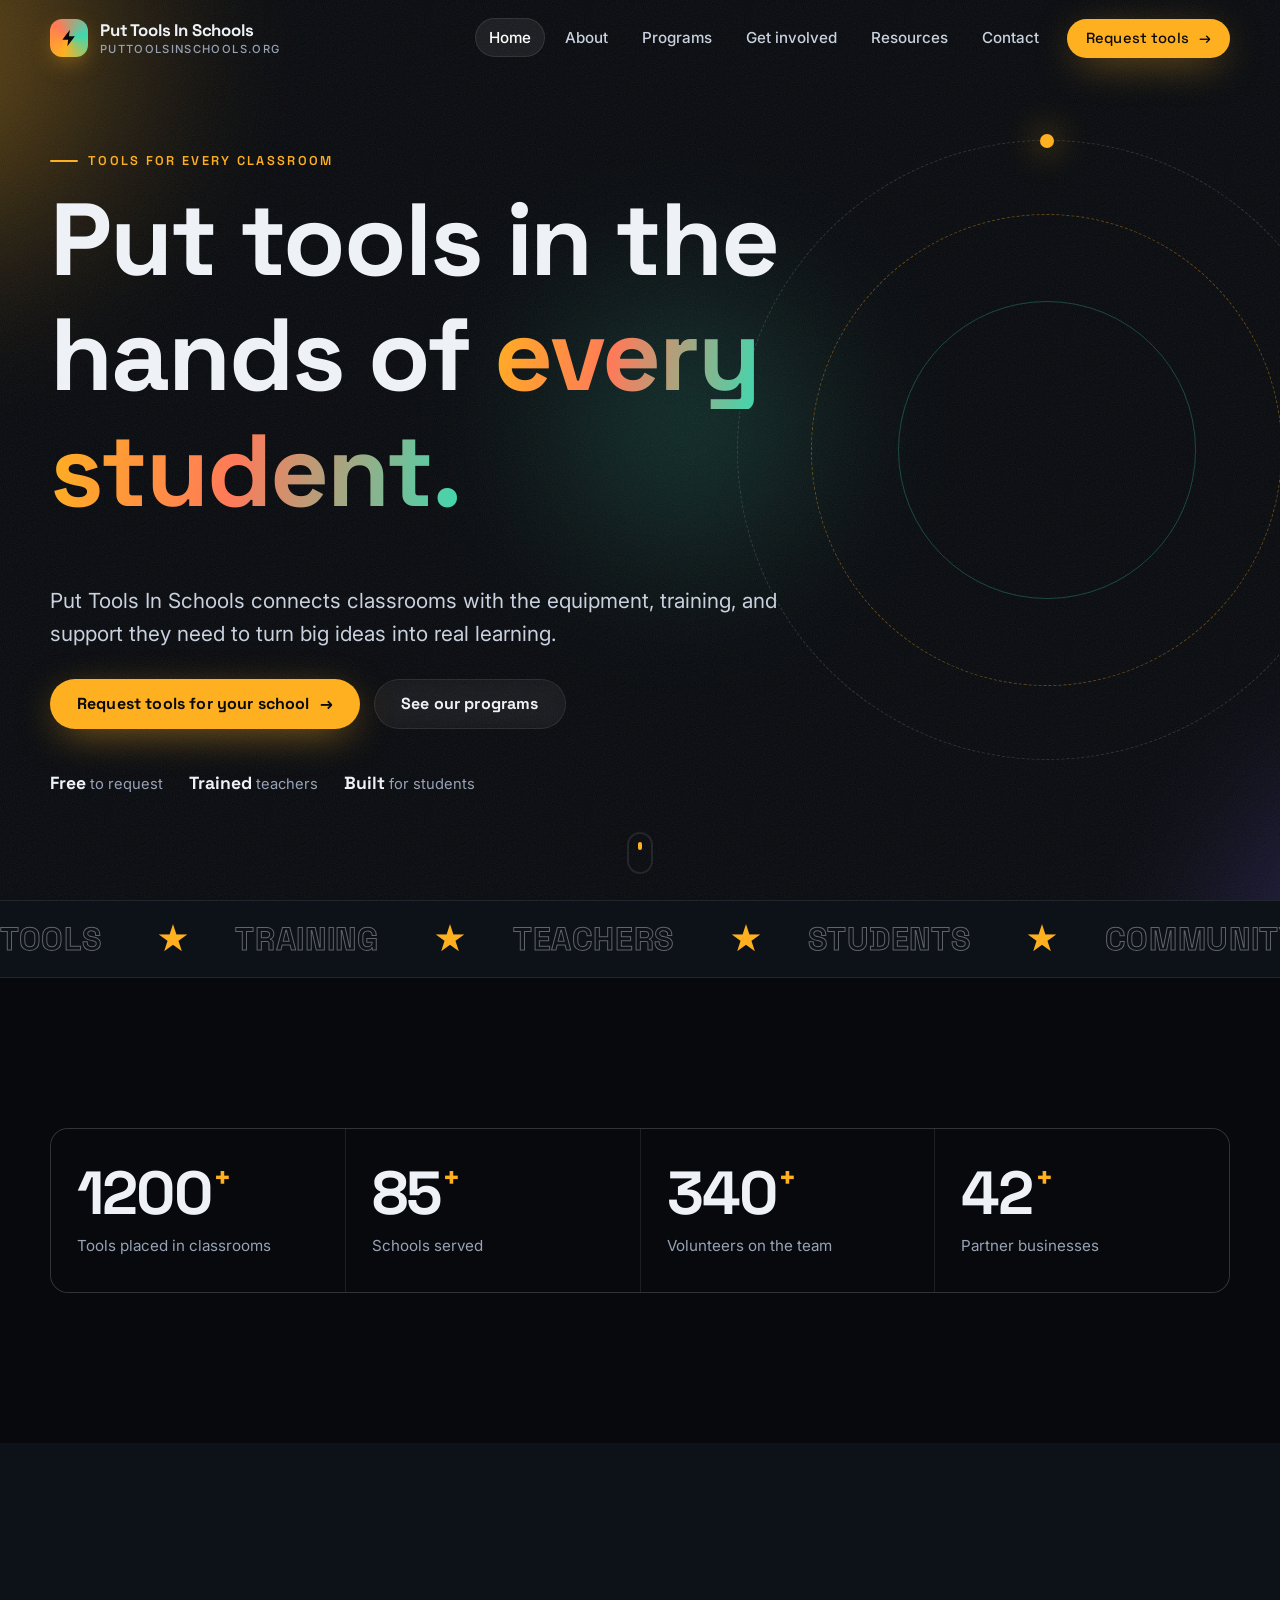
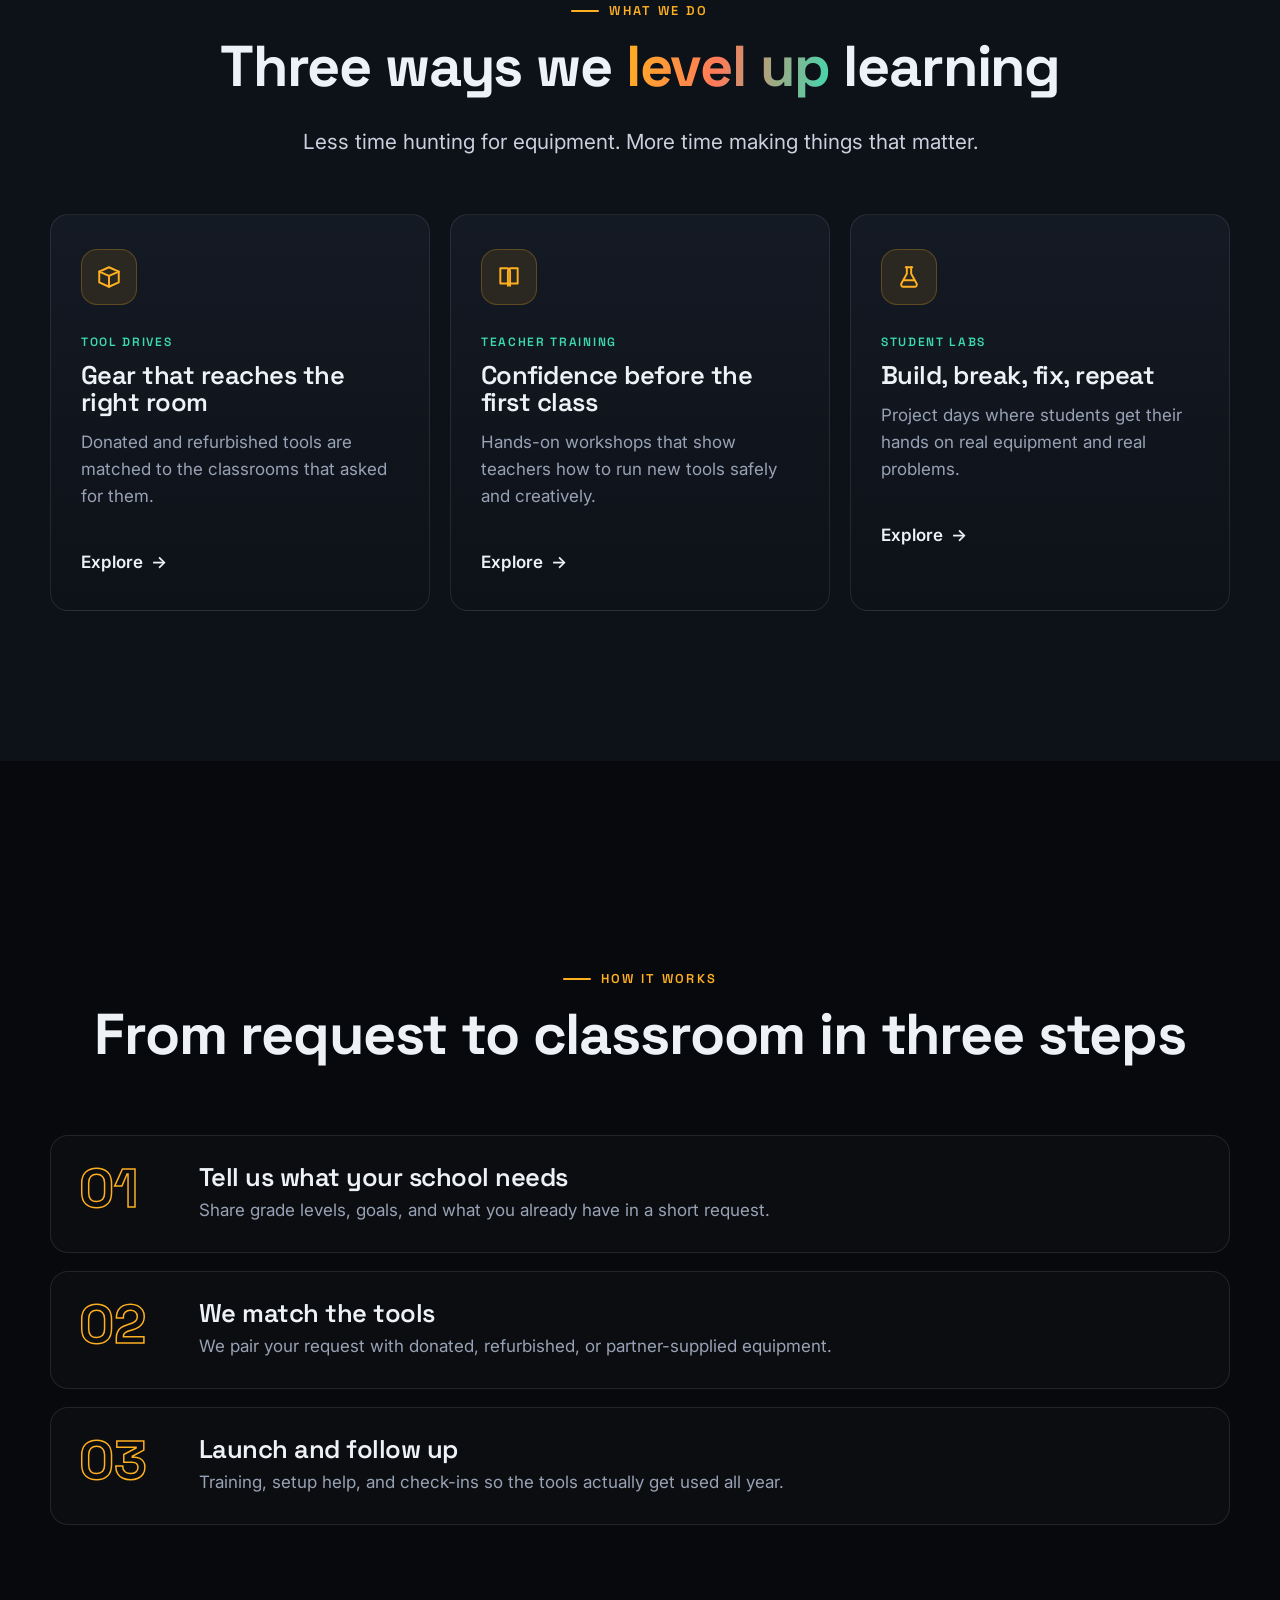
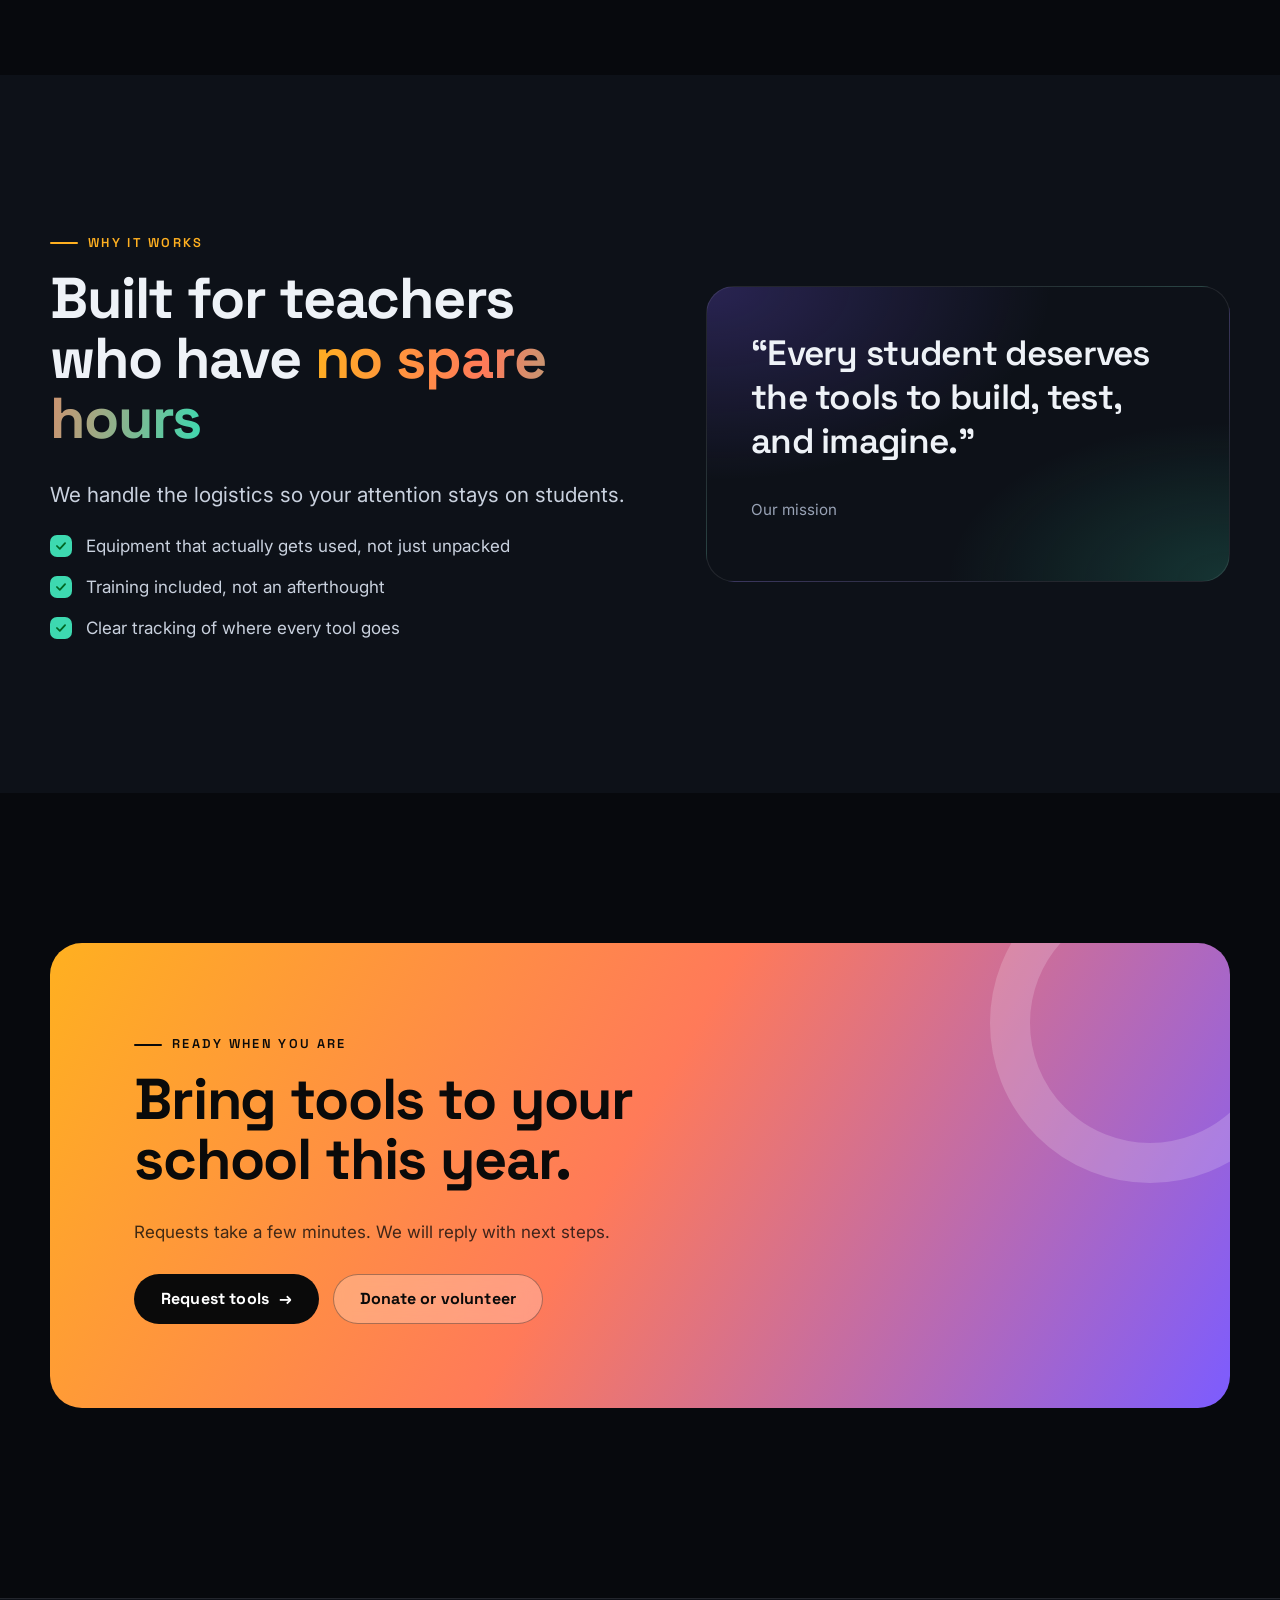
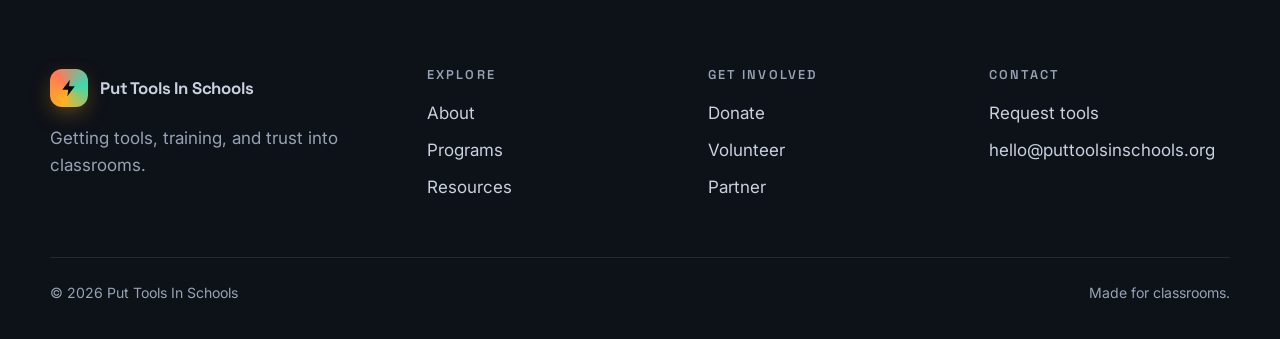
==== index.html @ 49e2674d "Add files via upload" ====
<!doctype html>
<html lang="en">
<head>
  <meta charset="utf-8">
  <meta name="viewport" content="width=device-width, initial-scale=1">
  <script>document.documentElement.classList.add("js");</script>
  <title>Put Tools In Schools | Tools for every classroom</title>
  <meta name="description" content="Put Tools In Schools gets equipment, training, and support into classrooms so every student can build, test, and imagine.">
  <meta name="theme-color" content="#07090d">
  <link rel="icon" href="data:image/svg+xml,%3Csvg xmlns='http://www.w3.org/2000/svg' viewBox='0 0 32 32'%3E%3Crect width='32' height='32' rx='9' fill='%23ffb020'/%3E%3Cpath d='M17 5 8 18h7l-1 9 9-13h-7z' fill='%2307090d'/%3E%3C/svg%3E">
  <link rel="preconnect" href="https://fonts.googleapis.com">
  <link rel="preconnect" href="https://fonts.gstatic.com" crossorigin>
  <link href="https://fonts.googleapis.com/css2?family=Inter:wght@400;500;600&family=Space+Grotesk:wght@500;600;700&display=swap" rel="stylesheet">
  <link rel="stylesheet" href="styles.css">
  <script src="main.js" defer></script>
</head>
<body>
  <a class="skip" href="#main">Skip to content</a>

  <header class="nav">
    <div class="wrap nav-inner">
      <a class="brand" href="index.html" aria-label="Put Tools In Schools home">
        <span class="brand-mark" aria-hidden="true"><svg viewBox="0 0 24 24" fill="#07090d"><path d="M13 2 4 14h7l-1 8 9-12h-7l1-8z"/></svg></span>
        <span>Put Tools In Schools<small>puttoolsinschools.org</small></span>
      </a>
      <button class="menu-toggle" type="button" aria-expanded="false" aria-controls="primary-nav" aria-label="Open menu"><span></span></button>
      <nav aria-label="Primary">
        <ul class="nav-links" id="primary-nav">
          <li><a href="index.html" aria-current="page">Home</a></li>
          <li><a href="about.html">About</a></li>
          <li><a href="programs.html">Programs</a></li>
          <li><a href="get-involved.html">Get involved</a></li>
          <li><a href="resources.html">Resources</a></li>
          <li><a href="contact.html">Contact</a></li>
          <li class="nav-cta"><a class="btn btn-primary" href="contact.html">Request tools <span class="arrow" aria-hidden="true">&rarr;</span></a></li>
        </ul>
      </nav>
    </div>
  </header>

  <main id="main">
    <section class="hero">
      <div class="hero-bg" aria-hidden="true"><span class="blob b1"></span><span class="blob b2"></span><span class="blob b3"></span></div>
      <div class="grain" aria-hidden="true"></div>
      <div class="orbit" aria-hidden="true"><i><span class="dot"></span></i><i></i><i></i></div>
      <div class="wrap">
        <p class="eyebrow">Tools for every classroom</p>
        <h1>
          <span class="split-word"><span style="--i:0">Put</span></span>
          <span class="split-word"><span style="--i:1">tools</span></span>
          <span class="split-word"><span style="--i:2">in</span></span>
          <span class="split-word"><span style="--i:3">the</span></span>
          <span class="split-word"><span style="--i:4">hands</span></span>
          <span class="split-word"><span style="--i:5">of</span></span>
          <span class="split-word"><span style="--i:6" class="grad-text">every</span></span>
          <span class="split-word"><span style="--i:7" class="grad-text">student.</span></span>
        </h1>
        <p class="lead reveal" style="--d:500ms">Put Tools In Schools connects classrooms with the equipment, training, and support they need to turn big ideas into real learning.</p>
        <div class="btn-row reveal" style="--d:650ms">
          <a class="btn btn-primary" href="contact.html">Request tools for your school <span class="arrow" aria-hidden="true">&rarr;</span></a>
          <a class="btn btn-ghost" href="programs.html">See our programs</a>
        </div>
        <div class="hero-meta reveal" style="--d:800ms">
          <span><strong>Free</strong> to request</span>
          <span><strong>Trained</strong> teachers</span>
          <span><strong>Built</strong> for students</span>
        </div>
      </div>
      <span class="scroll-cue" aria-hidden="true"></span>
    </section>

    <div class="marquee" aria-hidden="true">
      <div class="marquee-track">
        <span>Tools <i>&#9733;</i></span><span>Training <i>&#9733;</i></span><span>Teachers <i>&#9733;</i></span><span>Students <i>&#9733;</i></span><span>Community <i>&#9733;</i></span><span>Build it <i>&#9733;</i></span>
        <span>Tools <i>&#9733;</i></span><span>Training <i>&#9733;</i></span><span>Teachers <i>&#9733;</i></span><span>Students <i>&#9733;</i></span><span>Community <i>&#9733;</i></span><span>Build it <i>&#9733;</i></span>
      </div>
    </div>

    <section class="section">
      <div class="wrap">
        <div class="stats reveal">
          <!-- PLACEHOLDER NUMBERS: replace with real figures before launch -->
          <div class="stat"><div class="num"><span data-count="1200">1200</span><sup>+</sup></div><p>Tools placed in classrooms</p></div>
          <div class="stat"><div class="num"><span data-count="85">85</span><sup>+</sup></div><p>Schools served</p></div>
          <div class="stat"><div class="num"><span data-count="340">340</span><sup>+</sup></div><p>Volunteers on the team</p></div>
          <div class="stat"><div class="num"><span data-count="42">42</span><sup>+</sup></div><p>Partner businesses</p></div>
        </div>
      </div>
    </section>

    <section class="section muted-bg">
      <div class="wrap">
        <div class="center reveal">
          <p class="eyebrow">What we do</p>
          <h2>Three ways we <span class="grad-text">level up</span> learning</h2>
          <p class="lead">Less time hunting for equipment. More time making things that matter.</p>
        </div>
        <div class="grid-3" style="margin-top:56px">
          <article class="card reveal">
            <div class="icon"><svg viewBox="0 0 24 24" fill="none" stroke="currentColor" stroke-width="1.8" stroke-linecap="round" stroke-linejoin="round" aria-hidden="true"><path d="M3 7l9-4 9 4-9 4-9-4z"/><path d="M3 7v10l9 4 9-4V7"/><path d="M12 11v10"/></svg></div>
            <span class="tag">Tool drives</span>
            <h3>Gear that reaches the right room</h3>
            <p>Donated and refurbished tools are matched to the classrooms that asked for them.</p>
            <a class="more" href="programs.html">Explore <span aria-hidden="true">&rarr;</span></a>
          </article>
          <article class="card reveal" style="--d:120ms">
            <div class="icon"><svg viewBox="0 0 24 24" fill="none" stroke="currentColor" stroke-width="1.8" stroke-linecap="round" stroke-linejoin="round" aria-hidden="true"><path d="M4 4h6a3 3 0 0 1 3 3v13a2 2 0 0 0-2-2H4z"/><path d="M20 4h-6a3 3 0 0 0-3 3v13a2 2 0 0 1 2-2h7z"/></svg></div>
            <span class="tag">Teacher training</span>
            <h3>Confidence before the first class</h3>
            <p>Hands-on workshops that show teachers how to run new tools safely and creatively.</p>
            <a class="more" href="programs.html">Explore <span aria-hidden="true">&rarr;</span></a>
          </article>
          <article class="card reveal" style="--d:240ms">
            <div class="icon"><svg viewBox="0 0 24 24" fill="none" stroke="currentColor" stroke-width="1.8" stroke-linecap="round" stroke-linejoin="round" aria-hidden="true"><path d="M9 3h6"/><path d="M10 3v6l-5 9a2 2 0 0 0 1.8 3h10.4A2 2 0 0 0 19 18l-5-9V3"/><path d="M7.5 15h9"/></svg></div>
            <span class="tag">Student labs</span>
            <h3>Build, break, fix, repeat</h3>
            <p>Project days where students get their hands on real equipment and real problems.</p>
            <a class="more" href="programs.html">Explore <span aria-hidden="true">&rarr;</span></a>
          </article>
        </div>
      </div>
    </section>

    <section class="section">
      <div class="wrap">
        <div class="steps">
          <div class="center reveal" style="margin-bottom:24px">
            <p class="eyebrow">How it works</p>
            <h2>From request to classroom in three steps</h2>
          </div>
          <div class="step reveal"><div class="n">01</div><div><h3>Tell us what your school needs</h3><p>Share grade levels, goals, and what you already have in a short request.</p></div></div>
          <div class="step reveal"><div class="n">02</div><div><h3>We match the tools</h3><p>We pair your request with donated, refurbished, or partner-supplied equipment.</p></div></div>
          <div class="step reveal"><div class="n">03</div><div><h3>Launch and follow up</h3><p>Training, setup help, and check-ins so the tools actually get used all year.</p></div></div>
        </div>
      </div>
    </section>

    <section class="section muted-bg">
      <div class="wrap split">
        <div class="reveal">
          <p class="eyebrow">Why it works</p>
          <h2>Built for teachers who have <span class="grad-text">no spare hours</span></h2>
          <p class="lead">We handle the logistics so your attention stays on students.</p>
          <ul class="checklist">
            <li>Equipment that actually gets used, not just unpacked</li>
            <li>Training included, not an afterthought</li>
            <li>Clear tracking of where every tool goes</li>
          </ul>
        </div>
        <div class="panel reveal" style="--d:150ms">
          <p class="quote">&ldquo;Every student deserves the tools to build, test, and imagine.&rdquo;</p>
          <p class="quote-by">Our mission</p>
        </div>
      </div>
    </section>

    <section class="section">
      <div class="wrap">
        <div class="cta-band reveal">
          <p class="eyebrow" style="color:#0a0a0a">Ready when you are</p>
          <h2>Bring tools to your school this year.</h2>
          <p>Requests take a few minutes. We will reply with next steps.</p>
          <div class="btn-row">
            <a class="btn btn-primary" href="contact.html">Request tools <span class="arrow" aria-hidden="true">&rarr;</span></a>
            <a class="btn btn-ghost" href="get-involved.html">Donate or volunteer</a>
          </div>
        </div>
      </div>
    </section>
  </main>

  <footer class="footer">
    <div class="wrap">
      <div class="footer-grid">
        <div>
          <a class="brand" href="index.html"><span class="brand-mark" aria-hidden="true"><svg viewBox="0 0 24 24" fill="#07090d"><path d="M13 2 4 14h7l-1 8 9-12h-7l1-8z"/></svg></span><span>Put Tools In Schools</span></a>
          <p style="margin-top:18px;max-width:34ch">Getting tools, training, and trust into classrooms.</p>
        </div>
        <div>
          <h4>Explore</h4>
          <ul><li><a href="about.html">About</a></li><li><a href="programs.html">Programs</a></li><li><a href="resources.html">Resources</a></li></ul>
        </div>
        <div>
          <h4>Get involved</h4>
          <ul><li><a href="get-involved.html">Donate</a></li><li><a href="get-involved.html#volunteer">Volunteer</a></li><li><a href="get-involved.html#partner">Partner</a></li></ul>
        </div>
        <div>
          <h4>Contact</h4>
          <ul><li><a href="contact.html">Request tools</a></li><li><a href="mailto:hello@puttoolsinschools.org">hello@puttoolsinschools.org</a></li></ul>
        </div>
      </div>
      <div class="footer-bottom">
        <span>&copy; <span id="year">2026</span> Put Tools In Schools</span>
        <span>Made for classrooms.</span>
      </div>
    </div>
  </footer>
</body>
</html>
---- styles.css ----
/* =========================================================
   Put Tools In Schools — shared styles
   Bold, cinematic, dark. Swap the tokens in :root to rebrand.
   ========================================================= */

:root {
  --bg: #07090d;
  --bg-2: #0d1118;
  --bg-3: #141a24;
  --ink: #eef2f7;
  --muted: #98a2b5;
  --accent: #ffb020;
  --accent-2: #3dd9b0;
  --accent-3: #7c5cff;
  --line: rgba(255, 255, 255, 0.09);
  --radius: 18px;
  --maxw: 1180px;
  --gutter: 16px;
  --ease: cubic-bezier(0.2, 0.7, 0.2, 1);
  --display: "Space Grotesk", "Helvetica Neue", Arial, sans-serif;
  --body: "Inter", "Helvetica Neue", Arial, sans-serif;
}

*,
*::before,
*::after { box-sizing: border-box; }

html { scroll-behavior: smooth; -webkit-text-size-adjust: 100%; }

body {
  margin: 0;
  background: var(--bg);
  color: var(--ink);
  font-family: var(--body);
  font-size: 1.0625rem;
  line-height: 1.6;
  -webkit-font-smoothing: antialiased;
  overflow-x: hidden;
}

img, svg, video { max-width: 100%; display: block; }
a { color: inherit; }
h1, h2, h3, h4 { font-family: var(--display); line-height: 1.05; margin: 0 0 0.5em; letter-spacing: -0.02em; }
h1 { font-size: clamp(2.6rem, 8vw, 6.4rem); font-weight: 700; }
h2 { font-size: clamp(2rem, 5vw, 3.6rem); font-weight: 700; }
h3 { font-size: clamp(1.25rem, 2.4vw, 1.6rem); font-weight: 600; }
p { margin: 0 0 1em; color: var(--muted); }
p.lead { font-size: clamp(1.1rem, 2vw, 1.3rem); color: #c9d1de; max-width: 60ch; }

.wrap { width: min(var(--maxw), 100% - var(--gutter) * 2); margin-inline: auto; }
.section { padding: clamp(72px, 12vw, 150px) 0; position: relative; }
.eyebrow {
  display: inline-flex; align-items: center; gap: 10px;
  font: 600 0.8rem/1 var(--display); text-transform: uppercase; letter-spacing: 0.18em;
  color: var(--accent); margin-bottom: 18px;
}
.eyebrow::before { content: ""; width: 28px; height: 2px; background: currentColor; border-radius: 2px; }
.center { text-align: center; }
.center .eyebrow { justify-content: center; }
.center p.lead { margin-inline: auto; }
.grad-text {
  background: linear-gradient(100deg, var(--accent) 0%, #ff7a59 45%, var(--accent-2) 100%);
  -webkit-background-clip: text; background-clip: text; color: transparent;
}
.muted-bg { background: var(--bg-2); }

/* ---------- Skip link ---------- */
.skip {
  position: absolute; left: 12px; top: -48px; z-index: 100;
  background: var(--accent); color: #000; padding: 10px 14px; border-radius: 10px; font-weight: 700; text-decoration: none;
}
.skip:focus { top: 12px; }

/* ---------- Buttons ---------- */
.btn {
  --pad: 16px 26px;
  display: inline-flex; align-items: center; justify-content: center; gap: 10px;
  padding: var(--pad); border-radius: 999px; border: 1px solid transparent;
  font: 700 1rem/1 var(--display); letter-spacing: 0.01em; text-decoration: none; cursor: pointer;
  transition: transform .35s var(--ease), box-shadow .35s var(--ease), background .35s, color .35s, border-color .35s;
  will-change: transform;
}
.btn-primary { background: var(--accent); color: #0a0a0a; box-shadow: 0 10px 40px -10px rgba(255, 176, 32, 0.6); }
.btn-primary:hover { box-shadow: 0 18px 60px -12px rgba(255, 176, 32, 0.85); }
.btn-ghost { border-color: var(--line); color: var(--ink); background: rgba(255, 255, 255, 0.03); backdrop-filter: blur(8px); }
.btn-ghost:hover { border-color: var(--accent); color: var(--accent); }
.btn .arrow { transition: transform .35s var(--ease); }
.btn:hover .arrow { transform: translateX(5px); }
.btn:focus-visible, a:focus-visible, button:focus-visible, input:focus-visible, select:focus-visible, textarea:focus-visible {
  outline: 3px solid var(--accent-2); outline-offset: 3px;
}
.btn-row { display: flex; flex-wrap: wrap; gap: 14px; margin-top: 28px; }

/* ---------- Nav ---------- */
.nav {
  position: fixed; inset: 0 0 auto 0; z-index: 50;
  transition: background .4s, backdrop-filter .4s, border-color .4s;
  border-bottom: 1px solid transparent;
}
.nav.scrolled { background: rgba(7, 9, 13, 0.72); backdrop-filter: blur(16px) saturate(140%); border-color: var(--line); }
.nav-inner { display: flex; align-items: center; justify-content: space-between; height: 76px; }
.brand { display: flex; align-items: center; gap: 12px; text-decoration: none; font: 700 1.05rem/1.1 var(--display); letter-spacing: -0.01em; }
.brand-mark {
  width: 38px; height: 38px; border-radius: 12px; display: grid; place-items: center;
  background: conic-gradient(from 200deg, var(--accent), #ff7a59, var(--accent-2), var(--accent));
  box-shadow: 0 8px 24px -8px rgba(255, 176, 32, 0.7);
}
.brand-mark svg { width: 20px; height: 20px; }
.brand small { display: block; font: 500 0.7rem/1 var(--body); color: var(--muted); letter-spacing: 0.12em; text-transform: uppercase; margin-top: 4px; }
.nav-links { display: flex; align-items: center; gap: 6px; list-style: none; margin: 0; padding: 0; }
.nav-links a {
  text-decoration: none; padding: 10px 14px; border-radius: 999px; color: #c9d1de; font-weight: 500; font-size: 0.95rem;
  transition: color .25s, background .25s;
}
.nav-links a:hover, .nav-links a[aria-current="page"] { color: #fff; background: rgba(255, 255, 255, 0.07); }
.nav-links a[aria-current="page"] { box-shadow: inset 0 0 0 1px var(--line); }
.nav-cta { margin-left: 8px; }
.nav-links .nav-cta a.btn-primary, .nav-links .nav-cta a.btn-primary:hover { background: var(--accent); color: #0a0a0a; }
.nav-cta .btn { padding: 11px 18px; font-size: 0.92rem; }
.menu-toggle {
  display: none; width: 46px; height: 46px; border-radius: 14px; border: 1px solid var(--line);
  background: rgba(255, 255, 255, 0.03); cursor: pointer; color: var(--ink); align-items: center; justify-content: center;
}
.menu-toggle span, .menu-toggle span::before, .menu-toggle span::after {
  display: block; width: 18px; height: 2px; background: currentColor; border-radius: 2px; position: relative; transition: transform .35s var(--ease), background .3s;
}
.menu-toggle span::before, .menu-toggle span::after { content: ""; position: absolute; left: 0; }
.menu-toggle span::before { top: -6px; }
.menu-toggle span::after { top: 6px; }
.menu-toggle[aria-expanded="true"] span { background: transparent; }
.menu-toggle[aria-expanded="true"] span::before { transform: translateY(6px) rotate(45deg); }
.menu-toggle[aria-expanded="true"] span::after { transform: translateY(-6px) rotate(-45deg); }

@media (max-width: 920px) {
  .menu-toggle { display: inline-flex; }
  .nav-links {
    position: fixed; inset: 76px 12px auto 12px; flex-direction: column; align-items: stretch; gap: 4px;
    background: rgba(13, 17, 24, 0.97); border: 1px solid var(--line); border-radius: 22px; padding: 14px;
    backdrop-filter: blur(18px);
    opacity: 0; transform: translateY(-12px) scale(.98); pointer-events: none;
    transition: opacity .35s var(--ease), transform .35s var(--ease);
    max-height: calc(100vh - 100px); overflow: auto;
  }
  .nav-links.open { opacity: 1; transform: none; pointer-events: auto; }
  .nav-links a { padding: 14px 16px; font-size: 1.05rem; }
  .nav-cta { margin: 6px 0 0; }
  .nav-cta .btn { width: 100%; }
}

/* ---------- Hero ---------- */
.hero {
  min-height: 100svh; display: grid; align-items: center; position: relative; overflow: hidden;
  padding: 130px 0 90px;
  isolation: isolate;
}
.hero-bg { position: absolute; inset: -20%; z-index: -2; pointer-events: none; }
.hero-bg .blob {
  position: absolute; width: 55vmax; height: 55vmax; border-radius: 50%; filter: blur(70px); opacity: .45;
  animation: drift 18s var(--ease) infinite alternate;
}
.blob.b1 { background: radial-gradient(circle, var(--accent), transparent 60%); top: -10%; left: -10%; }
.blob.b2 { background: radial-gradient(circle, var(--accent-3), transparent 60%); bottom: -20%; right: -15%; animation-duration: 24s; }
.blob.b3 { background: radial-gradient(circle, var(--accent-2), transparent 60%); top: 30%; left: 40%; width: 35vmax; height: 35vmax; opacity: .25; animation-duration: 30s; }
@keyframes drift {
  from { transform: translate3d(0, 0, 0) scale(1); }
  to   { transform: translate3d(6vw, -4vh, 0) scale(1.12); }
}
.grain {
  position: absolute; inset: 0; z-index: -1; pointer-events: none; opacity: .09; mix-blend-mode: overlay;
  background-image: url("data:image/svg+xml;utf8,<svg xmlns='http://www.w3.org/2000/svg' width='160' height='160'><filter id='n'><feTurbulence type='fractalNoise' baseFrequency='.9' numOctaves='2' stitchTiles='stitch'/></filter><rect width='100%' height='100%' filter='url(%23n)'/></svg>");
}
.hero h1 { max-width: 13ch; }
.hero .lead { margin-top: 22px; }
.hero-meta { margin-top: 40px; display: flex; flex-wrap: wrap; gap: 26px; color: var(--muted); font-size: .92rem; }
.hero-meta strong { color: var(--ink); font-family: var(--display); font-size: 1.1rem; }
.scroll-cue {
  position: absolute; bottom: 26px; left: 50%; transform: translateX(-50%); width: 26px; height: 42px; border: 2px solid var(--line); border-radius: 16px;
}
.scroll-cue::after {
  content: ""; position: absolute; left: 50%; top: 8px; width: 4px; height: 8px; margin-left: -2px; border-radius: 4px; background: var(--accent);
  animation: cue 1.8s var(--ease) infinite;
}
@keyframes cue { 0% { transform: translateY(0); opacity: 1; } 100% { transform: translateY(14px); opacity: 0; } }

/* Split-word reveal used by the hero headline */
.split-word { display: inline-block; overflow: hidden; vertical-align: top; padding-bottom: .08em; }
.split-word > span { display: inline-block; transition: transform 1s var(--ease); transition-delay: calc(var(--i, 0) * 60ms); }
.js .split-word > span { transform: translateY(110%); }
.is-ready .split-word > span, .split-word.in > span { transform: none; }

/* ---------- Marquee ---------- */
.marquee { border-block: 1px solid var(--line); background: var(--bg-2); overflow: hidden; padding: 22px 0; }
.marquee-track { display: flex; gap: 48px; width: max-content; animation: marquee 36s linear infinite; }
.marquee-track span {
  font: 700 clamp(1.3rem, 3vw, 2rem)/1 var(--display); color: transparent; -webkit-text-stroke: 1px rgba(255, 255, 255, 0.35); white-space: nowrap; text-transform: uppercase; letter-spacing: 0.02em;
}
.marquee-track span i { font-style: normal; color: var(--accent); -webkit-text-stroke: 0; margin-left: 48px; }
@keyframes marquee { to { transform: translateX(-50%); } }

/* ---------- Stats ---------- */
.stats { display: grid; grid-template-columns: repeat(4, 1fr); gap: 1px; background: var(--line); border: 1px solid var(--line); border-radius: var(--radius); overflow: hidden; }
.stat { background: var(--bg); padding: 34px 26px; }
.stat .num { font: 700 clamp(2.4rem, 5vw, 3.8rem)/1 var(--display); letter-spacing: -0.03em; }
.stat .num sup { font-size: .5em; color: var(--accent); vertical-align: top; margin-left: 2px; }
.stat p { margin: 10px 0 0; font-size: .95rem; }

/* ---------- Cards ---------- */
.grid-3 { display: grid; grid-template-columns: repeat(3, 1fr); gap: 20px; }
.grid-2 { display: grid; grid-template-columns: repeat(2, 1fr); gap: 20px; }
.card {
  position: relative; border-radius: var(--radius); padding: 34px 30px; background: linear-gradient(180deg, var(--bg-3), var(--bg-2));
  border: 1px solid var(--line); overflow: hidden; transition: transform .5s var(--ease), border-color .4s;
  transform-style: preserve-3d;
}
.card::before {
  content: ""; position: absolute; inset: 0; opacity: 0; transition: opacity .5s;
  background: radial-gradient(420px circle at var(--mx, 50%) var(--my, 0%), rgba(255, 176, 32, 0.16), transparent 45%);
  pointer-events: none;
}
.card:hover { border-color: rgba(255, 176, 32, 0.35); }
.card:hover::before { opacity: 1; }
.card .icon {
  width: 56px; height: 56px; border-radius: 16px; display: grid; place-items: center; margin-bottom: 22px;
  background: rgba(255, 176, 32, 0.1); color: var(--accent); border: 1px solid rgba(255, 176, 32, 0.25);
}
.card .icon svg { width: 26px; height: 26px; }
.card .tag { font: 600 .75rem/1 var(--display); text-transform: uppercase; letter-spacing: .14em; color: var(--accent-2); margin-bottom: 14px; display: inline-block; }
.card ul { padding-left: 18px; margin: 14px 0 0; color: var(--muted); }
.card li { margin-bottom: 6px; }
.card .more { display: inline-flex; gap: 8px; margin-top: 22px; font-weight: 600; text-decoration: none; color: var(--ink); }
.card .more span { transition: transform .3s var(--ease); }
.card:hover .more span { transform: translateX(5px); }

/* ---------- Steps ---------- */
.steps { counter-reset: step; display: grid; gap: 18px; margin-top: 50px; }
.step {
  display: grid; grid-template-columns: 96px 1fr; gap: 24px; align-items: start;
  padding: 28px; border-radius: var(--radius); border: 1px solid var(--line); background: rgba(255, 255, 255, .02);
}
.step .n { font: 700 3.4rem/.9 var(--display); color: transparent; -webkit-text-stroke: 1.5px var(--accent); }
.step h3 { margin-bottom: 6px; }
.step p { margin: 0; }

/* ---------- Split feature ---------- */
.split { display: grid; grid-template-columns: 1.05fr .95fr; gap: clamp(32px, 6vw, 80px); align-items: center; }
.panel {
  border-radius: 28px; border: 1px solid var(--line); padding: clamp(26px, 4vw, 44px);
  background: radial-gradient(120% 120% at 0% 0%, rgba(124, 92, 255, .25), transparent 55%), radial-gradient(90% 90% at 100% 100%, rgba(61, 217, 176, .18), transparent 60%), var(--bg-2);
}
.checklist { list-style: none; padding: 0; margin: 22px 0 0; display: grid; gap: 14px; }
.checklist li { display: flex; gap: 14px; align-items: flex-start; color: #c9d1de; }
.checklist li::before {
  content: ""; flex: 0 0 22px; height: 22px; margin-top: 2px; border-radius: 7px;
  background: var(--accent-2) url("data:image/svg+xml;utf8,<svg xmlns='http://www.w3.org/2000/svg' viewBox='0 0 24 24' fill='none' stroke='%23062' stroke-width='3' stroke-linecap='round' stroke-linejoin='round'><path d='M5 12l5 5 9-10'/></svg>") center/14px no-repeat;
}

/* ---------- CTA band ---------- */
.cta-band {
  position: relative; overflow: hidden; border-radius: 32px; padding: clamp(40px, 7vw, 84px);
  background: linear-gradient(120deg, #ffb020 0%, #ff7a59 48%, #7c5cff 100%); color: #0a0a0a; text-align: left;
}
.cta-band h2 { color: #0a0a0a; max-width: 16ch; }
.cta-band p { color: rgba(10, 10, 10, .78); max-width: 52ch; }
.cta-band .btn-ghost { border-color: rgba(10, 10, 10, .35); color: #0a0a0a; background: rgba(255, 255, 255, .25); }
.cta-band .btn-ghost:hover { border-color: #0a0a0a; color: #0a0a0a; }
.cta-band .btn-primary { background: #0a0a0a; color: #fff; box-shadow: none; }
.cta-band::after {
  content: ""; position: absolute; right: -80px; top: -80px; width: 320px; height: 320px; border-radius: 50%;
  border: 40px solid rgba(255, 255, 255, .18);
}

/* ---------- Page hero (inner pages) ---------- */
.page-hero { padding: 170px 0 70px; position: relative; overflow: hidden; isolation: isolate; }
.page-hero h1 { font-size: clamp(2.6rem, 7vw, 5.2rem); max-width: 16ch; }
.page-hero .blob { opacity: .35; }
.crumbs { font-size: .9rem; color: var(--muted); margin-bottom: 18px; }
.crumbs a { text-decoration: none; color: var(--muted); }
.crumbs a:hover { color: var(--accent); }

/* ---------- Forms ---------- */
.form { display: grid; gap: 18px; }
.form-row { display: grid; grid-template-columns: 1fr 1fr; gap: 18px; }
.field { display: grid; gap: 8px; }
.field label { font-weight: 600; font-size: .95rem; color: #dbe2ee; }
.field input, .field select, .field textarea {
  width: 100%; font: 500 1rem/1.4 var(--body); color: var(--ink); background: rgba(255, 255, 255, .03);
  border: 1px solid var(--line); border-radius: 14px; padding: 15px 16px; transition: border-color .25s, background .25s;
}
.field textarea { min-height: 140px; resize: vertical; }
.field select option { background: var(--bg-2); }
.field input:focus, .field select:focus, .field textarea:focus { border-color: var(--accent); background: rgba(255, 255, 255, .05); outline: none; }
.field .hint { font-size: .85rem; color: var(--muted); }
.field .err { font-size: .85rem; color: #ff8a7a; display: none; }
.field.invalid input, .field.invalid select, .field.invalid textarea { border-color: #ff8a7a; }
.field.invalid .err { display: block; }
.check { display: flex; gap: 12px; align-items: flex-start; color: var(--muted); font-size: .95rem; }
.check input { margin-top: 5px; accent-color: var(--accent); width: 18px; height: 18px; flex: 0 0 18px; }
.check .err { display: none; color: #ff8a7a; margin-left: 6px; }
.check.invalid .err { display: inline; }
.check.invalid { color: #ffb4a8; }
.form-status { display: none; padding: 16px 18px; border-radius: 14px; font-weight: 600; }
.form-status.show { display: block; }
.form-status.ok { background: rgba(61, 217, 176, .12); color: var(--accent-2); border: 1px solid rgba(61, 217, 176, .35); }
.form-status.warn { background: rgba(255, 176, 32, .1); color: var(--accent); border: 1px solid rgba(255, 176, 32, .35); }

/* ---------- Donate tiers ---------- */
.tiers { display: grid; grid-template-columns: repeat(3, 1fr); gap: 20px; }
.tier { border-radius: 24px; padding: 34px 30px; border: 1px solid var(--line); background: var(--bg-2); position: relative; }
.tier.featured { border-color: rgba(255, 176, 32, .55); background: linear-gradient(180deg, rgba(255, 176, 32, .12), var(--bg-2)); transform: translateY(-10px); }
.tier .price { font: 700 2.6rem/1 var(--display); margin: 14px 0 6px; }
.tier .price small { font-size: 1rem; color: var(--muted); font-weight: 500; }
.badge {
  position: absolute; top: -12px; right: 22px; font: 700 .72rem/1 var(--display); text-transform: uppercase; letter-spacing: .12em;
  background: var(--accent); color: #0a0a0a; padding: 8px 12px; border-radius: 999px;
}

/* ---------- Timeline / quotes ---------- */
.quote { font: 600 clamp(1.4rem, 3vw, 2.2rem)/1.25 var(--display); letter-spacing: -0.02em; color: var(--ink); }
.quote-by { margin-top: 18px; color: var(--muted); font-size: .95rem; }

/* ---------- Resources list ---------- */
.res-list { display: grid; gap: 14px; }
.res {
  display: grid; grid-template-columns: auto 1fr auto; gap: 20px; align-items: center; text-decoration: none;
  padding: 22px 24px; border-radius: 18px; border: 1px solid var(--line); background: var(--bg-2); transition: transform .35s var(--ease), border-color .3s;
}
.res:hover { transform: translateX(6px); border-color: rgba(61, 217, 176, .45); }
.res .kind { font: 700 .72rem/1 var(--display); text-transform: uppercase; letter-spacing: .12em; padding: 9px 11px; border-radius: 10px; background: rgba(61, 217, 176, .12); color: var(--accent-2); }
.res h3 { font-size: 1.15rem; margin: 0 0 4px; }
.res p { margin: 0; font-size: .95rem; }
.res .go { color: var(--muted); font-size: 1.4rem; }

/* ---------- FAQ ---------- */
details.faq { border-bottom: 1px solid var(--line); padding: 22px 0; }
details.faq summary { cursor: pointer; list-style: none; font: 600 1.15rem/1.3 var(--display); display: flex; justify-content: space-between; gap: 20px; align-items: center; }
details.faq summary::-webkit-details-marker { display: none; }
details.faq summary::after { content: "+"; font-size: 1.6rem; color: var(--accent); transition: transform .3s var(--ease); }
details.faq[open] summary::after { transform: rotate(45deg); }
details.faq p { margin: 14px 0 0; max-width: 70ch; }

/* ---------- Footer ---------- */
.footer { border-top: 1px solid var(--line); background: var(--bg-2); padding: 70px 0 34px; margin-top: 40px; }
.footer-grid { display: grid; grid-template-columns: 1.4fr 1fr 1fr 1fr; gap: 40px; }
.footer h4 { font: 600 .8rem/1 var(--display); text-transform: uppercase; letter-spacing: .16em; color: var(--muted); margin-bottom: 18px; }
.footer ul { list-style: none; padding: 0; margin: 0; display: grid; gap: 10px; }
.footer a { color: #c9d1de; text-decoration: none; }
.footer a:hover { color: var(--accent); }
.footer-bottom { margin-top: 56px; padding-top: 24px; border-top: 1px solid var(--line); display: flex; flex-wrap: wrap; justify-content: space-between; gap: 14px; font-size: .88rem; color: var(--muted); }

/* ---------- Scroll reveal ---------- */
.reveal { transition: opacity 1s var(--ease), transform 1s var(--ease); transition-delay: var(--d, 0ms); }
.js .reveal { opacity: 0; transform: translateY(34px); }
.reveal.in { opacity: 1; transform: none; }

/* ---------- Cursor glow (fine pointers only) ---------- */
.glow {
  position: fixed; width: 420px; height: 420px; border-radius: 50%; pointer-events: none; z-index: 0; left: 0; top: 0;
  background: radial-gradient(circle, rgba(255, 176, 32, .10), transparent 60%); transform: translate(-50%, -50%);
  transition: opacity .4s; opacity: 0; mix-blend-mode: screen;
}
.glow.on { opacity: 1; }

/* ---------- Honeypot (hidden from people, visible to bots) ---------- */
.hp { position: absolute !important; left: -10000px !important; width: 1px; height: 1px; overflow: hidden; }

/* ---------- Hero orbit ---------- */
.orbit { position: absolute; right: -6vw; top: 50%; width: min(620px, 62vw); aspect-ratio: 1; transform: translateY(-50%); pointer-events: none; z-index: -1; }
.orbit i { position: absolute; inset: 0; border-radius: 50%; border: 1px dashed rgba(255, 255, 255, 0.14); animation: spin 40s linear infinite; }
.orbit i:nth-child(2) { inset: 12%; border-color: rgba(255, 176, 32, 0.35); animation-duration: 28s; animation-direction: reverse; }
.orbit i:nth-child(3) { inset: 26%; border-style: solid; border-color: rgba(61, 217, 176, 0.28); animation-duration: 18s; }
.orbit .dot { position: absolute; width: 14px; height: 14px; border-radius: 50%; background: var(--accent); box-shadow: 0 0 34px var(--accent); top: -7px; left: calc(50% - 7px); }
@keyframes spin { to { transform: rotate(360deg); } }
@media (max-width: 860px) { .orbit { opacity: 0.22; right: -40vw; } }

/* ---------- 404 ---------- */
.notfound { min-height: 100svh; display: grid; place-items: center; text-align: center; padding: 120px 0; }
.notfound h1 { font-size: clamp(6rem, 22vw, 14rem); margin: 0; }

/* ---------- Responsive ---------- */
@media (max-width: 1024px) {
  .grid-3 { grid-template-columns: repeat(2, 1fr); }
  .stats { grid-template-columns: repeat(2, 1fr); }
  .footer-grid { grid-template-columns: 1fr 1fr; }
  .tiers { grid-template-columns: 1fr; max-width: 560px; margin-inline: auto; }
  .tier.featured { transform: none; }
}
@media (max-width: 860px) {
  .split { grid-template-columns: 1fr; }
}
@media (max-width: 640px) {
  :root { --gutter: 16px; }
  body { font-size: 1rem; }
  .grid-3, .grid-2 { grid-template-columns: 1fr; }
  .form-row { grid-template-columns: 1fr; }
  .step { grid-template-columns: 1fr; gap: 10px; padding: 22px; }
  .step .n { font-size: 2.6rem; }
  .btn-row .btn { width: 100%; }
  .hero { padding-top: 120px; }
  .hero-meta { gap: 18px; }
  .res { grid-template-columns: 1fr; gap: 12px; }
  .res .go { display: none; }
  .footer-grid { grid-template-columns: 1fr; }
  .cta-band::after { width: 220px; height: 220px; right: -60px; top: -60px; }
  .marquee-track span { font-size: 1.2rem; }
  .marquee-track span i { margin-left: 28px; }
  .stats { grid-template-columns: 1fr 1fr; }
  .stat { padding: 24px 18px; }
}
@media (max-width: 420px) {
  .stats { grid-template-columns: 1fr; }
}

/* ---------- Reduced motion ---------- */
@media (prefers-reduced-motion: reduce) {
  html { scroll-behavior: auto; }
  *, *::before, *::after { animation: none !important; transition: none !important; }
  .reveal { opacity: 1; transform: none; }
  .split-word > span { transform: none; }
  .glow { display: none; }
}
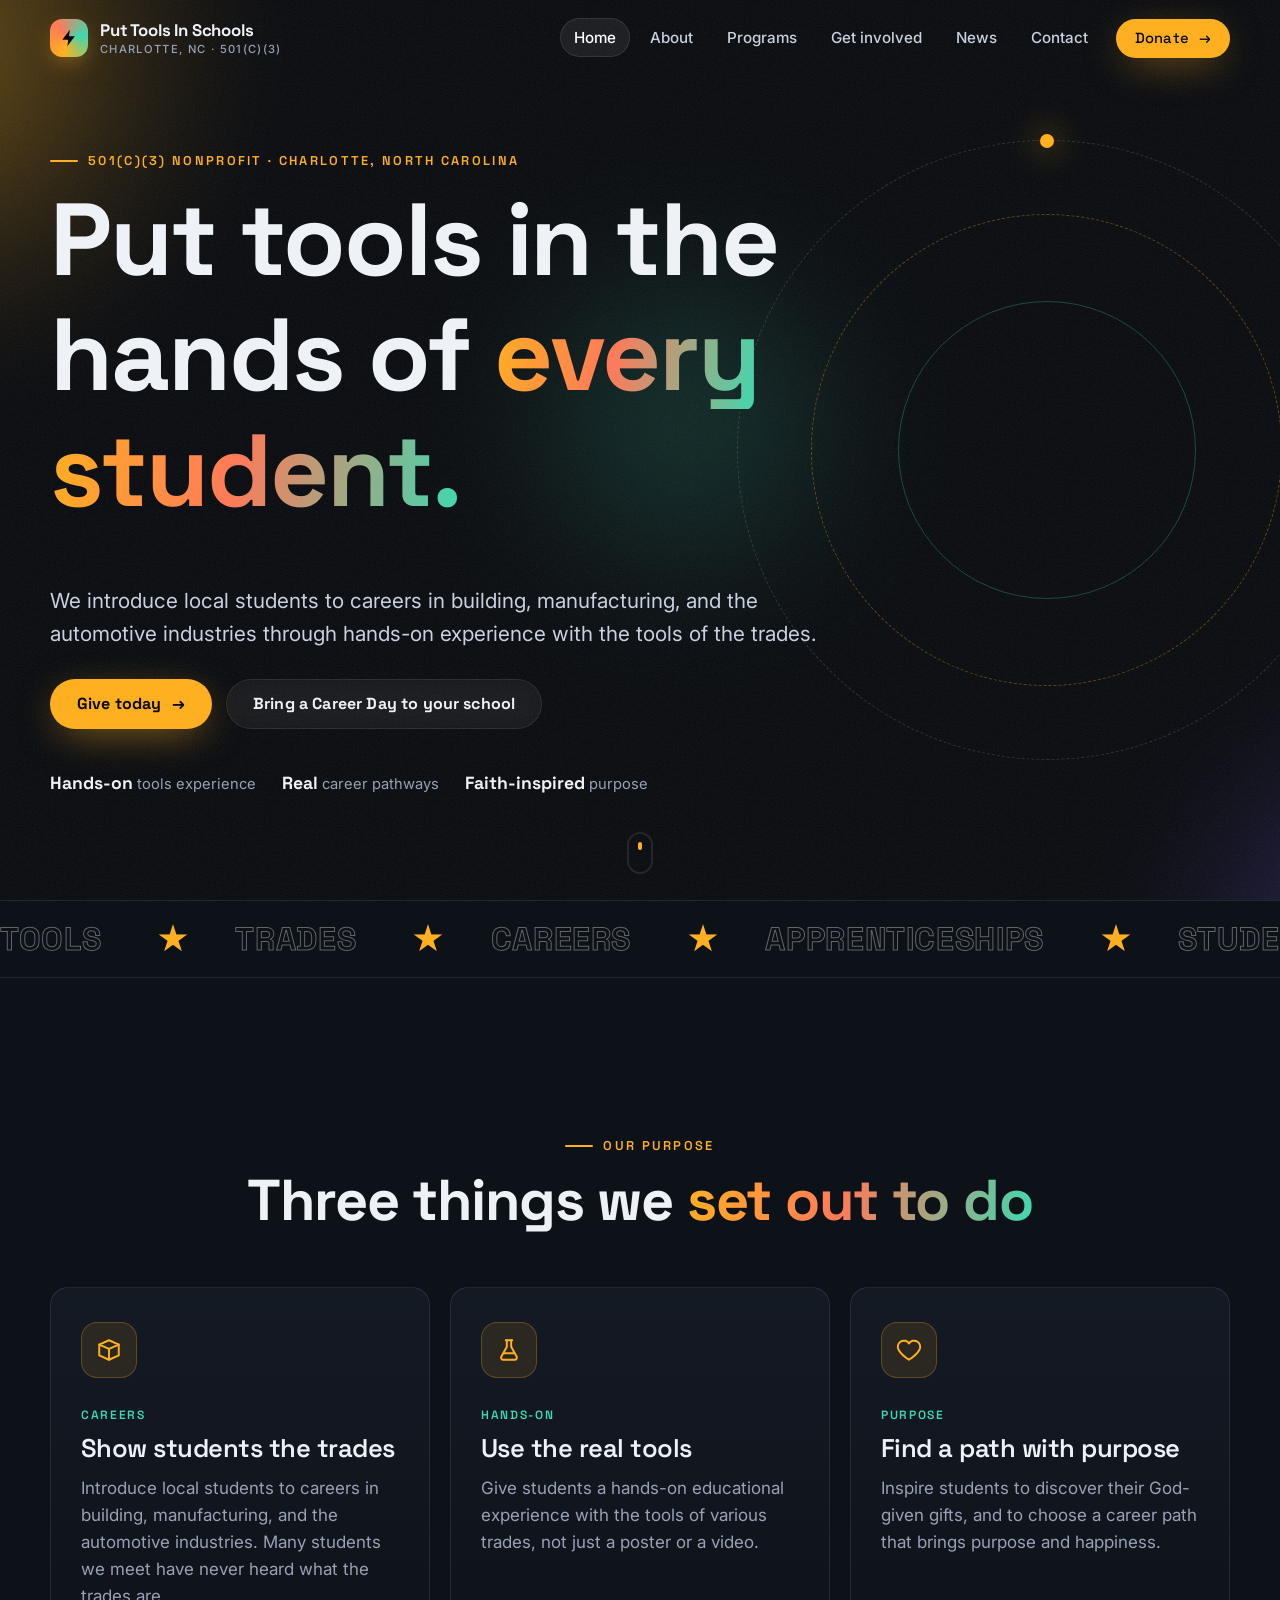
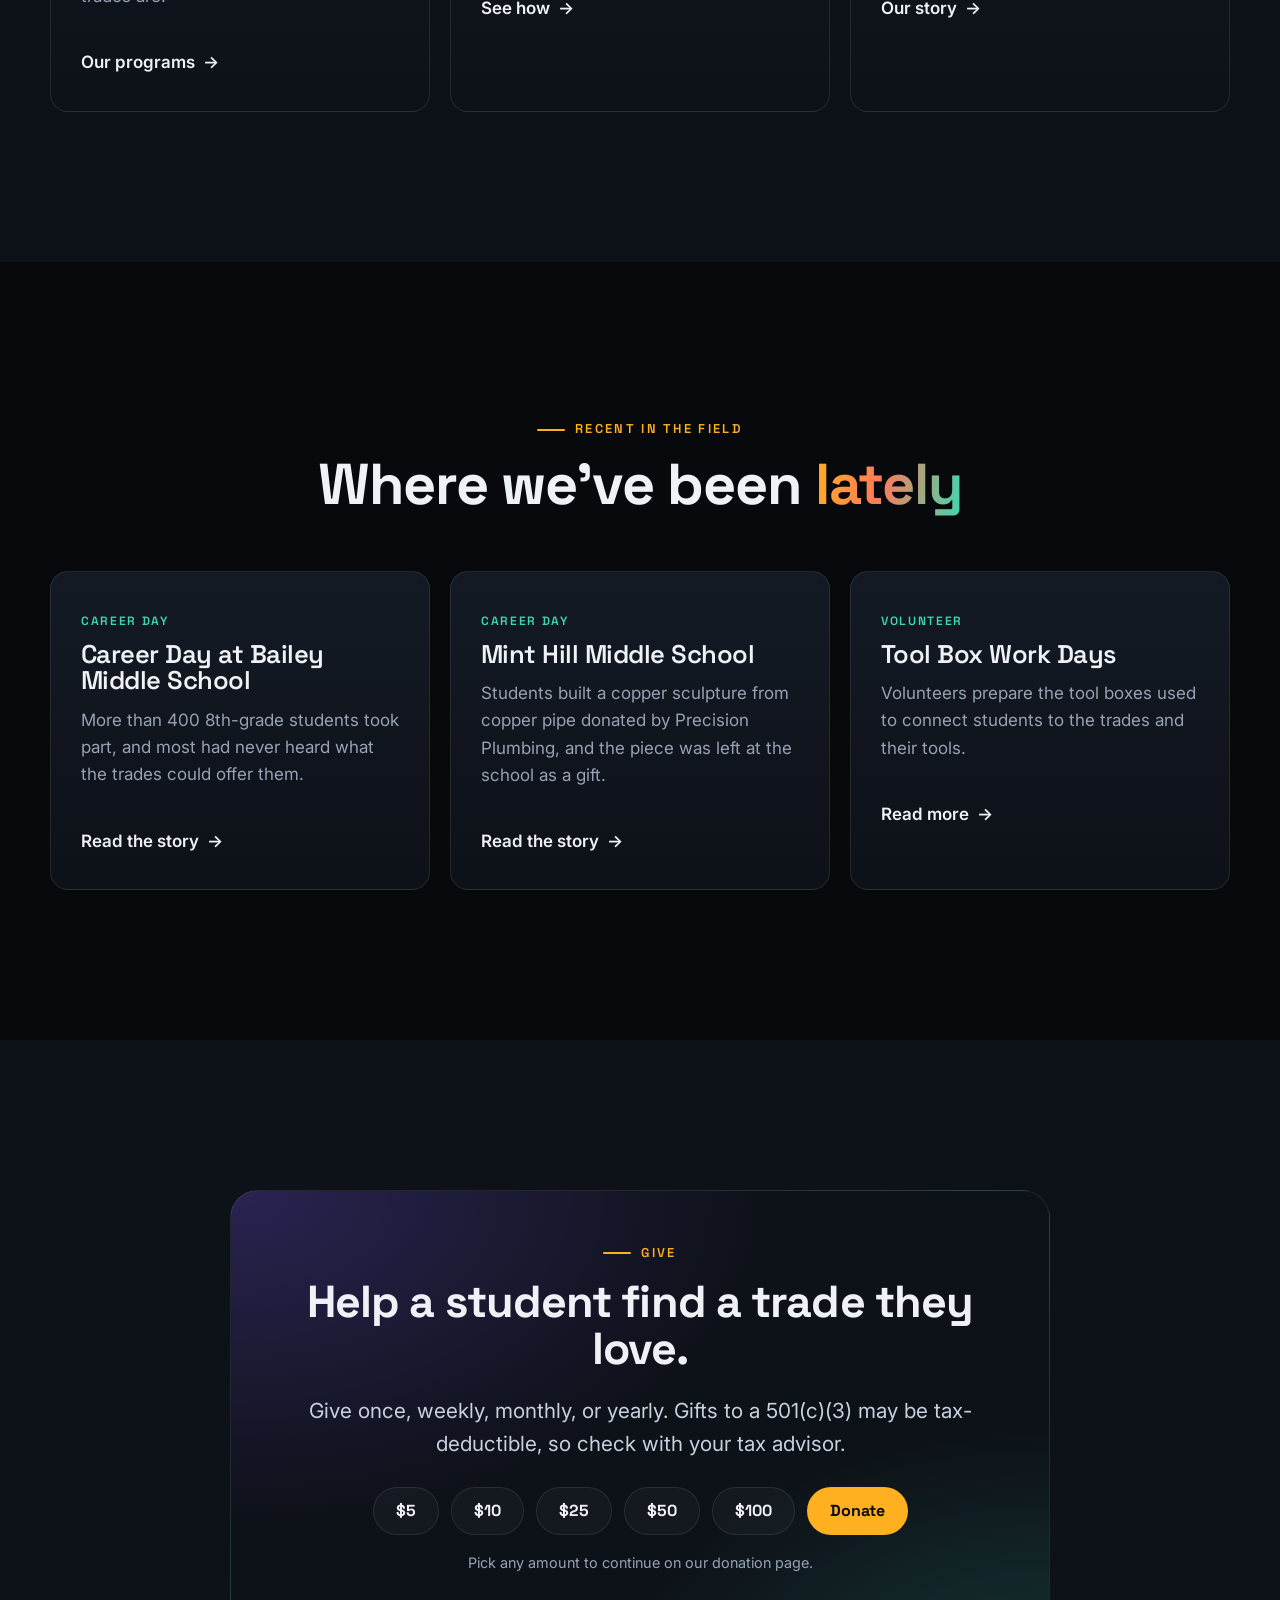
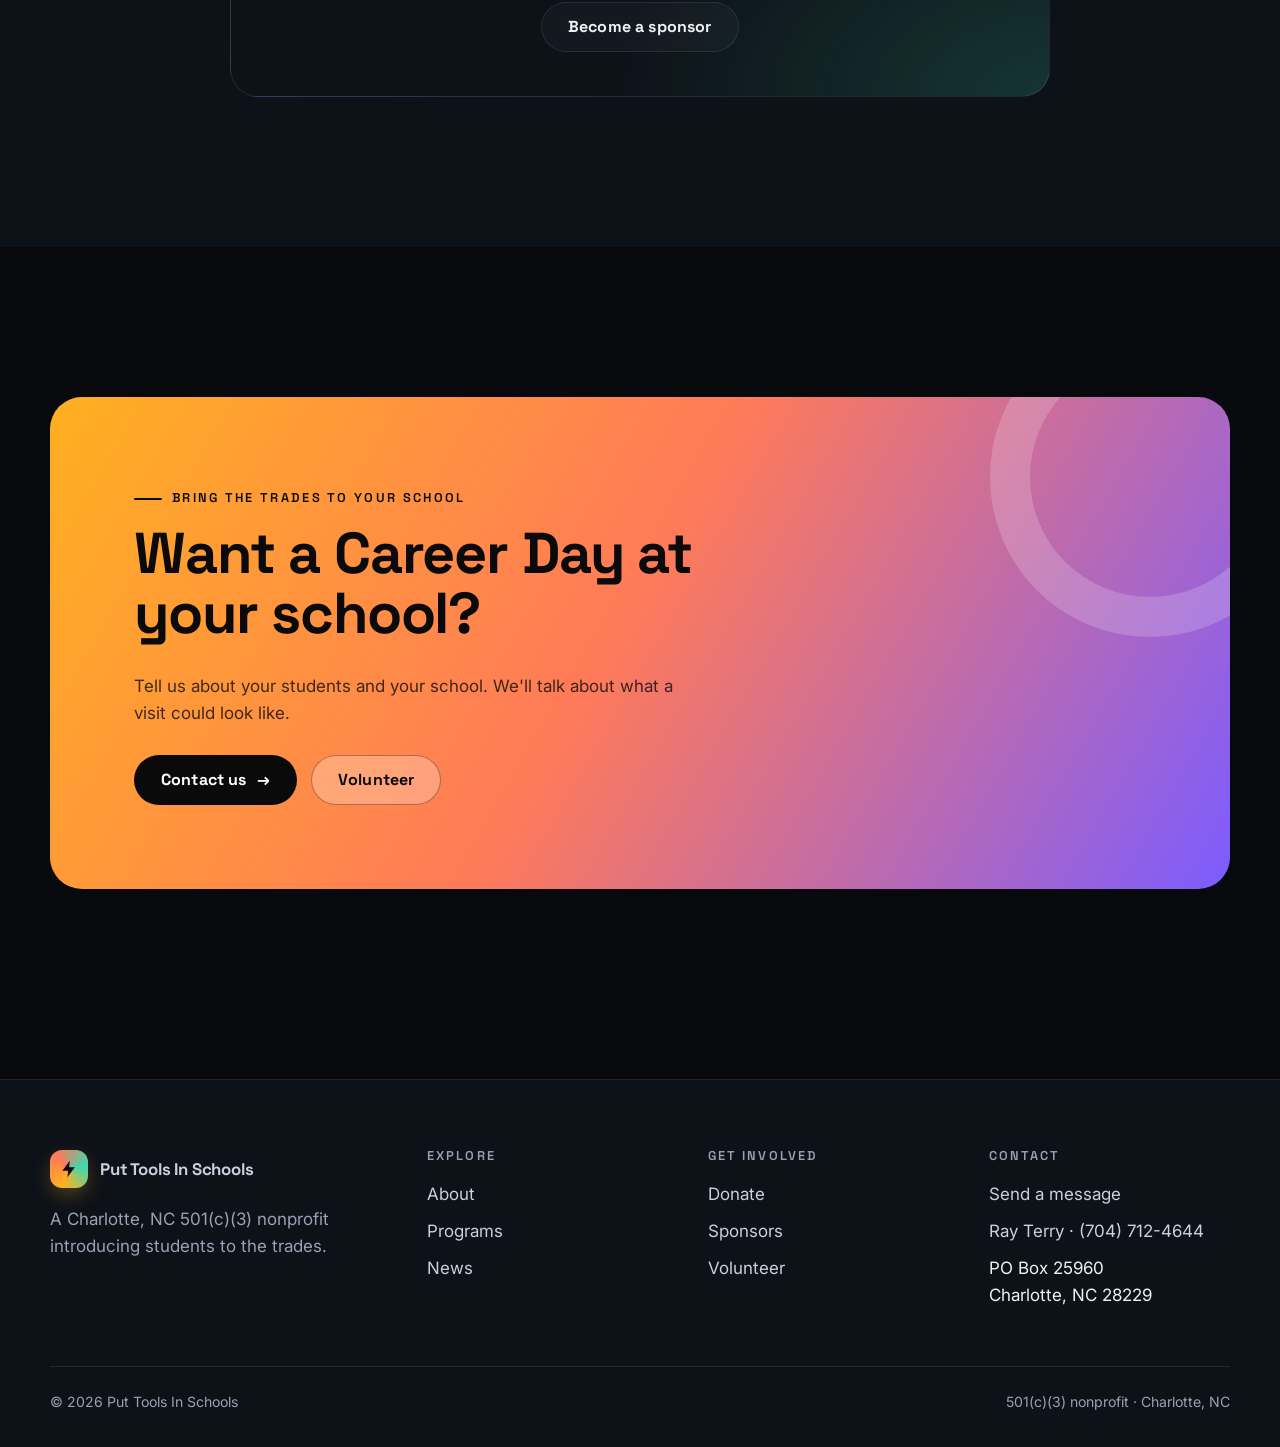
==== commit 183cdf4a: "Update site copy to match donate page; add News; remove Resources" ====
--- a/index.html
+++ b/index.html
@@ -4,8 +4,8 @@
   <meta charset="utf-8">
   <meta name="viewport" content="width=device-width, initial-scale=1">
   <script>document.documentElement.classList.add("js");</script>
-  <title>Put Tools In Schools | Tools for every classroom</title>
-  <meta name="description" content="Put Tools In Schools gets equipment, training, and support into classrooms so every student can build, test, and imagine.">
+  <title>Put Tools In Schools | Introducing students to the trades</title>
+  <meta name="description" content="Put Tools In Schools is a Charlotte, NC 501(c)(3) that introduces local students to careers in building, manufacturing, and automotive through hands-on tools experience.">
   <meta name="theme-color" content="#07090d">
   <link rel="icon" href="data:image/svg+xml,%3Csvg xmlns='http://www.w3.org/2000/svg' viewBox='0 0 32 32'%3E%3Crect width='32' height='32' rx='9' fill='%23ffb020'/%3E%3Cpath d='M17 5 8 18h7l-1 9 9-13h-7z' fill='%2307090d'/%3E%3C/svg%3E">
   <link rel="preconnect" href="https://fonts.googleapis.com">
@@ -21,7 +21,7 @@
     <div class="wrap nav-inner">
       <a class="brand" href="index.html" aria-label="Put Tools In Schools home">
         <span class="brand-mark" aria-hidden="true"><svg viewBox="0 0 24 24" fill="#07090d"><path d="M13 2 4 14h7l-1 8 9-12h-7l1-8z"/></svg></span>
-        <span>Put Tools In Schools<small>puttoolsinschools.org</small></span>
+        <span>Put Tools In Schools<small>Charlotte, NC &middot; 501(c)(3)</small></span>
       </a>
       <button class="menu-toggle" type="button" aria-expanded="false" aria-controls="primary-nav" aria-label="Open menu"><span></span></button>
       <nav aria-label="Primary">
@@ -30,9 +30,9 @@
           <li><a href="about.html">About</a></li>
           <li><a href="programs.html">Programs</a></li>
           <li><a href="get-involved.html">Get involved</a></li>
-          <li><a href="resources.html">Resources</a></li>
+          <li><a href="news.html">News</a></li>
           <li><a href="contact.html">Contact</a></li>
-          <li class="nav-cta"><a class="btn btn-primary" href="contact.html">Request tools <span class="arrow" aria-hidden="true">&rarr;</span></a></li>
+          <li class="nav-cta"><a class="btn btn-primary" href="https://www.puttoolsinschools.org/donate">Donate <span class="arrow" aria-hidden="true">&rarr;</span></a></li>
         </ul>
       </nav>
     </div>
@@ -44,7 +44,7 @@
       <div class="grain" aria-hidden="true"></div>
       <div class="orbit" aria-hidden="true"><i><span class="dot"></span></i><i></i><i></i></div>
       <div class="wrap">
-        <p class="eyebrow">Tools for every classroom</p>
+        <p class="eyebrow">501(c)(3) nonprofit &middot; Charlotte, North Carolina</p>
         <h1>
           <span class="split-word"><span style="--i:0">Put</span></span>
           <span class="split-word"><span style="--i:1">tools</span></span>
@@ -55,15 +55,15 @@
           <span class="split-word"><span style="--i:6" class="grad-text">every</span></span>
           <span class="split-word"><span style="--i:7" class="grad-text">student.</span></span>
         </h1>
-        <p class="lead reveal" style="--d:500ms">Put Tools In Schools connects classrooms with the equipment, training, and support they need to turn big ideas into real learning.</p>
+        <p class="lead reveal" style="--d:500ms">We introduce local students to careers in building, manufacturing, and the automotive industries through hands-on experience with the tools of the trades.</p>
         <div class="btn-row reveal" style="--d:650ms">
-          <a class="btn btn-primary" href="contact.html">Request tools for your school <span class="arrow" aria-hidden="true">&rarr;</span></a>
-          <a class="btn btn-ghost" href="programs.html">See our programs</a>
+          <a class="btn btn-primary" href="https://www.puttoolsinschools.org/donate">Give today <span class="arrow" aria-hidden="true">&rarr;</span></a>
+          <a class="btn btn-ghost" href="contact.html?topic=school">Bring a Career Day to your school</a>
         </div>
         <div class="hero-meta reveal" style="--d:800ms">
-          <span><strong>Free</strong> to request</span>
-          <span><strong>Trained</strong> teachers</span>
-          <span><strong>Built</strong> for students</span>
+          <span><strong>Hands-on</strong> tools experience</span>
+          <span><strong>Real</strong> career pathways</span>
+          <span><strong>Faith-inspired</strong> purpose</span>
         </div>
       </div>
       <span class="scroll-cue" aria-hidden="true"></span>
@@ -71,51 +71,38 @@
 
     <div class="marquee" aria-hidden="true">
       <div class="marquee-track">
-        <span>Tools <i>&#9733;</i></span><span>Training <i>&#9733;</i></span><span>Teachers <i>&#9733;</i></span><span>Students <i>&#9733;</i></span><span>Community <i>&#9733;</i></span><span>Build it <i>&#9733;</i></span>
-        <span>Tools <i>&#9733;</i></span><span>Training <i>&#9733;</i></span><span>Teachers <i>&#9733;</i></span><span>Students <i>&#9733;</i></span><span>Community <i>&#9733;</i></span><span>Build it <i>&#9733;</i></span>
+        <span>Tools <i>&#9733;</i></span><span>Trades <i>&#9733;</i></span><span>Careers <i>&#9733;</i></span><span>Apprenticeships <i>&#9733;</i></span><span>Students <i>&#9733;</i></span><span>Purpose <i>&#9733;</i></span>
+        <span>Tools <i>&#9733;</i></span><span>Trades <i>&#9733;</i></span><span>Careers <i>&#9733;</i></span><span>Apprenticeships <i>&#9733;</i></span><span>Students <i>&#9733;</i></span><span>Purpose <i>&#9733;</i></span>
       </div>
     </div>
 
-    <section class="section">
-      <div class="wrap">
-        <div class="stats reveal">
-          <!-- PLACEHOLDER NUMBERS: replace with real figures before launch -->
-          <div class="stat"><div class="num"><span data-count="1200">1200</span><sup>+</sup></div><p>Tools placed in classrooms</p></div>
-          <div class="stat"><div class="num"><span data-count="85">85</span><sup>+</sup></div><p>Schools served</p></div>
-          <div class="stat"><div class="num"><span data-count="340">340</span><sup>+</sup></div><p>Volunteers on the team</p></div>
-          <div class="stat"><div class="num"><span data-count="42">42</span><sup>+</sup></div><p>Partner businesses</p></div>
-        </div>
-      </div>
-    </section>
-
     <section class="section muted-bg">
       <div class="wrap">
         <div class="center reveal">
-          <p class="eyebrow">What we do</p>
-          <h2>Three ways we <span class="grad-text">level up</span> learning</h2>
-          <p class="lead">Less time hunting for equipment. More time making things that matter.</p>
+          <p class="eyebrow">Our purpose</p>
+          <h2>Three things we <span class="grad-text">set out to do</span></h2>
         </div>
         <div class="grid-3" style="margin-top:56px">
           <article class="card reveal">
             <div class="icon"><svg viewBox="0 0 24 24" fill="none" stroke="currentColor" stroke-width="1.8" stroke-linecap="round" stroke-linejoin="round" aria-hidden="true"><path d="M3 7l9-4 9 4-9 4-9-4z"/><path d="M3 7v10l9 4 9-4V7"/><path d="M12 11v10"/></svg></div>
-            <span class="tag">Tool drives</span>
-            <h3>Gear that reaches the right room</h3>
-            <p>Donated and refurbished tools are matched to the classrooms that asked for them.</p>
-            <a class="more" href="programs.html">Explore <span aria-hidden="true">&rarr;</span></a>
+            <span class="tag">Careers</span>
+            <h3>Show students the trades</h3>
+            <p>Introduce local students to careers in building, manufacturing, and the automotive industries. Many students we meet have never heard what the trades are.</p>
+            <a class="more" href="programs.html">Our programs <span aria-hidden="true">&rarr;</span></a>
           </article>
           <article class="card reveal" style="--d:120ms">
-            <div class="icon"><svg viewBox="0 0 24 24" fill="none" stroke="currentColor" stroke-width="1.8" stroke-linecap="round" stroke-linejoin="round" aria-hidden="true"><path d="M4 4h6a3 3 0 0 1 3 3v13a2 2 0 0 0-2-2H4z"/><path d="M20 4h-6a3 3 0 0 0-3 3v13a2 2 0 0 1 2-2h7z"/></svg></div>
-            <span class="tag">Teacher training</span>
-            <h3>Confidence before the first class</h3>
-            <p>Hands-on workshops that show teachers how to run new tools safely and creatively.</p>
-            <a class="more" href="programs.html">Explore <span aria-hidden="true">&rarr;</span></a>
+            <div class="icon"><svg viewBox="0 0 24 24" fill="none" stroke="currentColor" stroke-width="1.8" stroke-linecap="round" stroke-linejoin="round" aria-hidden="true"><path d="M9 3h6"/><path d="M10 3v6l-5 9a2 2 0 0 0 1.8 3h10.4A2 2 0 0 0 19 18l-5-9V3"/><path d="M7.5 15h9"/></svg></div>
+            <span class="tag">Hands-on</span>
+            <h3>Use the real tools</h3>
+            <p>Give students a hands-on educational experience with the tools of various trades, not just a poster or a video.</p>
+            <a class="more" href="programs.html">See how <span aria-hidden="true">&rarr;</span></a>
           </article>
           <article class="card reveal" style="--d:240ms">
-            <div class="icon"><svg viewBox="0 0 24 24" fill="none" stroke="currentColor" stroke-width="1.8" stroke-linecap="round" stroke-linejoin="round" aria-hidden="true"><path d="M9 3h6"/><path d="M10 3v6l-5 9a2 2 0 0 0 1.8 3h10.4A2 2 0 0 0 19 18l-5-9V3"/><path d="M7.5 15h9"/></svg></div>
-            <span class="tag">Student labs</span>
-            <h3>Build, break, fix, repeat</h3>
-            <p>Project days where students get their hands on real equipment and real problems.</p>
-            <a class="more" href="programs.html">Explore <span aria-hidden="true">&rarr;</span></a>
+            <div class="icon"><svg viewBox="0 0 24 24" fill="none" stroke="currentColor" stroke-width="1.8" stroke-linecap="round" stroke-linejoin="round" aria-hidden="true"><path d="M12 21s-7-4.5-9.5-9A5 5 0 0 1 12 6a5 5 0 0 1 9.5 6c-2.5 4.5-9.5 9-9.5 9z"/></svg></div>
+            <span class="tag">Purpose</span>
+            <h3>Find a path with purpose</h3>
+            <p>Inspire students to discover their God-given gifts, and to choose a career path that brings purpose and happiness.</p>
+            <a class="more" href="about.html">Our story <span aria-hidden="true">&rarr;</span></a>
           </article>
         </div>
       </div>
@@ -123,33 +110,51 @@
 
     <section class="section">
       <div class="wrap">
-        <div class="steps">
-          <div class="center reveal" style="margin-bottom:24px">
-            <p class="eyebrow">How it works</p>
-            <h2>From request to classroom in three steps</h2>
+        <div class="center reveal">
+          <p class="eyebrow">Recent in the field</p>
+          <h2>Where we've been <span class="grad-text">lately</span></h2>
+        </div>
+        <div class="grid-3" style="margin-top:56px">
+          <article class="card reveal">
+            <span class="tag">Career Day</span>
+            <h3>Career Day at Bailey Middle School</h3>
+            <p>More than 400 8th-grade students took part, and most had never heard what the trades could offer them.</p>
+            <a class="more" href="https://www.puttoolsinschools.org/post/career-day-at-bailey-middle-school">Read the story <span aria-hidden="true">&rarr;</span></a>
+          </article>
+          <article class="card reveal" style="--d:120ms">
+            <span class="tag">Career Day</span>
+            <h3>Mint Hill Middle School</h3>
+            <p>Students built a copper sculpture from copper pipe donated by Precision Plumbing, and the piece was left at the school as a gift.</p>
+            <a class="more" href="https://www.puttoolsinschools.org/post/mint-hill-middle-school-trades-career-day">Read the story <span aria-hidden="true">&rarr;</span></a>
+          </article>
+          <article class="card reveal" style="--d:240ms">
+            <span class="tag">Volunteer</span>
+            <h3>Tool Box Work Days</h3>
+            <p>Volunteers prepare the tool boxes used to connect students to the trades and their tools.</p>
+            <a class="more" href="https://www.puttoolsinschools.org/post/tool-box-work-days">Read more <span aria-hidden="true">&rarr;</span></a>
+          </article>
+        </div>
+      </div>
+    </section>
+
+    <section class="section muted-bg">
+      <div class="wrap">
+        <div class="panel reveal" style="text-align:center;max-width:820px;margin-inline:auto">
+          <p class="eyebrow" style="justify-content:center">Give</p>
+          <h2 style="font-size:clamp(1.8rem,4vw,2.8rem)">Help a student find a trade they love.</h2>
+          <p class="lead" style="margin-inline:auto">Give once, weekly, monthly, or yearly. Gifts to a 501(c)(3) may be tax-deductible, so check with your tax advisor.</p>
+          <div class="chips">
+            <a class="chip" href="https://www.puttoolsinschools.org/donate">$5</a>
+            <a class="chip" href="https://www.puttoolsinschools.org/donate">$10</a>
+            <a class="chip" href="https://www.puttoolsinschools.org/donate">$25</a>
+            <a class="chip" href="https://www.puttoolsinschools.org/donate">$50</a>
+            <a class="chip" href="https://www.puttoolsinschools.org/donate">$100</a>
+            <a class="chip big" href="https://www.puttoolsinschools.org/donate">Donate</a>
           </div>
-          <div class="step reveal"><div class="n">01</div><div><h3>Tell us what your school needs</h3><p>Share grade levels, goals, and what you already have in a short request.</p></div></div>
-          <div class="step reveal"><div class="n">02</div><div><h3>We match the tools</h3><p>We pair your request with donated, refurbished, or partner-supplied equipment.</p></div></div>
-          <div class="step reveal"><div class="n">03</div><div><h3>Launch and follow up</h3><p>Training, setup help, and check-ins so the tools actually get used all year.</p></div></div>
-        </div>
-      </div>
-    </section>
-
-    <section class="section muted-bg">
-      <div class="wrap split">
-        <div class="reveal">
-          <p class="eyebrow">Why it works</p>
-          <h2>Built for teachers who have <span class="grad-text">no spare hours</span></h2>
-          <p class="lead">We handle the logistics so your attention stays on students.</p>
-          <ul class="checklist">
-            <li>Equipment that actually gets used, not just unpacked</li>
-            <li>Training included, not an afterthought</li>
-            <li>Clear tracking of where every tool goes</li>
-          </ul>
-        </div>
-        <div class="panel reveal" style="--d:150ms">
-          <p class="quote">&ldquo;Every student deserves the tools to build, test, and imagine.&rdquo;</p>
-          <p class="quote-by">Our mission</p>
+          <p class="chip-note">Pick any amount to continue on our donation page.</p>
+          <div class="btn-row" style="justify-content:center">
+            <a class="btn btn-ghost" href="https://www.puttoolsinschools.org/studio-2">Become a sponsor</a>
+          </div>
         </div>
       </div>
     </section>
@@ -157,12 +162,12 @@
     <section class="section">
       <div class="wrap">
         <div class="cta-band reveal">
-          <p class="eyebrow" style="color:#0a0a0a">Ready when you are</p>
-          <h2>Bring tools to your school this year.</h2>
-          <p>Requests take a few minutes. We will reply with next steps.</p>
+          <p class="eyebrow" style="color:#0a0a0a">Bring the trades to your school</p>
+          <h2>Want a Career Day at your school?</h2>
+          <p>Tell us about your students and your school. We'll talk about what a visit could look like.</p>
           <div class="btn-row">
-            <a class="btn btn-primary" href="contact.html">Request tools <span class="arrow" aria-hidden="true">&rarr;</span></a>
-            <a class="btn btn-ghost" href="get-involved.html">Donate or volunteer</a>
+            <a class="btn btn-primary" href="contact.html?topic=school">Contact us <span class="arrow" aria-hidden="true">&rarr;</span></a>
+            <a class="btn btn-ghost" href="get-involved.html#volunteer">Volunteer</a>
           </div>
         </div>
       </div>
@@ -174,24 +179,24 @@
       <div class="footer-grid">
         <div>
           <a class="brand" href="index.html"><span class="brand-mark" aria-hidden="true"><svg viewBox="0 0 24 24" fill="#07090d"><path d="M13 2 4 14h7l-1 8 9-12h-7l1-8z"/></svg></span><span>Put Tools In Schools</span></a>
-          <p style="margin-top:18px;max-width:34ch">Getting tools, training, and trust into classrooms.</p>
+          <p style="margin-top:18px;max-width:34ch">A Charlotte, NC 501(c)(3) nonprofit introducing students to the trades.</p>
         </div>
         <div>
           <h4>Explore</h4>
-          <ul><li><a href="about.html">About</a></li><li><a href="programs.html">Programs</a></li><li><a href="resources.html">Resources</a></li></ul>
+          <ul><li><a href="about.html">About</a></li><li><a href="programs.html">Programs</a></li><li><a href="news.html">News</a></li></ul>
         </div>
         <div>
           <h4>Get involved</h4>
-          <ul><li><a href="get-involved.html">Donate</a></li><li><a href="get-involved.html#volunteer">Volunteer</a></li><li><a href="get-involved.html#partner">Partner</a></li></ul>
+          <ul><li><a href="https://www.puttoolsinschools.org/donate">Donate</a></li><li><a href="https://www.puttoolsinschools.org/studio-2">Sponsors</a></li><li><a href="get-involved.html#volunteer">Volunteer</a></li></ul>
         </div>
         <div>
           <h4>Contact</h4>
-          <ul><li><a href="contact.html">Request tools</a></li><li><a href="mailto:hello@puttoolsinschools.org">hello@puttoolsinschools.org</a></li></ul>
+          <ul><li><a href="contact.html">Send a message</a></li><li><a href="tel:+17047124644">Ray Terry &middot; (704) 712-4644</a></li><li>PO Box 25960<br>Charlotte, NC 28229</li></ul>
         </div>
       </div>
       <div class="footer-bottom">
         <span>&copy; <span id="year">2026</span> Put Tools In Schools</span>
-        <span>Made for classrooms.</span>
+        <span>501(c)(3) nonprofit &middot; Charlotte, NC</span>
       </div>
     </div>
   </footer>
--- a/styles.css
+++ b/styles.css
@@ -359,6 +359,18 @@
   transition: opacity .4s; opacity: 0; mix-blend-mode: screen;
 }
 .glow.on { opacity: 1; }
+
+/* ---------- Giving chips ---------- */
+.chips { display: flex; flex-wrap: wrap; gap: 12px; margin-top: 26px; justify-content: center; }
+.chip {
+  padding: 15px 22px; border-radius: 999px; border: 1px solid var(--line); text-decoration: none;
+  font: 700 1rem/1 var(--display); color: var(--ink); background: rgba(255, 255, 255, 0.03);
+  transition: border-color .3s, color .3s, transform .3s var(--ease), background .3s;
+}
+.chip:hover { border-color: var(--accent); color: var(--accent); transform: translateY(-2px); }
+.chip.big { background: var(--accent); color: #0a0a0a; border-color: transparent; }
+.chip.big:hover { color: #0a0a0a; background: #ffc553; }
+.chip-note { margin-top: 16px; font-size: .9rem; color: var(--muted); text-align: center; }
 
 /* ---------- Honeypot (hidden from people, visible to bots) ---------- */
 .hp { position: absolute !important; left: -10000px !important; width: 1px; height: 1px; overflow: hidden; }
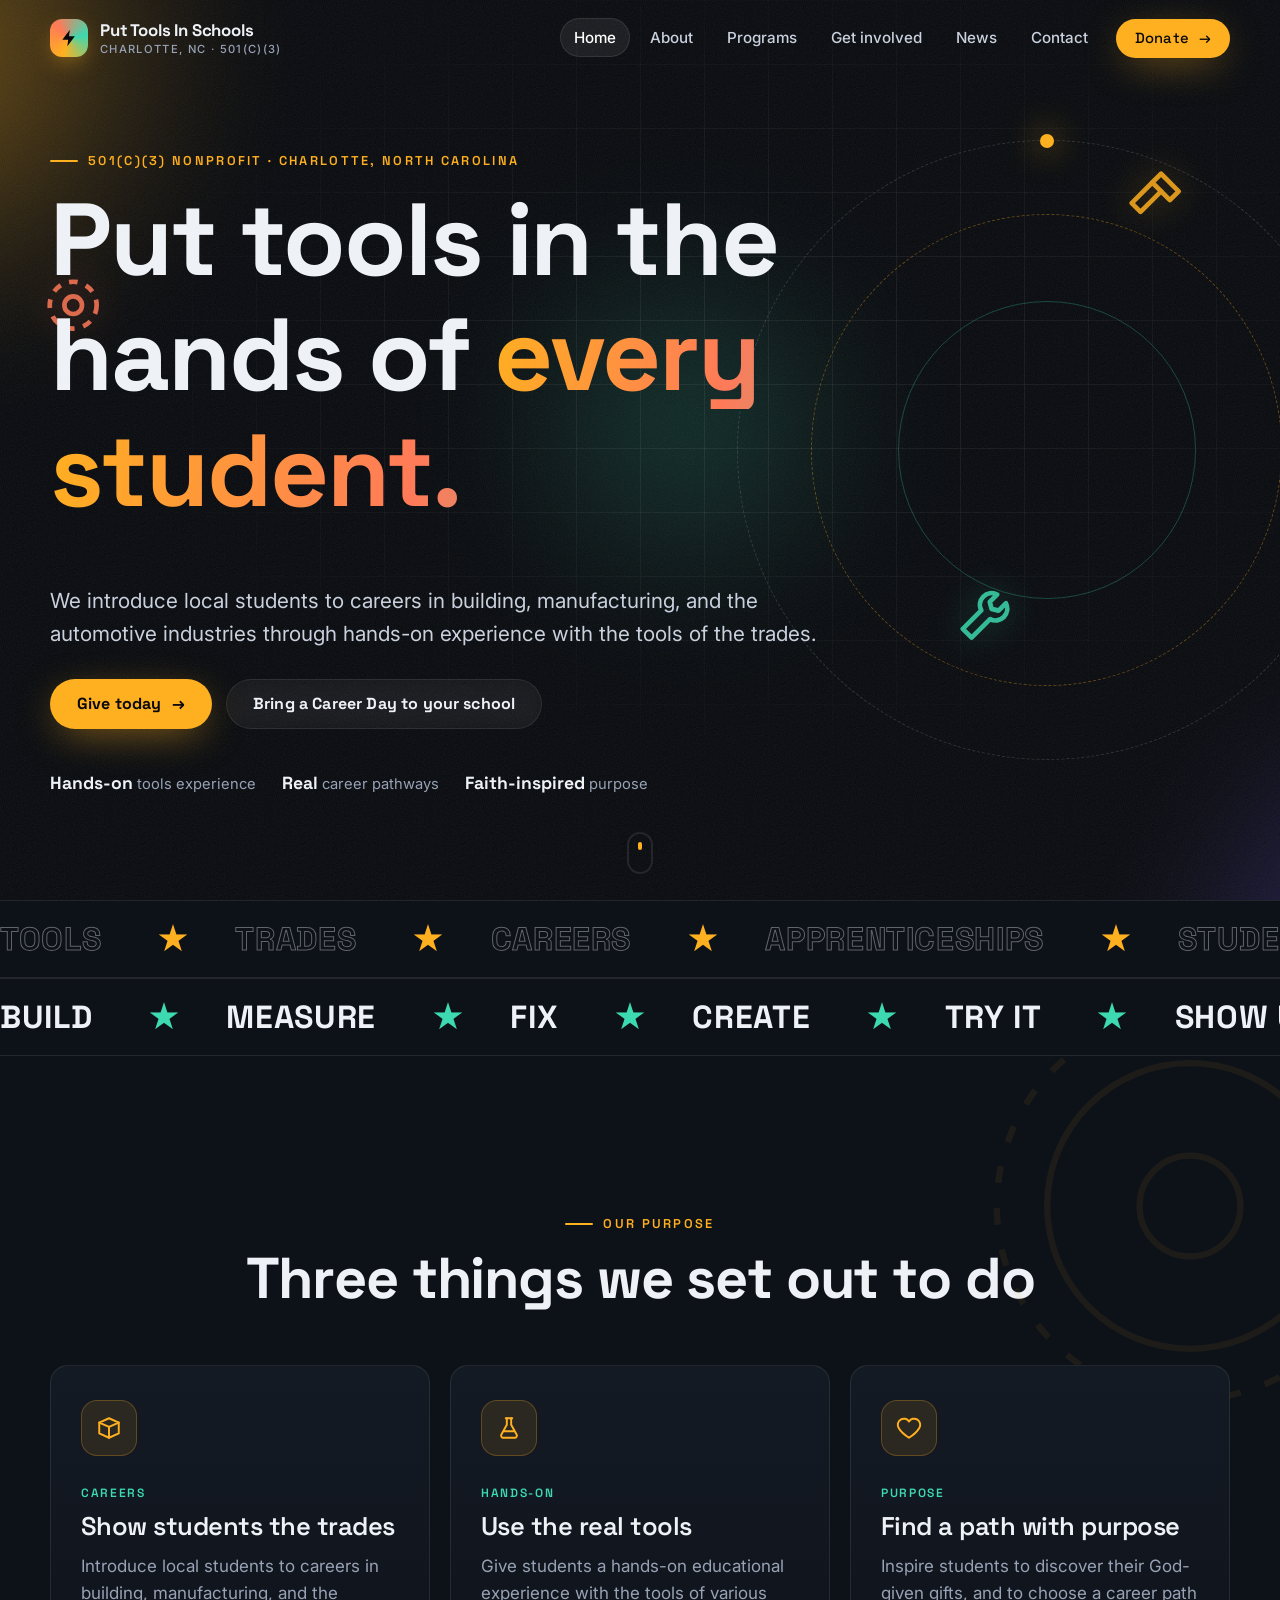
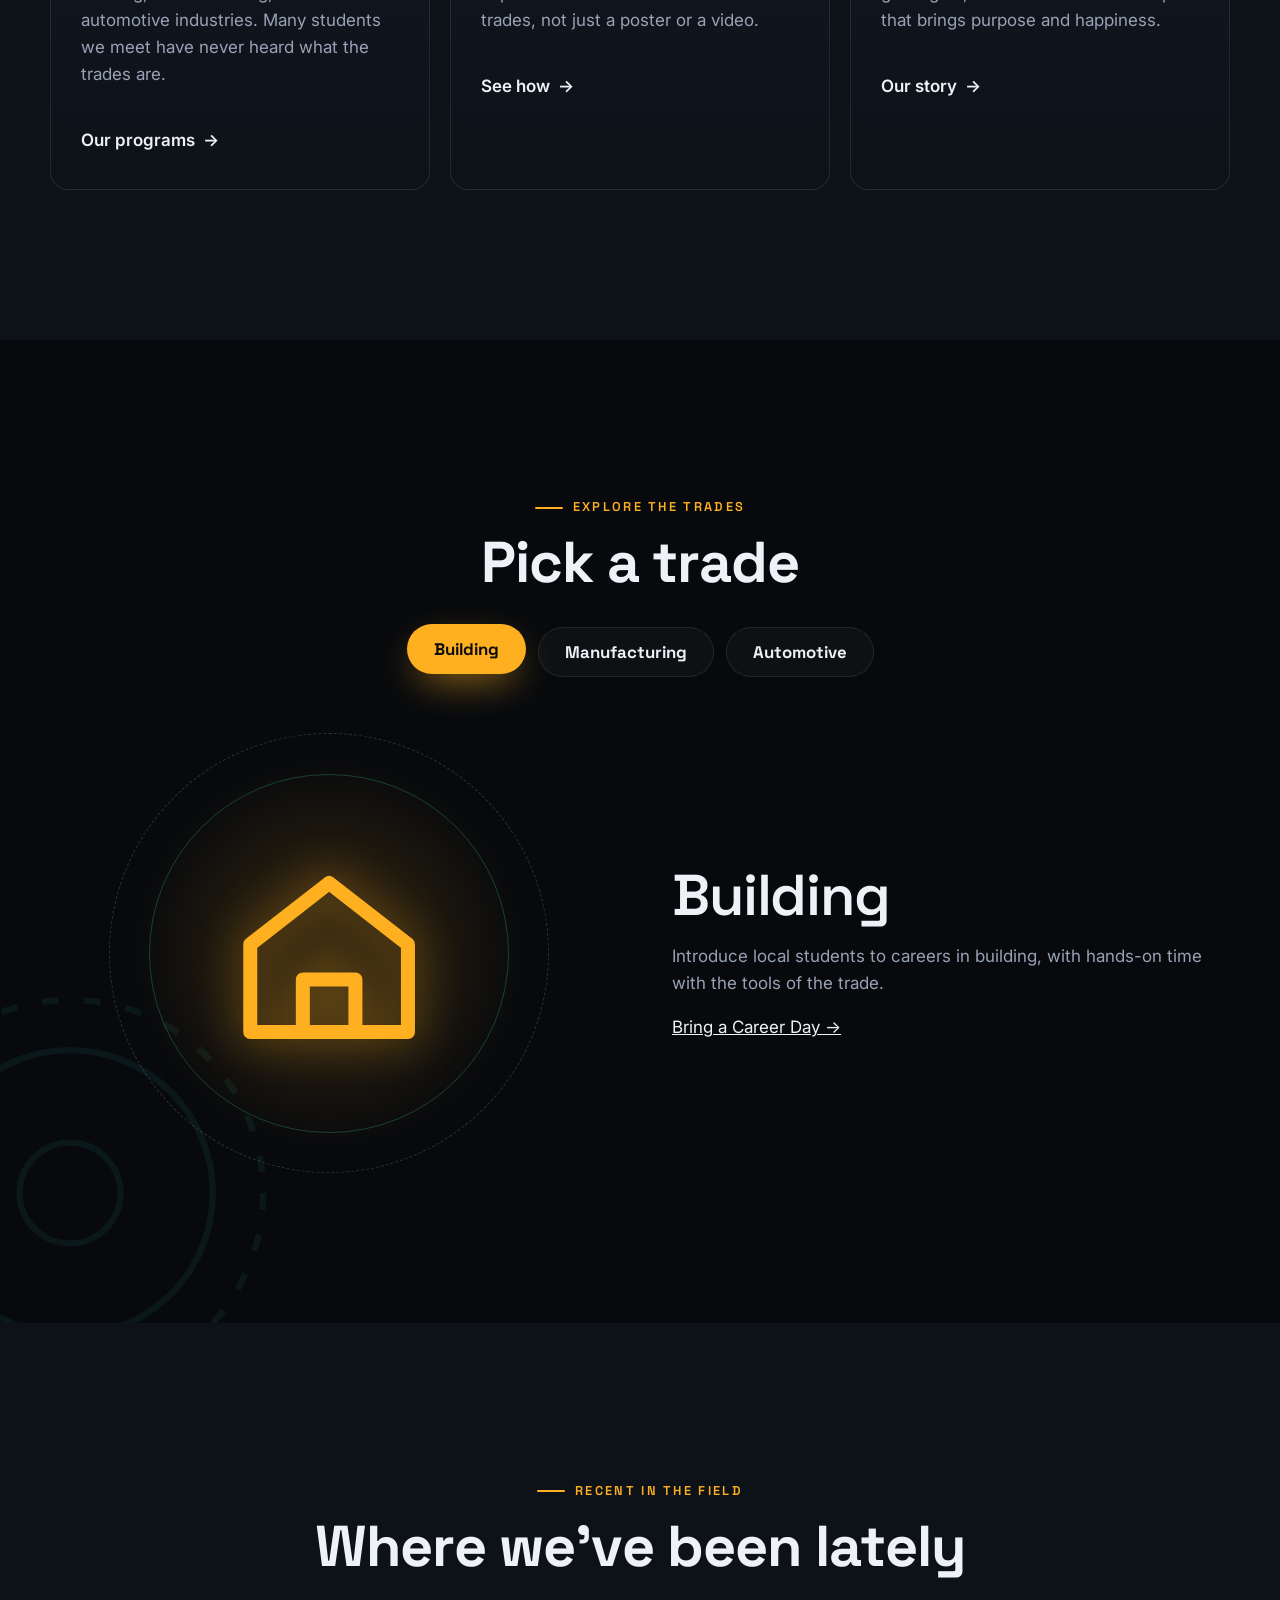
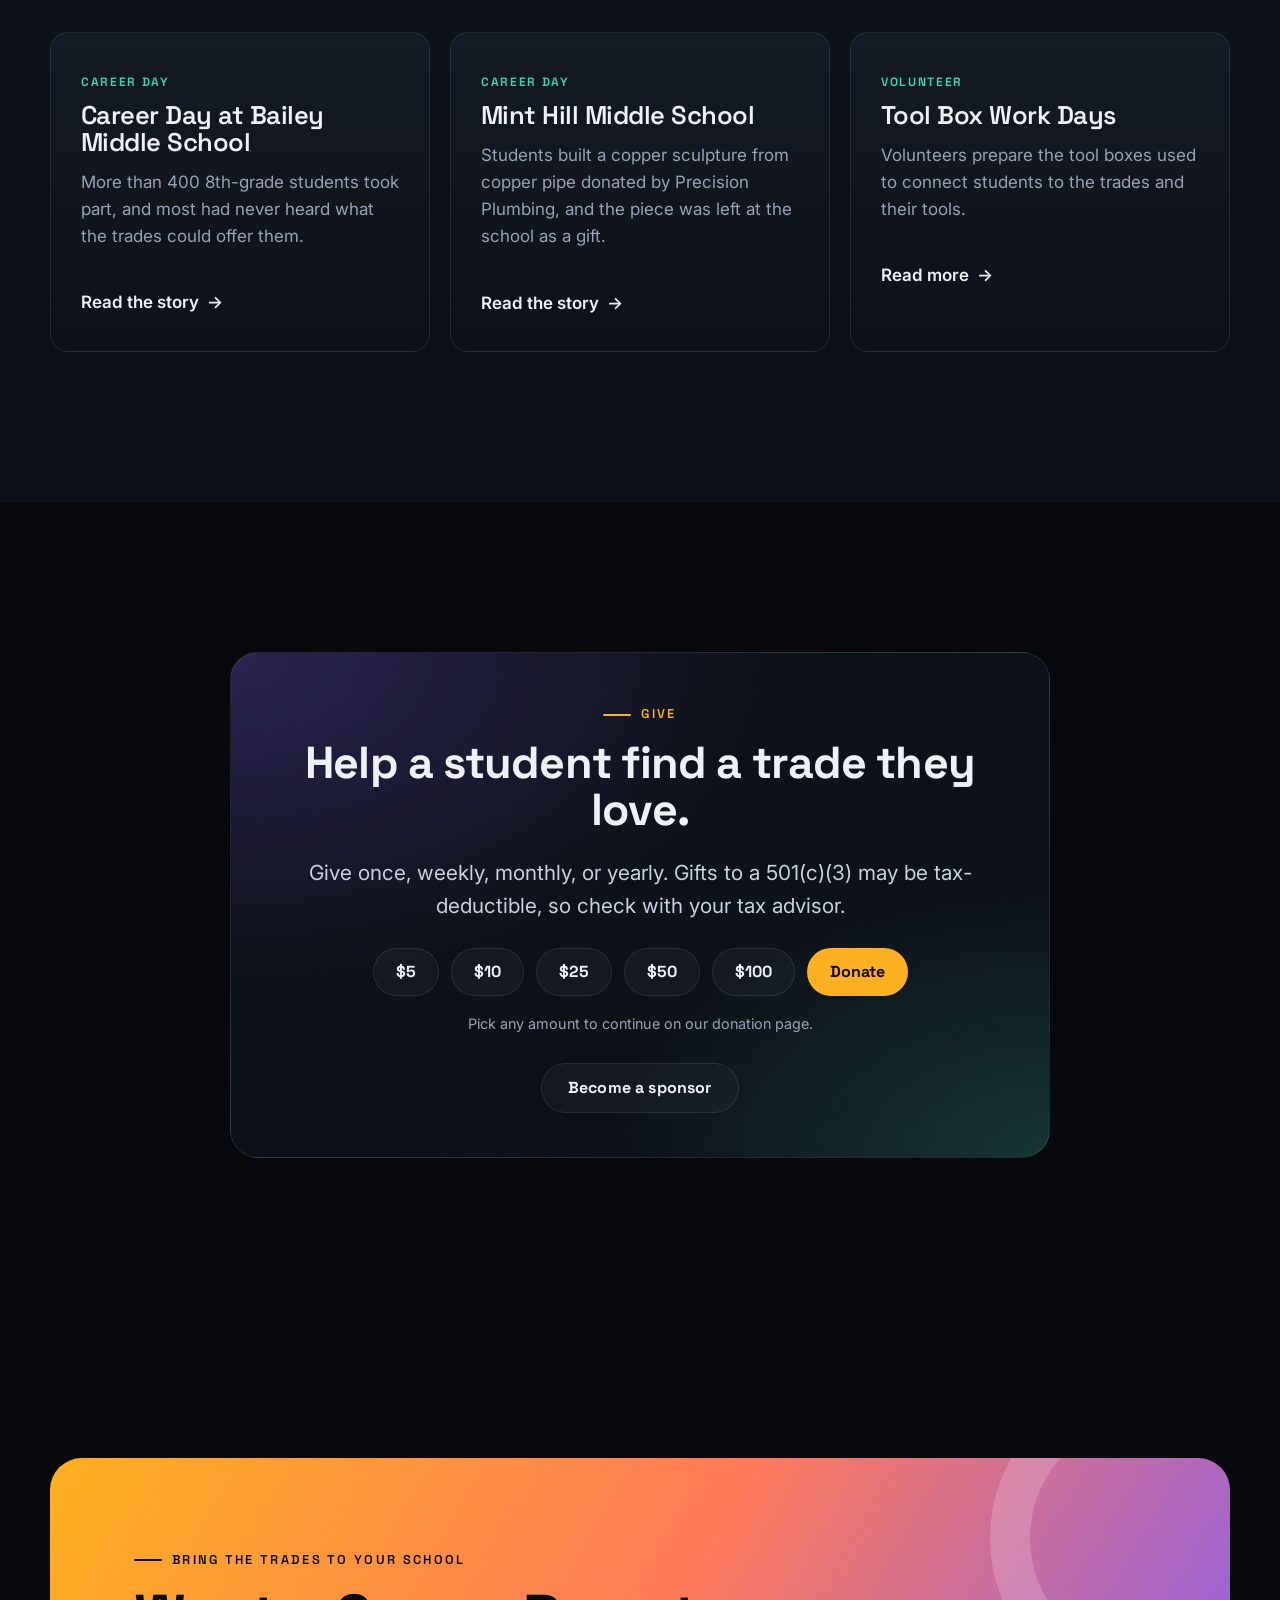
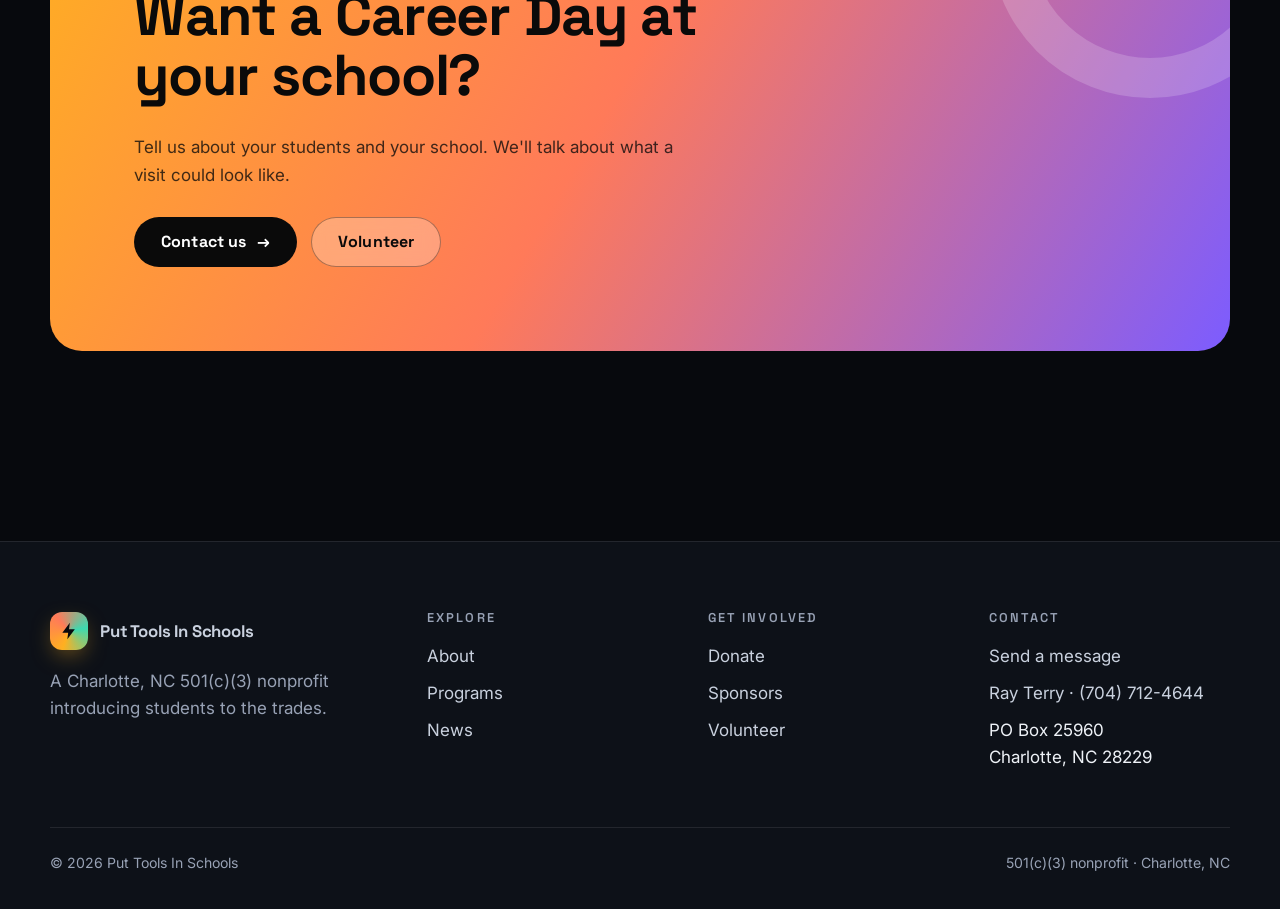
==== commit d6f9932a: "Add flashy effects: hero sparks, floating tools, trade switcher, letter reveals" ====
--- a/index.html
+++ b/index.html
@@ -13,6 +13,7 @@
   <link href="https://fonts.googleapis.com/css2?family=Inter:wght@400;500;600&family=Space+Grotesk:wght@500;600;700&display=swap" rel="stylesheet">
   <link rel="stylesheet" href="styles.css">
   <script src="main.js" defer></script>
+  <script src="effects.js" defer></script>
 </head>
 <body>
   <a class="skip" href="#main">Skip to content</a>
@@ -43,6 +44,12 @@
       <div class="hero-bg" aria-hidden="true"><span class="blob b1"></span><span class="blob b2"></span><span class="blob b3"></span></div>
       <div class="grain" aria-hidden="true"></div>
       <div class="orbit" aria-hidden="true"><i><span class="dot"></span></i><i></i><i></i></div>
+      <canvas class="sparks" aria-hidden="true"></canvas>
+
+      <svg class="float-tool ft-a" viewBox="0 0 24 24" fill="none" stroke="currentColor" stroke-width="1.6" stroke-linecap="round" stroke-linejoin="round" aria-hidden="true"><path d="M14 4l6 6-3 3-6-6z"/><path d="M11 7l-7 7 3 3 7-7"/></svg>
+      <svg class="float-tool ft-b" viewBox="0 0 24 24" fill="none" stroke="currentColor" stroke-width="1.6" stroke-linecap="round" stroke-linejoin="round" aria-hidden="true"><path d="M14.7 6.3a4 4 0 0 0-5.4 5.4L3 18l3 3 6.3-6.3a4 4 0 0 0 5.4-5.4l-2.5 2.5-2.4-.6-.6-2.4z"/></svg>
+      <svg class="float-tool ft-c" viewBox="0 0 24 24" fill="none" stroke="currentColor" stroke-width="1.6" aria-hidden="true"><circle cx="12" cy="12" r="3"/><circle cx="12" cy="12" r="8" stroke-dasharray="3 3"/></svg>
+
       <div class="wrap">
         <p class="eyebrow">501(c)(3) nonprofit &middot; Charlotte, North Carolina</p>
         <h1>
@@ -75,12 +82,19 @@
         <span>Tools <i>&#9733;</i></span><span>Trades <i>&#9733;</i></span><span>Careers <i>&#9733;</i></span><span>Apprenticeships <i>&#9733;</i></span><span>Students <i>&#9733;</i></span><span>Purpose <i>&#9733;</i></span>
       </div>
     </div>
+    <div class="marquee rev" aria-hidden="true">
+      <div class="marquee-track">
+        <span>Build <i>&#9733;</i></span><span>Measure <i>&#9733;</i></span><span>Fix <i>&#9733;</i></span><span>Create <i>&#9733;</i></span><span>Try it <i>&#9733;</i></span><span>Show up <i>&#9733;</i></span>
+        <span>Build <i>&#9733;</i></span><span>Measure <i>&#9733;</i></span><span>Fix <i>&#9733;</i></span><span>Create <i>&#9733;</i></span><span>Try it <i>&#9733;</i></span><span>Show up <i>&#9733;</i></span>
+      </div>
+    </div>
 
     <section class="section muted-bg">
+      <svg class="gear g-r" viewBox="0 0 100 100" fill="none" stroke="currentColor" stroke-width="1.5" aria-hidden="true"><circle cx="50" cy="50" r="46" stroke-dasharray="4 6"/><circle cx="50" cy="50" r="34"/><circle cx="50" cy="50" r="12"/></svg>
       <div class="wrap">
         <div class="center reveal">
           <p class="eyebrow">Our purpose</p>
-          <h2>Three things we <span class="grad-text">set out to do</span></h2>
+          <h2 data-letters>Three things we set out to do</h2>
         </div>
         <div class="grid-3" style="margin-top:56px">
           <article class="card reveal">
@@ -109,10 +123,59 @@
     </section>
 
     <section class="section">
+      <svg class="gear g-l" viewBox="0 0 100 100" fill="none" stroke="currentColor" stroke-width="1.5" aria-hidden="true"><circle cx="50" cy="50" r="46" stroke-dasharray="4 6"/><circle cx="50" cy="50" r="34"/><circle cx="50" cy="50" r="12"/></svg>
+      <div class="wrap">
+        <div class="center reveal">
+          <p class="eyebrow">Explore the trades</p>
+          <h2 data-letters>Pick a trade</h2>
+        </div>
+
+        <div class="trades-tabs reveal" data-trades role="tablist" aria-label="Trades">
+          <button class="trade-tab" type="button" role="tab" data-trade-tab="building" aria-selected="true">Building</button>
+          <button class="trade-tab" type="button" role="tab" data-trade-tab="manufacturing" aria-selected="false">Manufacturing</button>
+          <button class="trade-tab" type="button" role="tab" data-trade-tab="automotive" aria-selected="false">Automotive</button>
+
+          <div class="trade-stage" style="width:100%">
+            <div class="trade-panel" data-trade-panel="building">
+              <div class="trade-art">
+                <svg viewBox="0 0 24 24" aria-hidden="true"><path pathLength="1" d="M3 11l9-7 9 7v10H3z"/><path pathLength="1" d="M9 21v-6h6v6"/></svg>
+              </div>
+              <div class="trade-copy">
+                <h3>Building</h3>
+                <p>Introduce local students to careers in building, with hands-on time with the tools of the trade.</p>
+                <a class="more" href="contact.html?topic=school">Bring a Career Day <span aria-hidden="true">&rarr;</span></a>
+              </div>
+            </div>
+            <div class="trade-panel" data-trade-panel="manufacturing" hidden>
+              <div class="trade-art">
+                <svg viewBox="0 0 24 24" aria-hidden="true"><path pathLength="1" d="M3 21V10l5 3V10l5 3V7h8v14z"/><path pathLength="1" d="M7 21v-3M11 21v-3M15 21v-3"/></svg>
+              </div>
+              <div class="trade-copy">
+                <h3>Manufacturing</h3>
+                <p>Introduce local students to careers in manufacturing, with hands-on time with the tools of the trade.</p>
+                <a class="more" href="contact.html?topic=school">Bring a Career Day <span aria-hidden="true">&rarr;</span></a>
+              </div>
+            </div>
+            <div class="trade-panel" data-trade-panel="automotive" hidden>
+              <div class="trade-art">
+                <svg viewBox="0 0 24 24" aria-hidden="true"><path pathLength="1" d="M3 15l2-5h14l2 5v3H3z"/><circle pathLength="1" cx="7" cy="18" r="2"/><circle pathLength="1" cx="17" cy="18" r="2"/></svg>
+              </div>
+              <div class="trade-copy">
+                <h3>Automotive</h3>
+                <p>Introduce local students to careers in the automotive industry, with hands-on time with the tools of the trade.</p>
+                <a class="more" href="contact.html?topic=school">Bring a Career Day <span aria-hidden="true">&rarr;</span></a>
+              </div>
+            </div>
+          </div>
+        </div>
+      </div>
+    </section>
+
+    <section class="section muted-bg">
       <div class="wrap">
         <div class="center reveal">
           <p class="eyebrow">Recent in the field</p>
-          <h2>Where we've been <span class="grad-text">lately</span></h2>
+          <h2 data-letters>Where we've been lately</h2>
         </div>
         <div class="grid-3" style="margin-top:56px">
           <article class="card reveal">
@@ -137,11 +200,11 @@
       </div>
     </section>
 
-    <section class="section muted-bg">
+    <section class="section">
       <div class="wrap">
         <div class="panel reveal" style="text-align:center;max-width:820px;margin-inline:auto">
           <p class="eyebrow" style="justify-content:center">Give</p>
-          <h2 style="font-size:clamp(1.8rem,4vw,2.8rem)">Help a student find a trade they love.</h2>
+          <h2 data-letters style="font-size:clamp(1.8rem,4vw,2.8rem)">Help a student find a trade they love.</h2>
           <p class="lead" style="margin-inline:auto">Give once, weekly, monthly, or yearly. Gifts to a 501(c)(3) may be tax-deductible, so check with your tax advisor.</p>
           <div class="chips">
             <a class="chip" href="https://www.puttoolsinschools.org/donate">$5</a>
@@ -163,7 +226,7 @@
       <div class="wrap">
         <div class="cta-band reveal">
           <p class="eyebrow" style="color:#0a0a0a">Bring the trades to your school</p>
-          <h2>Want a Career Day at your school?</h2>
+          <h2 data-letters>Want a Career Day at your school?</h2>
           <p>Tell us about your students and your school. We'll talk about what a visit could look like.</p>
           <div class="btn-row">
             <a class="btn btn-primary" href="contact.html?topic=school">Contact us <span class="arrow" aria-hidden="true">&rarr;</span></a>
--- a/styles.css
+++ b/styles.css
@@ -48,7 +48,7 @@
 p.lead { font-size: clamp(1.1rem, 2vw, 1.3rem); color: #c9d1de; max-width: 60ch; }
 
 .wrap { width: min(var(--maxw), 100% - var(--gutter) * 2); margin-inline: auto; }
-.section { padding: clamp(72px, 12vw, 150px) 0; position: relative; }
+.section { padding: clamp(72px, 12vw, 150px) 0; position: relative; overflow: hidden; }
 .eyebrow {
   display: inline-flex; align-items: center; gap: 10px;
   font: 600 0.8rem/1 var(--display); text-transform: uppercase; letter-spacing: 0.18em;
@@ -422,6 +422,98 @@
   .stats { grid-template-columns: 1fr; }
 }
 
+/* ---------- Flash layer (decorative; effects.js is skipped under reduced motion) ---------- */
+.hero::before {
+  content: ""; position: absolute; inset: 0; z-index: -1; pointer-events: none;
+  background-image: linear-gradient(rgba(255, 255, 255, 0.06) 1px, transparent 1px), linear-gradient(90deg, rgba(255, 255, 255, 0.06) 1px, transparent 1px);
+  background-size: 64px 64px;
+  -webkit-mask-image: radial-gradient(ellipse 70% 60% at 60% 40%, #000 25%, transparent 75%);
+          mask-image: radial-gradient(ellipse 70% 60% at 60% 40%, #000 25%, transparent 75%);
+  animation: gridMove 26s linear infinite;
+}
+@keyframes gridMove { to { background-position: 64px 64px; } }
+.hero .wrap { position: relative; z-index: 1; }
+.sparks { position: absolute; inset: 0; width: 100%; height: 100%; pointer-events: none; z-index: 0; }
+
+.float-tool {
+  position: absolute; width: clamp(44px, 5.5vw, 84px); height: auto; color: var(--accent); opacity: 0.85;
+  filter: drop-shadow(0 0 18px rgba(255, 176, 32, 0.4)); pointer-events: none; z-index: 0;
+  animation: bob 7s var(--ease) infinite alternate;
+}
+.float-tool.ft-b { color: var(--accent-2); filter: drop-shadow(0 0 18px rgba(61, 217, 176, 0.4)); animation-duration: 9s; }
+.float-tool.ft-c { color: #ff7a59; filter: drop-shadow(0 0 18px rgba(255, 122, 89, 0.4)); animation-duration: 11s; }
+.ft-a { top: 18%; right: 7%; }
+.ft-b { top: 64%; right: 20%; }
+.ft-c { top: 30%; left: 3%; }
+@keyframes bob {
+  from { transform: translate3d(0, 0, 0) rotate(-8deg); }
+  to   { transform: translate3d(0, -28px, 0) rotate(10deg); }
+}
+@media (max-width: 860px) { .float-tool { opacity: 0.4; } .ft-c { display: none; } }
+
+.grad-text { background-size: 200% auto; animation: sheen 7s linear infinite; }
+@keyframes sheen { to { background-position: 200% center; } }
+
+.js .ltr {
+  display: inline-block; opacity: 0; transform: translateY(0.45em) rotate(6deg);
+  transition: opacity 0.6s var(--ease), transform 0.9s var(--ease);
+  transition-delay: calc(var(--i, 0) * 18ms);
+}
+.letters.in .ltr { opacity: 1; transform: none; }
+
+.trades-tabs { display: flex; flex-wrap: wrap; gap: 12px; justify-content: center; margin-top: 34px; }
+.trade-tab {
+  padding: 16px 26px; border-radius: 999px; border: 1px solid var(--line); background: rgba(255, 255, 255, 0.03);
+  color: var(--ink); font: 700 1.05rem/1 var(--display); cursor: pointer;
+  transition: background 0.35s, color 0.35s, border-color 0.35s, transform 0.35s var(--ease), box-shadow 0.35s;
+}
+.trade-tab:hover { border-color: var(--accent); }
+.trade-tab[aria-selected="true"] {
+  background: var(--accent); color: #0a0a0a; border-color: transparent; transform: translateY(-3px);
+  box-shadow: 0 14px 40px -12px rgba(255, 176, 32, 0.75);
+}
+.trade-stage { margin-top: 44px; }
+.trade-panel { display: grid; grid-template-columns: 1fr 1fr; gap: clamp(28px, 5vw, 64px); align-items: center; }
+.trade-panel[hidden] { display: none; }
+.trade-panel.swap { animation: swapIn 0.7s var(--ease); }
+@keyframes swapIn { from { opacity: 0; transform: translateY(18px) scale(0.98); } to { opacity: 1; transform: none; } }
+.trade-art {
+  position: relative; width: 100%; max-width: 440px; aspect-ratio: 1; margin-inline: auto; border-radius: 50%;
+  display: grid; place-items: center; background: radial-gradient(circle, rgba(255, 176, 32, 0.2), transparent 66%);
+  border: 1px dashed rgba(255, 255, 255, 0.16);
+}
+.trade-art::before {
+  content: ""; position: absolute; inset: 9%; border-radius: 50%; border: 1px solid rgba(61, 217, 176, 0.25);
+  animation: spin 30s linear infinite;
+}
+.trade-art svg {
+  width: 48%; height: auto; color: var(--accent); fill: none; stroke: currentColor; stroke-width: 1.6;
+  stroke-linecap: round; stroke-linejoin: round; filter: drop-shadow(0 0 22px rgba(255, 176, 32, 0.5));
+}
+.trade-panel svg * { stroke-dasharray: 1; stroke-dashoffset: 1; animation: draw 1.6s var(--ease) forwards; }
+@keyframes draw { to { stroke-dashoffset: 0; } }
+.trade-copy h3 { font-size: clamp(2.2rem, 5vw, 3.6rem); margin-bottom: 0.3em; }
+@media (max-width: 860px) { .trade-panel { grid-template-columns: 1fr; } .trade-art { max-width: 300px; } }
+
+.gear {
+  position: absolute; width: clamp(240px, 36vw, 420px); height: auto; color: var(--accent); opacity: 0.07;
+  pointer-events: none; z-index: 0; animation: spin 60s linear infinite;
+}
+.gear.g-r { right: -120px; top: -60px; }
+.gear.g-l { left: -140px; bottom: -80px; color: var(--accent-2); animation-direction: reverse; }
+
+.marquee.rev .marquee-track { animation-direction: reverse; animation-duration: 44s; }
+.marquee.rev .marquee-track span { color: var(--ink); -webkit-text-stroke: 0; }
+.marquee.rev .marquee-track span i { color: var(--accent-2); }
+
+.cursor-ring {
+  position: fixed; left: 0; top: 0; width: 38px; height: 38px; margin: -19px 0 0 -19px; border-radius: 50%;
+  border: 1.5px solid rgba(255, 176, 32, 0.75); pointer-events: none; z-index: 200; opacity: 0;
+  transition: width 0.3s var(--ease), height 0.3s var(--ease), margin 0.3s var(--ease), background 0.3s, opacity 0.3s;
+}
+.cursor-ring.hover { width: 64px; height: 64px; margin: -32px 0 0 -32px; background: rgba(255, 176, 32, 0.12); border-color: rgba(255, 176, 32, 0.45); }
+@media (pointer: coarse) { .cursor-ring { display: none; } }
+
 /* ---------- Reduced motion ---------- */
 @media (prefers-reduced-motion: reduce) {
   html { scroll-behavior: auto; }
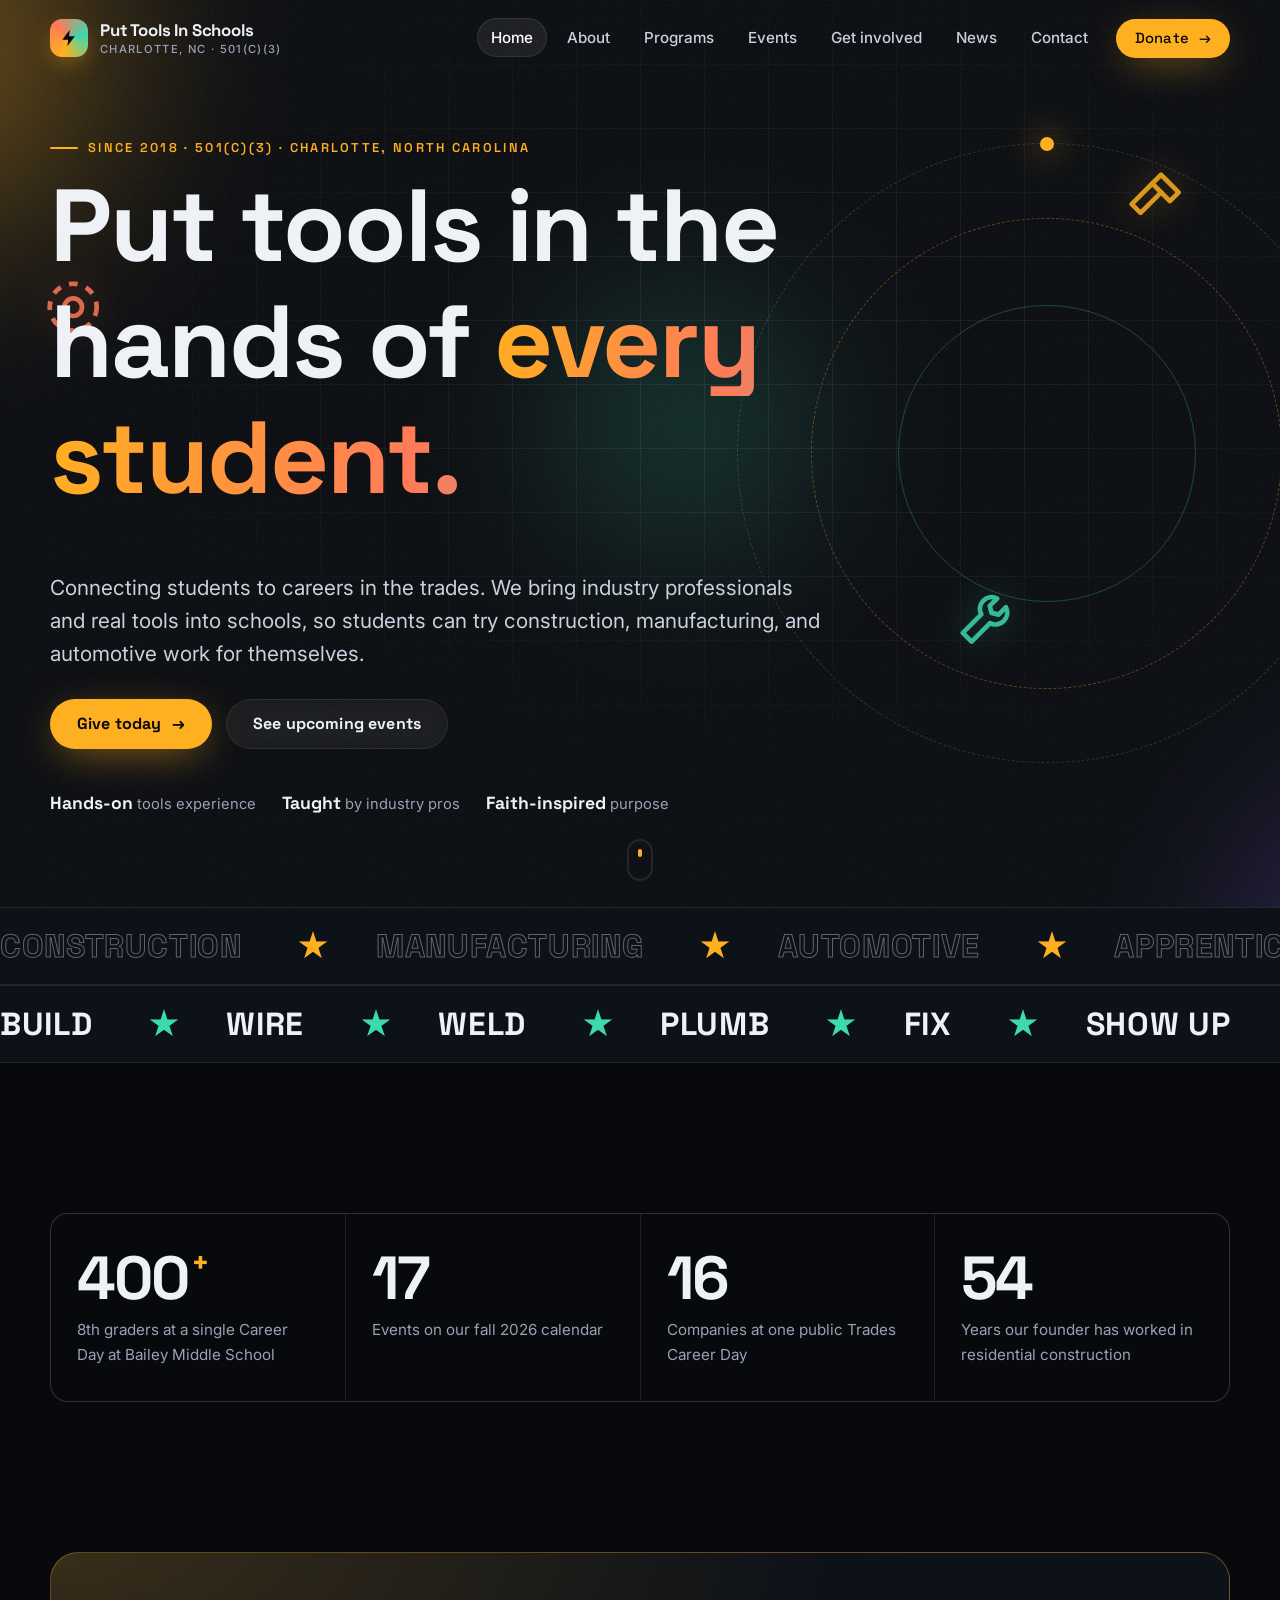
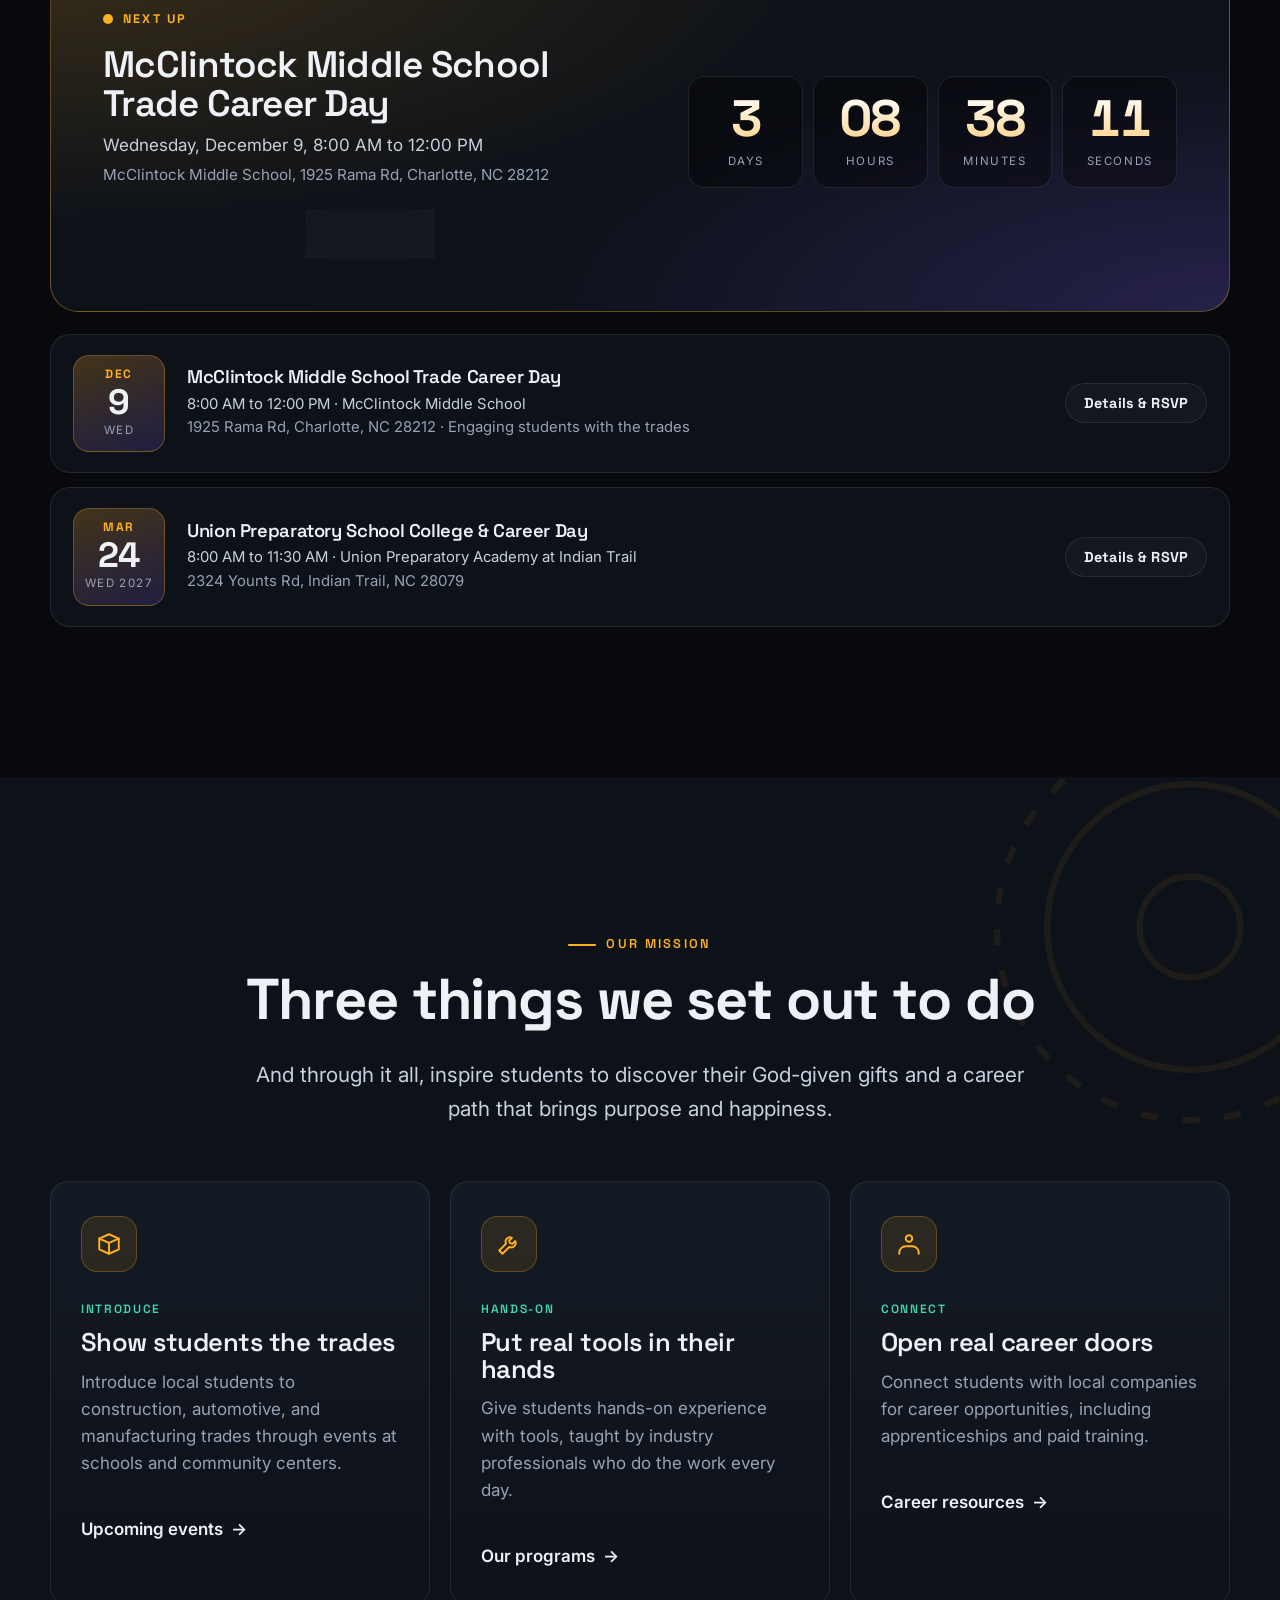
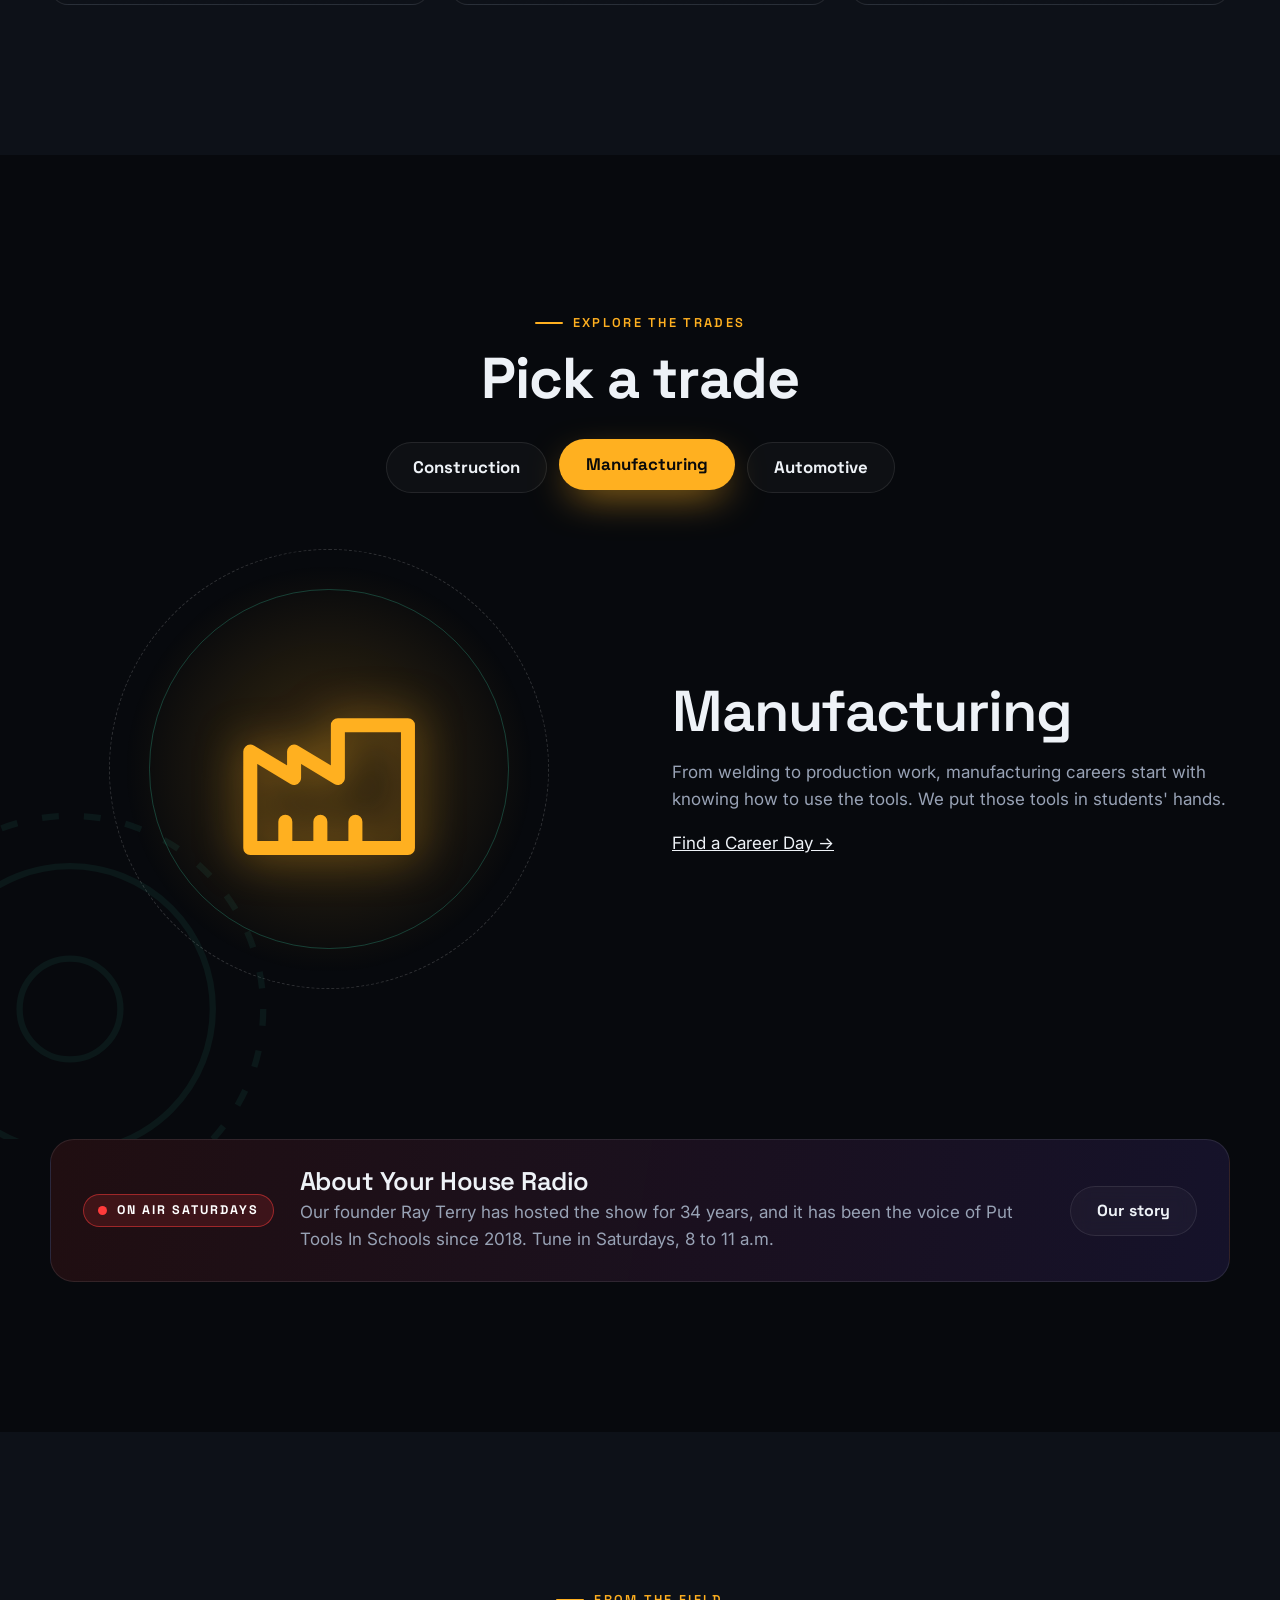
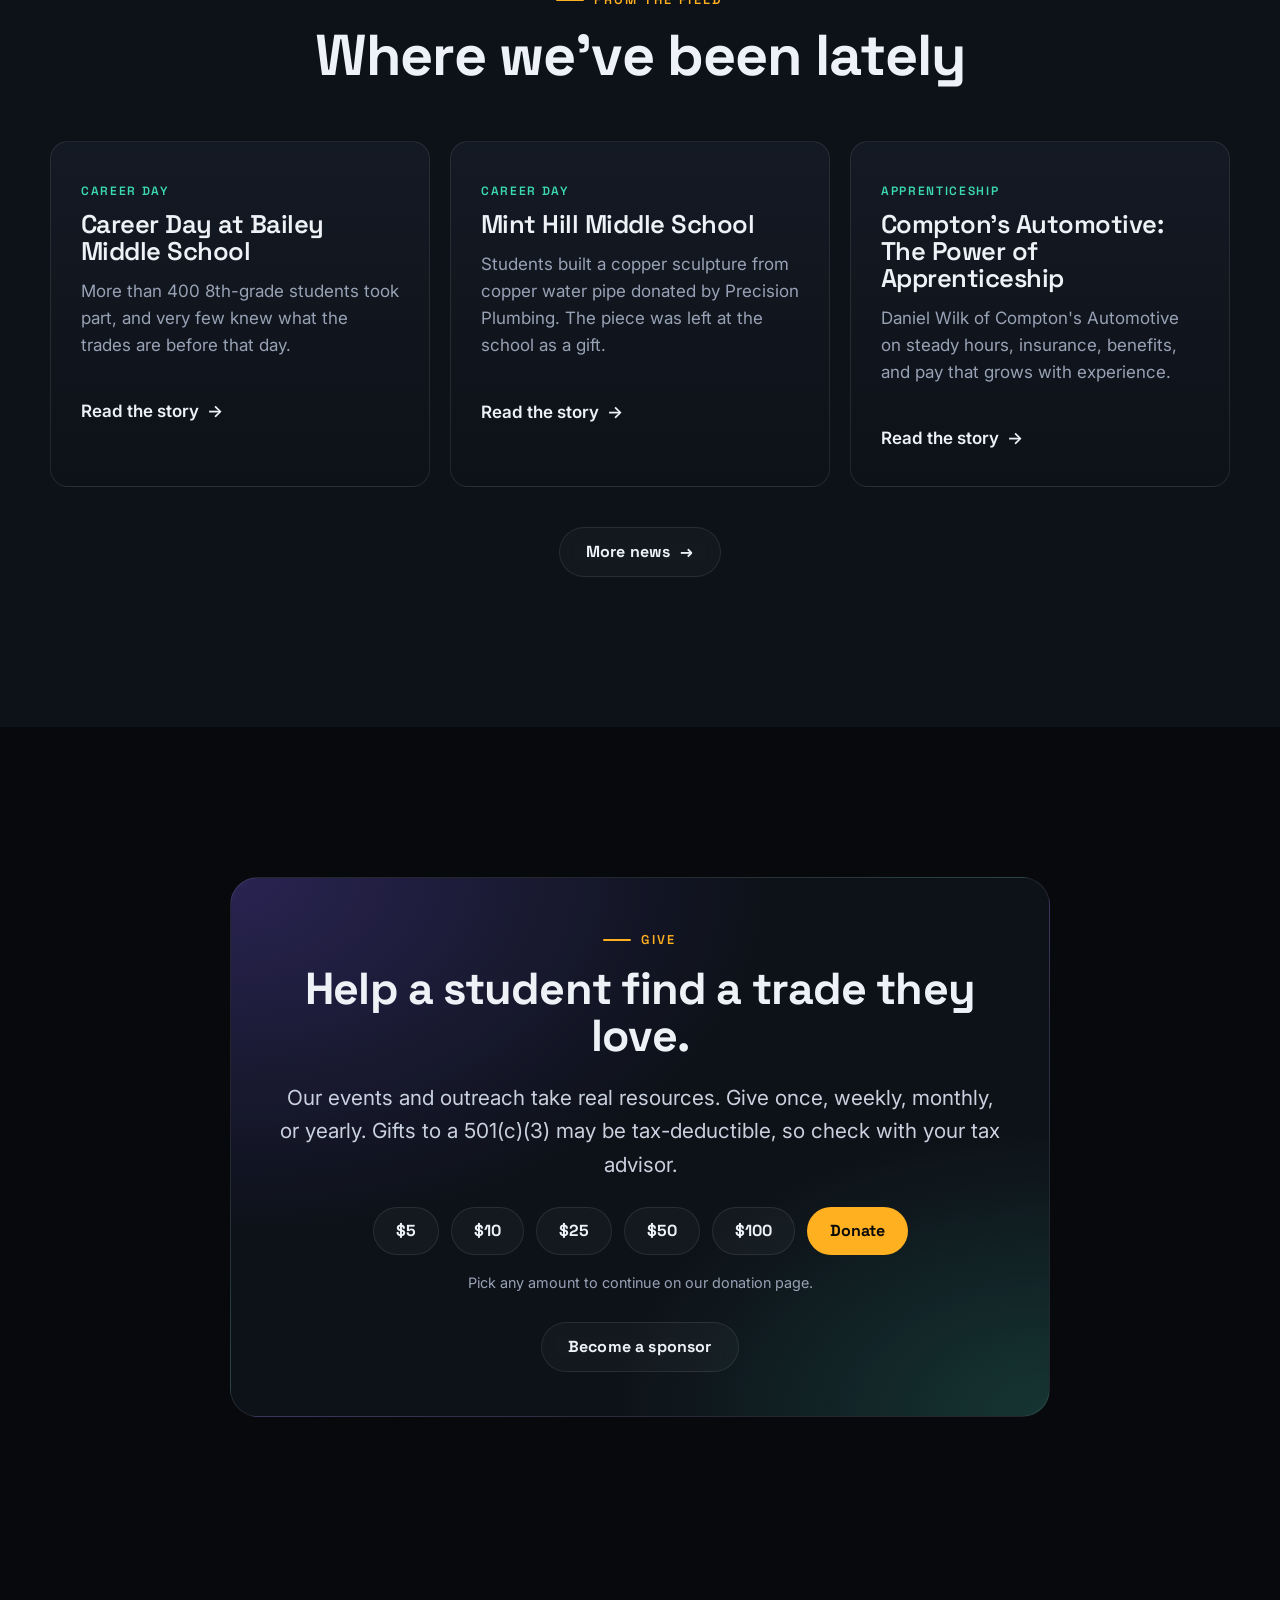
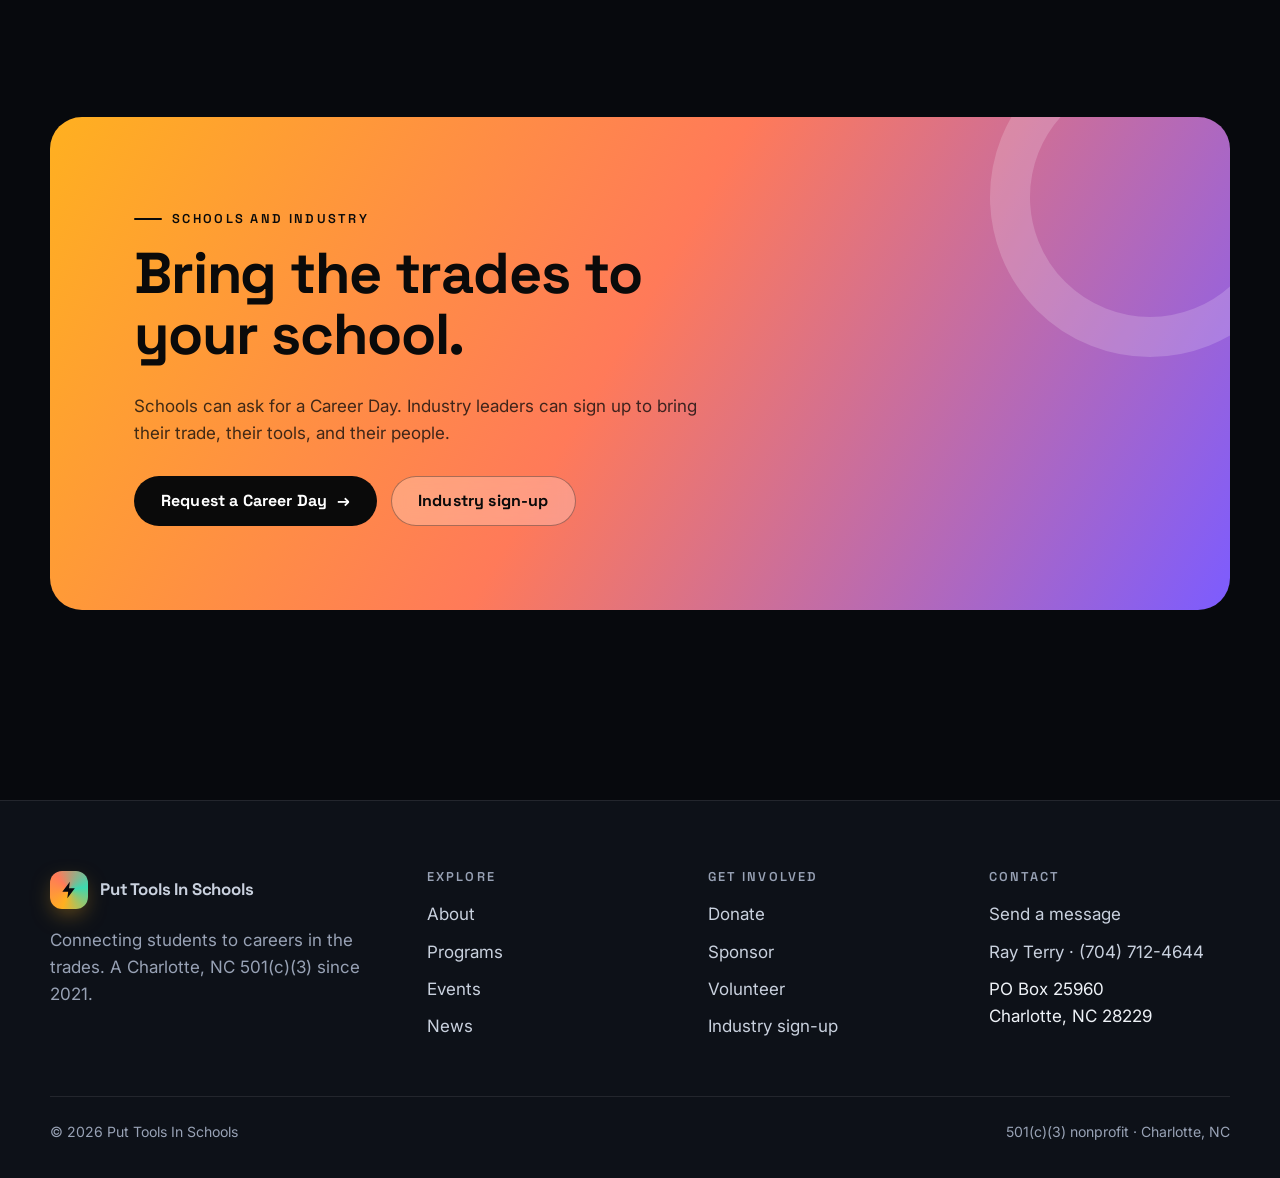
==== commit 2ada0b83: "Rebuild with real content: events page and countdown, history timeline, board, programs, resources" ====
--- a/index.html
+++ b/index.html
@@ -4,16 +4,17 @@
   <meta charset="utf-8">
   <meta name="viewport" content="width=device-width, initial-scale=1">
   <script>document.documentElement.classList.add("js");</script>
-  <title>Put Tools In Schools | Introducing students to the trades</title>
-  <meta name="description" content="Put Tools In Schools is a Charlotte, NC 501(c)(3) that introduces local students to careers in building, manufacturing, and automotive through hands-on tools experience.">
+  <title>Put Tools In Schools | Connecting students to careers in the trades</title>
+  <meta name="description" content="Put Tools In Schools is a Charlotte, NC 501(c)(3) that brings industry professionals and real tools into schools so students can explore careers in construction, manufacturing, and automotive.">
   <meta name="theme-color" content="#07090d">
   <link rel="icon" href="data:image/svg+xml,%3Csvg xmlns='http://www.w3.org/2000/svg' viewBox='0 0 32 32'%3E%3Crect width='32' height='32' rx='9' fill='%23ffb020'/%3E%3Cpath d='M17 5 8 18h7l-1 9 9-13h-7z' fill='%2307090d'/%3E%3C/svg%3E">
   <link rel="preconnect" href="https://fonts.googleapis.com">
   <link rel="preconnect" href="https://fonts.gstatic.com" crossorigin>
   <link href="https://fonts.googleapis.com/css2?family=Inter:wght@400;500;600&family=Space+Grotesk:wght@500;600;700&display=swap" rel="stylesheet">
-  <link rel="stylesheet" href="styles.css">
-  <script src="main.js" defer></script>
-  <script src="effects.js" defer></script>
+  <link rel="stylesheet" href="styles.css?v=6">
+  <script src="main.js?v=6" defer></script>
+  <script src="effects.js?v=6" defer></script>
+  <script src="events.js?v=6" defer></script>
 </head>
 <body>
   <a class="skip" href="#main">Skip to content</a>
@@ -30,6 +31,7 @@
           <li><a href="index.html" aria-current="page">Home</a></li>
           <li><a href="about.html">About</a></li>
           <li><a href="programs.html">Programs</a></li>
+          <li><a href="events.html">Events</a></li>
           <li><a href="get-involved.html">Get involved</a></li>
           <li><a href="news.html">News</a></li>
           <li><a href="contact.html">Contact</a></li>
@@ -51,7 +53,7 @@
       <svg class="float-tool ft-c" viewBox="0 0 24 24" fill="none" stroke="currentColor" stroke-width="1.6" aria-hidden="true"><circle cx="12" cy="12" r="3"/><circle cx="12" cy="12" r="8" stroke-dasharray="3 3"/></svg>
 
       <div class="wrap">
-        <p class="eyebrow">501(c)(3) nonprofit &middot; Charlotte, North Carolina</p>
+        <p class="eyebrow">Since 2018 &middot; 501(c)(3) &middot; Charlotte, North Carolina</p>
         <h1>
           <span class="split-word"><span style="--i:0">Put</span></span>
           <span class="split-word"><span style="--i:1">tools</span></span>
@@ -62,14 +64,14 @@
           <span class="split-word"><span style="--i:6" class="grad-text">every</span></span>
           <span class="split-word"><span style="--i:7" class="grad-text">student.</span></span>
         </h1>
-        <p class="lead reveal" style="--d:500ms">We introduce local students to careers in building, manufacturing, and the automotive industries through hands-on experience with the tools of the trades.</p>
+        <p class="lead reveal" style="--d:500ms">Connecting students to careers in the trades. We bring industry professionals and real tools into schools, so students can try construction, manufacturing, and automotive work for themselves.</p>
         <div class="btn-row reveal" style="--d:650ms">
           <a class="btn btn-primary" href="https://www.puttoolsinschools.org/donate">Give today <span class="arrow" aria-hidden="true">&rarr;</span></a>
-          <a class="btn btn-ghost" href="contact.html?topic=school">Bring a Career Day to your school</a>
+          <a class="btn btn-ghost" href="events.html">See upcoming events</a>
         </div>
         <div class="hero-meta reveal" style="--d:800ms">
           <span><strong>Hands-on</strong> tools experience</span>
-          <span><strong>Real</strong> career pathways</span>
+          <span><strong>Taught</strong> by industry pros</span>
           <span><strong>Faith-inspired</strong> purpose</span>
         </div>
       </div>
@@ -78,45 +80,83 @@
 
     <div class="marquee" aria-hidden="true">
       <div class="marquee-track">
-        <span>Tools <i>&#9733;</i></span><span>Trades <i>&#9733;</i></span><span>Careers <i>&#9733;</i></span><span>Apprenticeships <i>&#9733;</i></span><span>Students <i>&#9733;</i></span><span>Purpose <i>&#9733;</i></span>
-        <span>Tools <i>&#9733;</i></span><span>Trades <i>&#9733;</i></span><span>Careers <i>&#9733;</i></span><span>Apprenticeships <i>&#9733;</i></span><span>Students <i>&#9733;</i></span><span>Purpose <i>&#9733;</i></span>
+        <span>Construction <i>&#9733;</i></span><span>Manufacturing <i>&#9733;</i></span><span>Automotive <i>&#9733;</i></span><span>Apprenticeships <i>&#9733;</i></span><span>Career Days <i>&#9733;</i></span><span>Purpose <i>&#9733;</i></span>
+        <span>Construction <i>&#9733;</i></span><span>Manufacturing <i>&#9733;</i></span><span>Automotive <i>&#9733;</i></span><span>Apprenticeships <i>&#9733;</i></span><span>Career Days <i>&#9733;</i></span><span>Purpose <i>&#9733;</i></span>
       </div>
     </div>
     <div class="marquee rev" aria-hidden="true">
       <div class="marquee-track">
-        <span>Build <i>&#9733;</i></span><span>Measure <i>&#9733;</i></span><span>Fix <i>&#9733;</i></span><span>Create <i>&#9733;</i></span><span>Try it <i>&#9733;</i></span><span>Show up <i>&#9733;</i></span>
-        <span>Build <i>&#9733;</i></span><span>Measure <i>&#9733;</i></span><span>Fix <i>&#9733;</i></span><span>Create <i>&#9733;</i></span><span>Try it <i>&#9733;</i></span><span>Show up <i>&#9733;</i></span>
+        <span>Build <i>&#9733;</i></span><span>Wire <i>&#9733;</i></span><span>Weld <i>&#9733;</i></span><span>Plumb <i>&#9733;</i></span><span>Fix <i>&#9733;</i></span><span>Show up <i>&#9733;</i></span>
+        <span>Build <i>&#9733;</i></span><span>Wire <i>&#9733;</i></span><span>Weld <i>&#9733;</i></span><span>Plumb <i>&#9733;</i></span><span>Fix <i>&#9733;</i></span><span>Show up <i>&#9733;</i></span>
       </div>
     </div>
+
+    <section class="section" style="padding-bottom:0">
+      <div class="wrap">
+        <div class="stats reveal">
+          <div class="stat"><div class="num"><span data-count="400">400</span><sup>+</sup></div><p>8th graders at a single Career Day at Bailey Middle School</p></div>
+          <div class="stat"><div class="num"><span data-count="17">17</span></div><p>Events on our fall 2026 calendar</p></div>
+          <div class="stat"><div class="num"><span data-count="16">16</span></div><p>Companies at one public Trades Career Day</p></div>
+          <div class="stat"><div class="num"><span data-count="54">54</span></div><p>Years our founder has worked in residential construction</p></div>
+        </div>
+      </div>
+    </section>
+
+    <section class="section">
+      <div class="wrap">
+        <div class="countdown reveal" data-countdown>
+          <div>
+            <span class="label" data-cd-label>Next up</span>
+            <h3 data-cd-title>See our upcoming events</h3>
+            <p class="when" data-cd-when></p>
+            <p class="where" data-cd-where></p>
+            <div class="btn-row">
+              <a class="btn btn-primary" data-cd-link href="events.html">Details &amp; RSVP <span class="arrow" aria-hidden="true">&rarr;</span></a>
+              <a class="btn btn-ghost" href="events.html">All events</a>
+            </div>
+          </div>
+          <div class="clock" aria-hidden="true">
+            <div><b data-cd-d>--</b><span>Days</span></div>
+            <div><b data-cd-h>--</b><span>Hours</span></div>
+            <div><b data-cd-m>--</b><span>Minutes</span></div>
+            <div><b data-cd-s>--</b><span>Seconds</span></div>
+          </div>
+        </div>
+        <div style="margin-top:22px" data-events data-limit="3">
+          <p class="events-empty"><a href="events.html">See upcoming events</a></p>
+        </div>
+      </div>
+    </section>
 
     <section class="section muted-bg">
       <svg class="gear g-r" viewBox="0 0 100 100" fill="none" stroke="currentColor" stroke-width="1.5" aria-hidden="true"><circle cx="50" cy="50" r="46" stroke-dasharray="4 6"/><circle cx="50" cy="50" r="34"/><circle cx="50" cy="50" r="12"/></svg>
       <div class="wrap">
         <div class="center reveal">
-          <p class="eyebrow">Our purpose</p>
+          <p class="eyebrow">Our mission</p>
           <h2 data-letters>Three things we set out to do</h2>
+          <p class="lead">And through it all, inspire students to discover their God-given gifts and a career path that brings purpose and happiness.</p>
         </div>
         <div class="grid-3" style="margin-top:56px">
           <article class="card reveal">
             <div class="icon"><svg viewBox="0 0 24 24" fill="none" stroke="currentColor" stroke-width="1.8" stroke-linecap="round" stroke-linejoin="round" aria-hidden="true"><path d="M3 7l9-4 9 4-9 4-9-4z"/><path d="M3 7v10l9 4 9-4V7"/><path d="M12 11v10"/></svg></div>
-            <span class="tag">Careers</span>
+            <span class="tag">Introduce</span>
             <h3>Show students the trades</h3>
-            <p>Introduce local students to careers in building, manufacturing, and the automotive industries. Many students we meet have never heard what the trades are.</p>
+            <p>Introduce local students to construction, automotive, and manufacturing trades through events at schools and community centers.</p>
+            <a class="more" href="events.html">Upcoming events <span aria-hidden="true">&rarr;</span></a>
+          </article>
+          <article class="card reveal" style="--d:120ms">
+            <div class="icon"><svg viewBox="0 0 24 24" fill="none" stroke="currentColor" stroke-width="1.8" stroke-linecap="round" stroke-linejoin="round" aria-hidden="true"><path d="M14.7 6.3a4 4 0 0 0-5.4 5.4L3 18l3 3 6.3-6.3a4 4 0 0 0 5.4-5.4l-2.5 2.5-2.4-.6-.6-2.4z"/></svg></div>
+            <span class="tag">Hands-on</span>
+            <h3>Put real tools in their hands</h3>
+            <p>Give students hands-on experience with tools, taught by industry professionals who do the work every day.</p>
             <a class="more" href="programs.html">Our programs <span aria-hidden="true">&rarr;</span></a>
           </article>
-          <article class="card reveal" style="--d:120ms">
-            <div class="icon"><svg viewBox="0 0 24 24" fill="none" stroke="currentColor" stroke-width="1.8" stroke-linecap="round" stroke-linejoin="round" aria-hidden="true"><path d="M9 3h6"/><path d="M10 3v6l-5 9a2 2 0 0 0 1.8 3h10.4A2 2 0 0 0 19 18l-5-9V3"/><path d="M7.5 15h9"/></svg></div>
-            <span class="tag">Hands-on</span>
-            <h3>Use the real tools</h3>
-            <p>Give students a hands-on educational experience with the tools of various trades, not just a poster or a video.</p>
-            <a class="more" href="programs.html">See how <span aria-hidden="true">&rarr;</span></a>
-          </article>
           <article class="card reveal" style="--d:240ms">
-            <div class="icon"><svg viewBox="0 0 24 24" fill="none" stroke="currentColor" stroke-width="1.8" stroke-linecap="round" stroke-linejoin="round" aria-hidden="true"><path d="M12 21s-7-4.5-9.5-9A5 5 0 0 1 12 6a5 5 0 0 1 9.5 6c-2.5 4.5-9.5 9-9.5 9z"/></svg></div>
-            <span class="tag">Purpose</span>
-            <h3>Find a path with purpose</h3>
-            <p>Inspire students to discover their God-given gifts, and to choose a career path that brings purpose and happiness.</p>
-            <a class="more" href="about.html">Our story <span aria-hidden="true">&rarr;</span></a>
+            <div class="icon"><svg viewBox="0 0 24 24" fill="none" stroke="currentColor" stroke-width="1.8" stroke-linecap="round" stroke-linejoin="round" aria-hidden="true"><path d="M9 7a3 3 0 1 0 6 0 3 3 0 0 0-6 0"/><path d="M3 21v-1a6 6 0 0 1 6-6h6a6 6 0 0 1 6 6v1"/></svg></div>
+            <span class="tag">Connect</span>
+            <h3>Open real career doors</h3>
+            <p>Connect students with local companies for career opportunities, including apprenticeships and paid training.</p>
+            <a class="more" href="news.html#resources">Career resources <span aria-hidden="true">&rarr;</span></a>
           </article>
         </div>
       </div>
@@ -131,19 +171,19 @@
         </div>
 
         <div class="trades-tabs reveal" data-trades role="tablist" aria-label="Trades">
-          <button class="trade-tab" type="button" role="tab" data-trade-tab="building" aria-selected="true">Building</button>
+          <button class="trade-tab" type="button" role="tab" data-trade-tab="construction" aria-selected="true">Construction</button>
           <button class="trade-tab" type="button" role="tab" data-trade-tab="manufacturing" aria-selected="false">Manufacturing</button>
           <button class="trade-tab" type="button" role="tab" data-trade-tab="automotive" aria-selected="false">Automotive</button>
 
           <div class="trade-stage" style="width:100%">
-            <div class="trade-panel" data-trade-panel="building">
+            <div class="trade-panel" data-trade-panel="construction">
               <div class="trade-art">
                 <svg viewBox="0 0 24 24" aria-hidden="true"><path pathLength="1" d="M3 11l9-7 9 7v10H3z"/><path pathLength="1" d="M9 21v-6h6v6"/></svg>
               </div>
               <div class="trade-copy">
-                <h3>Building</h3>
-                <p>Introduce local students to careers in building, with hands-on time with the tools of the trade.</p>
-                <a class="more" href="contact.html?topic=school">Bring a Career Day <span aria-hidden="true">&rarr;</span></a>
+                <h3>Construction</h3>
+                <p>Carpentry, electrical, plumbing, HVAC, masonry, and more. Students meet the people who build Charlotte and try the tools they use.</p>
+                <a class="more" href="events.html">Find a Career Day <span aria-hidden="true">&rarr;</span></a>
               </div>
             </div>
             <div class="trade-panel" data-trade-panel="manufacturing" hidden>
@@ -152,8 +192,8 @@
               </div>
               <div class="trade-copy">
                 <h3>Manufacturing</h3>
-                <p>Introduce local students to careers in manufacturing, with hands-on time with the tools of the trade.</p>
-                <a class="more" href="contact.html?topic=school">Bring a Career Day <span aria-hidden="true">&rarr;</span></a>
+                <p>From welding to production work, manufacturing careers start with knowing how to use the tools. We put those tools in students' hands.</p>
+                <a class="more" href="events.html">Find a Career Day <span aria-hidden="true">&rarr;</span></a>
               </div>
             </div>
             <div class="trade-panel" data-trade-panel="automotive" hidden>
@@ -162,8 +202,8 @@
               </div>
               <div class="trade-copy">
                 <h3>Automotive</h3>
-                <p>Introduce local students to careers in the automotive industry, with hands-on time with the tools of the trade.</p>
-                <a class="more" href="contact.html?topic=school">Bring a Career Day <span aria-hidden="true">&rarr;</span></a>
+                <p>Partners like Compton's Automotive show students what an apprenticeship in auto repair looks like, with steady hours and benefits.</p>
+                <a class="more" href="https://www.puttoolsinschools.org/post/compton-s-automotive-pt-2-the-power-of-apprenticeship">Read the story <span aria-hidden="true">&rarr;</span></a>
               </div>
             </div>
           </div>
@@ -171,31 +211,47 @@
       </div>
     </section>
 
+    <section class="section" style="padding-top:0">
+      <div class="wrap">
+        <div class="radio-band reveal">
+          <span class="onair">On air Saturdays</span>
+          <div>
+            <h3>About Your House Radio</h3>
+            <p>Our founder Ray Terry has hosted the show for 34 years, and it has been the voice of Put Tools In Schools since 2018. Tune in Saturdays, 8 to 11 a.m.</p>
+          </div>
+          <a class="btn btn-ghost" href="about.html">Our story</a>
+        </div>
+      </div>
+    </section>
+
     <section class="section muted-bg">
       <div class="wrap">
         <div class="center reveal">
-          <p class="eyebrow">Recent in the field</p>
+          <p class="eyebrow">From the field</p>
           <h2 data-letters>Where we've been lately</h2>
         </div>
         <div class="grid-3" style="margin-top:56px">
           <article class="card reveal">
             <span class="tag">Career Day</span>
             <h3>Career Day at Bailey Middle School</h3>
-            <p>More than 400 8th-grade students took part, and most had never heard what the trades could offer them.</p>
+            <p>More than 400 8th-grade students took part, and very few knew what the trades are before that day.</p>
             <a class="more" href="https://www.puttoolsinschools.org/post/career-day-at-bailey-middle-school">Read the story <span aria-hidden="true">&rarr;</span></a>
           </article>
           <article class="card reveal" style="--d:120ms">
             <span class="tag">Career Day</span>
             <h3>Mint Hill Middle School</h3>
-            <p>Students built a copper sculpture from copper pipe donated by Precision Plumbing, and the piece was left at the school as a gift.</p>
+            <p>Students built a copper sculpture from copper water pipe donated by Precision Plumbing. The piece was left at the school as a gift.</p>
             <a class="more" href="https://www.puttoolsinschools.org/post/mint-hill-middle-school-trades-career-day">Read the story <span aria-hidden="true">&rarr;</span></a>
           </article>
           <article class="card reveal" style="--d:240ms">
-            <span class="tag">Volunteer</span>
-            <h3>Tool Box Work Days</h3>
-            <p>Volunteers prepare the tool boxes used to connect students to the trades and their tools.</p>
-            <a class="more" href="https://www.puttoolsinschools.org/post/tool-box-work-days">Read more <span aria-hidden="true">&rarr;</span></a>
-          </article>
+            <span class="tag">Apprenticeship</span>
+            <h3>Compton's Automotive: The Power of Apprenticeship</h3>
+            <p>Daniel Wilk of Compton's Automotive on steady hours, insurance, benefits, and pay that grows with experience.</p>
+            <a class="more" href="https://www.puttoolsinschools.org/post/compton-s-automotive-pt-2-the-power-of-apprenticeship">Read the story <span aria-hidden="true">&rarr;</span></a>
+          </article>
+        </div>
+        <div class="btn-row" style="justify-content:center;margin-top:40px">
+          <a class="btn btn-ghost" href="news.html">More news <span class="arrow" aria-hidden="true">&rarr;</span></a>
         </div>
       </div>
     </section>
@@ -205,7 +261,7 @@
         <div class="panel reveal" style="text-align:center;max-width:820px;margin-inline:auto">
           <p class="eyebrow" style="justify-content:center">Give</p>
           <h2 data-letters style="font-size:clamp(1.8rem,4vw,2.8rem)">Help a student find a trade they love.</h2>
-          <p class="lead" style="margin-inline:auto">Give once, weekly, monthly, or yearly. Gifts to a 501(c)(3) may be tax-deductible, so check with your tax advisor.</p>
+          <p class="lead" style="margin-inline:auto">Our events and outreach take real resources. Give once, weekly, monthly, or yearly. Gifts to a 501(c)(3) may be tax-deductible, so check with your tax advisor.</p>
           <div class="chips">
             <a class="chip" href="https://www.puttoolsinschools.org/donate">$5</a>
             <a class="chip" href="https://www.puttoolsinschools.org/donate">$10</a>
@@ -216,7 +272,7 @@
           </div>
           <p class="chip-note">Pick any amount to continue on our donation page.</p>
           <div class="btn-row" style="justify-content:center">
-            <a class="btn btn-ghost" href="https://www.puttoolsinschools.org/studio-2">Become a sponsor</a>
+            <a class="btn btn-ghost" href="get-involved.html#sponsor">Become a sponsor</a>
           </div>
         </div>
       </div>
@@ -225,12 +281,12 @@
     <section class="section">
       <div class="wrap">
         <div class="cta-band reveal">
-          <p class="eyebrow" style="color:#0a0a0a">Bring the trades to your school</p>
-          <h2 data-letters>Want a Career Day at your school?</h2>
-          <p>Tell us about your students and your school. We'll talk about what a visit could look like.</p>
+          <p class="eyebrow" style="color:#0a0a0a">Schools and industry</p>
+          <h2 data-letters>Bring the trades to your school.</h2>
+          <p>Schools can ask for a Career Day. Industry leaders can sign up to bring their trade, their tools, and their people.</p>
           <div class="btn-row">
-            <a class="btn btn-primary" href="contact.html?topic=school">Contact us <span class="arrow" aria-hidden="true">&rarr;</span></a>
-            <a class="btn btn-ghost" href="get-involved.html#volunteer">Volunteer</a>
+            <a class="btn btn-primary" href="contact.html?topic=school">Request a Career Day <span class="arrow" aria-hidden="true">&rarr;</span></a>
+            <a class="btn btn-ghost" href="get-involved.html#industry">Industry sign-up</a>
           </div>
         </div>
       </div>
@@ -242,15 +298,15 @@
       <div class="footer-grid">
         <div>
           <a class="brand" href="index.html"><span class="brand-mark" aria-hidden="true"><svg viewBox="0 0 24 24" fill="#07090d"><path d="M13 2 4 14h7l-1 8 9-12h-7l1-8z"/></svg></span><span>Put Tools In Schools</span></a>
-          <p style="margin-top:18px;max-width:34ch">A Charlotte, NC 501(c)(3) nonprofit introducing students to the trades.</p>
+          <p style="margin-top:18px;max-width:34ch">Connecting students to careers in the trades. A Charlotte, NC 501(c)(3) since 2021.</p>
         </div>
         <div>
           <h4>Explore</h4>
-          <ul><li><a href="about.html">About</a></li><li><a href="programs.html">Programs</a></li><li><a href="news.html">News</a></li></ul>
+          <ul><li><a href="about.html">About</a></li><li><a href="programs.html">Programs</a></li><li><a href="events.html">Events</a></li><li><a href="news.html">News</a></li></ul>
         </div>
         <div>
           <h4>Get involved</h4>
-          <ul><li><a href="https://www.puttoolsinschools.org/donate">Donate</a></li><li><a href="https://www.puttoolsinschools.org/studio-2">Sponsors</a></li><li><a href="get-involved.html#volunteer">Volunteer</a></li></ul>
+          <ul><li><a href="https://www.puttoolsinschools.org/donate">Donate</a></li><li><a href="get-involved.html#sponsor">Sponsor</a></li><li><a href="get-involved.html#volunteer">Volunteer</a></li><li><a href="get-involved.html#industry">Industry sign-up</a></li></ul>
         </div>
         <div>
           <h4>Contact</h4>
--- a/styles.css
+++ b/styles.css
@@ -131,7 +131,7 @@
 .menu-toggle[aria-expanded="true"] span::before { transform: translateY(6px) rotate(45deg); }
 .menu-toggle[aria-expanded="true"] span::after { transform: translateY(-6px) rotate(-45deg); }
 
-@media (max-width: 920px) {
+@media (max-width: 1100px) {
   .menu-toggle { display: inline-flex; }
   .nav-links {
     position: fixed; inset: 76px 12px auto 12px; flex-direction: column; align-items: stretch; gap: 4px;
@@ -514,6 +514,101 @@
 .cursor-ring.hover { width: 64px; height: 64px; margin: -32px 0 0 -32px; background: rgba(255, 176, 32, 0.12); border-color: rgba(255, 176, 32, 0.45); }
 @media (pointer: coarse) { .cursor-ring { display: none; } }
 
+/* ---------- Countdown ---------- */
+.countdown {
+  position: relative; overflow: hidden; border-radius: 28px; padding: clamp(28px, 5vw, 52px);
+  border: 1px solid rgba(255, 176, 32, 0.35);
+  background: radial-gradient(120% 140% at 0% 0%, rgba(255, 176, 32, 0.18), transparent 55%), radial-gradient(100% 120% at 100% 100%, rgba(124, 92, 255, 0.22), transparent 60%), var(--bg-2);
+  display: grid; grid-template-columns: 1.1fr 1fr; gap: clamp(20px, 4vw, 48px); align-items: center;
+}
+.countdown[hidden] { display: none; }
+.countdown .label { display: inline-flex; align-items: center; gap: 10px; font: 700 0.78rem/1 var(--display); text-transform: uppercase; letter-spacing: 0.18em; color: var(--accent); }
+.countdown .label::before { content: ""; width: 10px; height: 10px; border-radius: 50%; background: var(--accent); animation: ping 1.8s infinite; }
+@keyframes ping { 0% { box-shadow: 0 0 0 0 rgba(255, 176, 32, 0.7); } 80%, 100% { box-shadow: 0 0 0 14px rgba(255, 176, 32, 0); } }
+.countdown h3 { font-size: clamp(1.5rem, 3vw, 2.3rem); margin: 14px 0 8px; }
+.countdown .when { color: #c9d1de; margin: 0 0 4px; }
+.countdown .where { color: var(--muted); margin: 0; font-size: 0.95rem; }
+.countdown .btn-row { margin-top: 22px; }
+.clock { display: grid; grid-template-columns: repeat(4, 1fr); gap: 10px; }
+.clock div { text-align: center; padding: 16px 6px; border-radius: 16px; background: rgba(0, 0, 0, 0.35); border: 1px solid var(--line); }
+.clock b {
+  display: block; font: 700 clamp(1.8rem, 4.4vw, 3.2rem)/1 var(--display); letter-spacing: -0.03em; font-variant-numeric: tabular-nums;
+  background: linear-gradient(180deg, #fff, #ffd38a); -webkit-background-clip: text; background-clip: text; color: transparent;
+}
+.clock span { display: block; margin-top: 8px; font-size: 0.72rem; text-transform: uppercase; letter-spacing: 0.14em; color: var(--muted); }
+@media (max-width: 860px) { .countdown { grid-template-columns: 1fr; } }
+
+/* ---------- Event list ---------- */
+.event-list { list-style: none; margin: 0; padding: 0; display: grid; gap: 14px; }
+.event-row {
+  display: grid; grid-template-columns: 92px 1fr auto; gap: 22px; align-items: center; padding: 20px 22px;
+  border-radius: 20px; border: 1px solid var(--line); background: var(--bg-2); transition: transform 0.35s var(--ease), border-color 0.3s;
+}
+.event-row:hover { transform: translateX(6px); border-color: rgba(255, 176, 32, 0.45); }
+.date-tile { text-align: center; border-radius: 16px; padding: 12px 6px; background: linear-gradient(160deg, rgba(255, 176, 32, 0.22), rgba(124, 92, 255, 0.18)); border: 1px solid rgba(255, 176, 32, 0.3); }
+.date-tile .m { display: block; font: 700 0.75rem/1 var(--display); text-transform: uppercase; letter-spacing: 0.16em; color: var(--accent); }
+.date-tile .d { display: block; font: 700 2.2rem/1.05 var(--display); margin-top: 4px; color: var(--ink); }
+.date-tile .w { display: block; font-size: 0.72rem; color: var(--muted); text-transform: uppercase; letter-spacing: 0.12em; }
+.event-row h3 { font-size: 1.15rem; margin: 0 0 6px; }
+.event-row p { margin: 0; font-size: 0.93rem; }
+.event-row .meta { color: #c9d1de; }
+.event-row .btn { padding: 12px 18px; font-size: 0.9rem; white-space: nowrap; }
+.events-empty { padding: 22px; border-radius: 18px; border: 1px dashed var(--line); color: var(--muted); }
+.events-empty a { color: var(--accent); }
+@media (max-width: 640px) {
+  .event-row { grid-template-columns: 72px 1fr; gap: 16px; }
+  .event-row .btn { grid-column: 1 / -1; width: 100%; }
+  .date-tile .d { font-size: 1.8rem; }
+}
+
+/* ---------- Timeline ---------- */
+.timeline { position: relative; list-style: none; margin: 56px 0 0; padding: 0 0 0 46px; display: grid; gap: 22px; }
+.timeline::before { content: ""; position: absolute; left: 14px; top: 6px; bottom: 6px; width: 2px; background: var(--line); border-radius: 2px; }
+.timeline::after {
+  content: ""; position: absolute; left: 14px; top: 6px; width: 2px; height: calc((100% - 12px) * var(--p, 1));
+  background: linear-gradient(180deg, var(--accent), #ff7a59, var(--accent-2)); border-radius: 2px; box-shadow: 0 0 18px rgba(255, 176, 32, 0.6);
+}
+.timeline li { position: relative; padding: 24px 26px; border-radius: 20px; border: 1px solid var(--line); background: var(--bg-2); }
+.timeline li::before {
+  content: ""; position: absolute; left: -39px; top: 30px; width: 14px; height: 14px; border-radius: 50%;
+  background: var(--bg); border: 3px solid var(--accent); box-shadow: 0 0 0 6px rgba(255, 176, 32, 0.12);
+}
+.timeline .yr { font: 700 clamp(1.6rem, 3.4vw, 2.4rem)/1 var(--display); letter-spacing: -0.02em; }
+.timeline h3 { margin: 10px 0 6px; font-size: 1.2rem; }
+.timeline p { margin: 0; }
+
+/* ---------- Board ---------- */
+.board { display: grid; grid-template-columns: repeat(5, 1fr); gap: 16px; margin-top: 50px; }
+.member { padding: 24px 18px; border-radius: 20px; border: 1px solid var(--line); background: var(--bg-2); text-align: center; transition: transform 0.35s var(--ease), border-color 0.3s; }
+.member:hover { transform: translateY(-6px); border-color: rgba(255, 176, 32, 0.4); }
+.avatar {
+  width: 64px; height: 64px; margin: 0 auto 14px; border-radius: 50%; display: grid; place-items: center;
+  font: 700 1.2rem/1 var(--display); color: #0a0a0a; background: conic-gradient(from 200deg, var(--accent), #ff7a59, var(--accent-2), var(--accent));
+}
+.member h3 { font-size: 1.02rem; margin: 0 0 6px; }
+.member .role { display: block; font: 600 0.75rem/1.2 var(--display); text-transform: uppercase; letter-spacing: 0.12em; color: var(--accent-2); }
+.member p { margin: 8px 0 0; font-size: 0.88rem; }
+@media (max-width: 1024px) { .board { grid-template-columns: repeat(3, 1fr); } }
+@media (max-width: 640px) { .board { grid-template-columns: 1fr 1fr; } }
+
+/* ---------- Radio band and tag cloud ---------- */
+.onair {
+  display: inline-flex; align-items: center; gap: 10px; padding: 9px 14px; border-radius: 999px; white-space: nowrap;
+  font: 700 0.78rem/1 var(--display); letter-spacing: 0.16em; text-transform: uppercase; color: #fff;
+  background: rgba(255, 59, 59, 0.14); border: 1px solid rgba(255, 59, 59, 0.5);
+}
+.onair::before { content: ""; width: 9px; height: 9px; border-radius: 50%; background: #ff3b3b; animation: blink 1.2s ease-in-out infinite; }
+@keyframes blink { 50% { opacity: 0.25; } }
+.radio-band {
+  display: grid; grid-template-columns: auto 1fr auto; gap: 26px; align-items: center; padding: 28px 32px; border-radius: 24px;
+  border: 1px solid var(--line); background: linear-gradient(100deg, rgba(255, 59, 59, 0.1), rgba(124, 92, 255, 0.12));
+}
+.radio-band h3 { margin: 0 0 4px; }
+.radio-band p { margin: 0; }
+@media (max-width: 760px) { .radio-band { grid-template-columns: 1fr; } }
+.tag-cloud { display: flex; flex-wrap: wrap; gap: 10px; margin-top: 18px; }
+.tag-cloud span { padding: 10px 16px; border-radius: 999px; border: 1px solid rgba(61, 217, 176, 0.35); background: rgba(61, 217, 176, 0.08); color: var(--accent-2); font: 600 0.92rem/1 var(--display); }
+
 /* ---------- Reduced motion ---------- */
 @media (prefers-reduced-motion: reduce) {
   html { scroll-behavior: auto; }
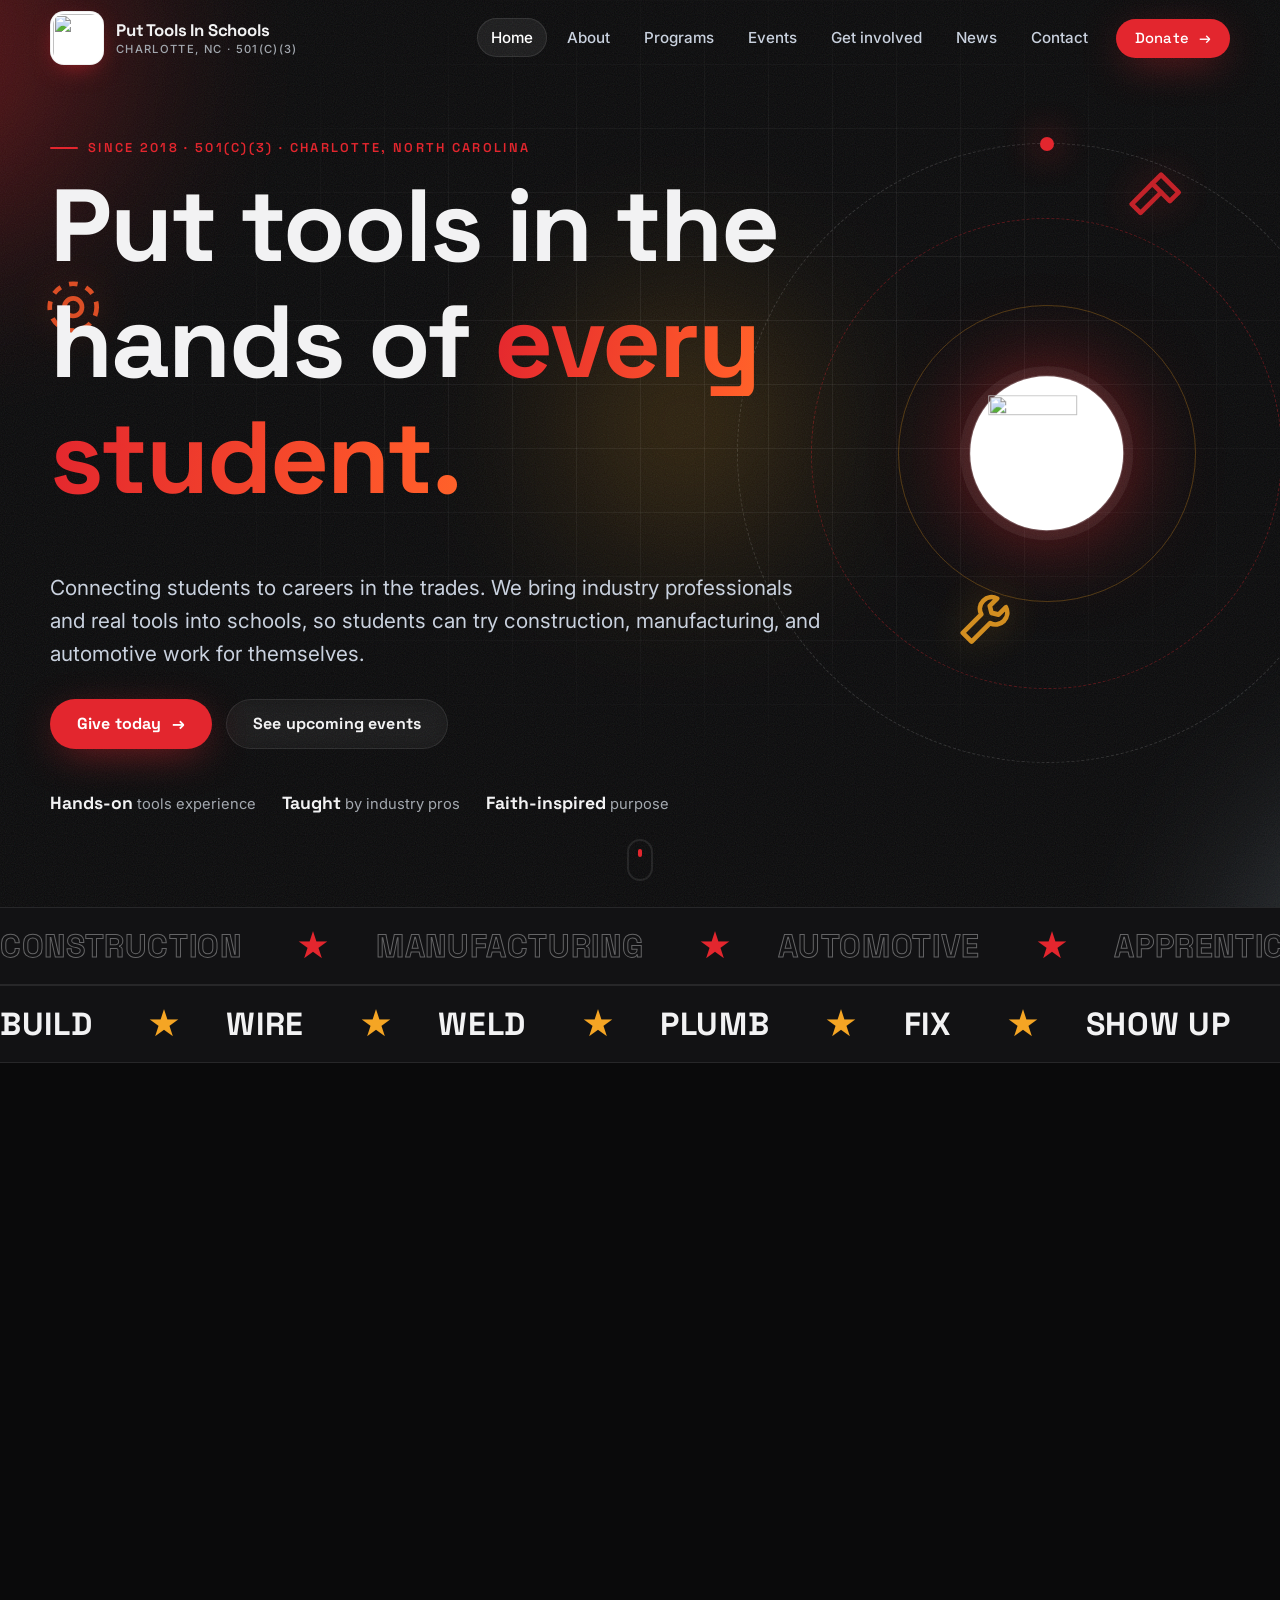
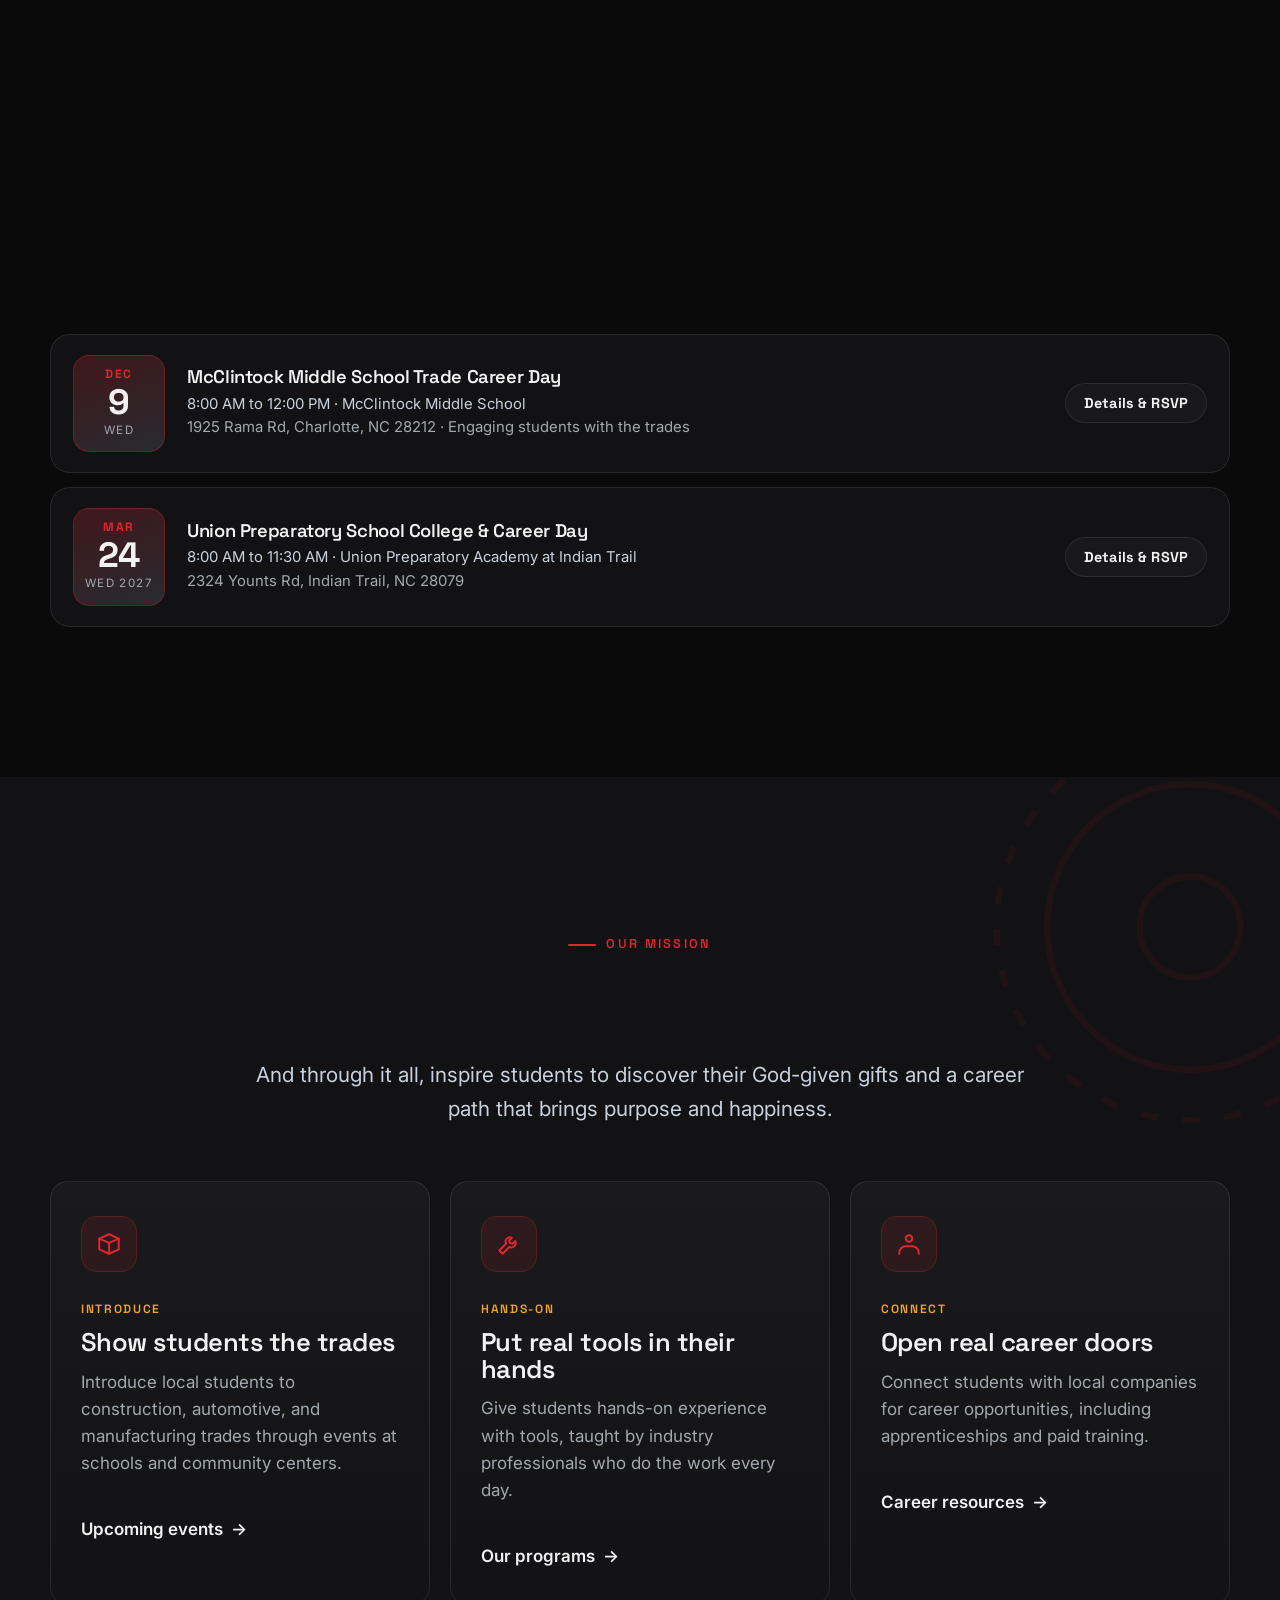
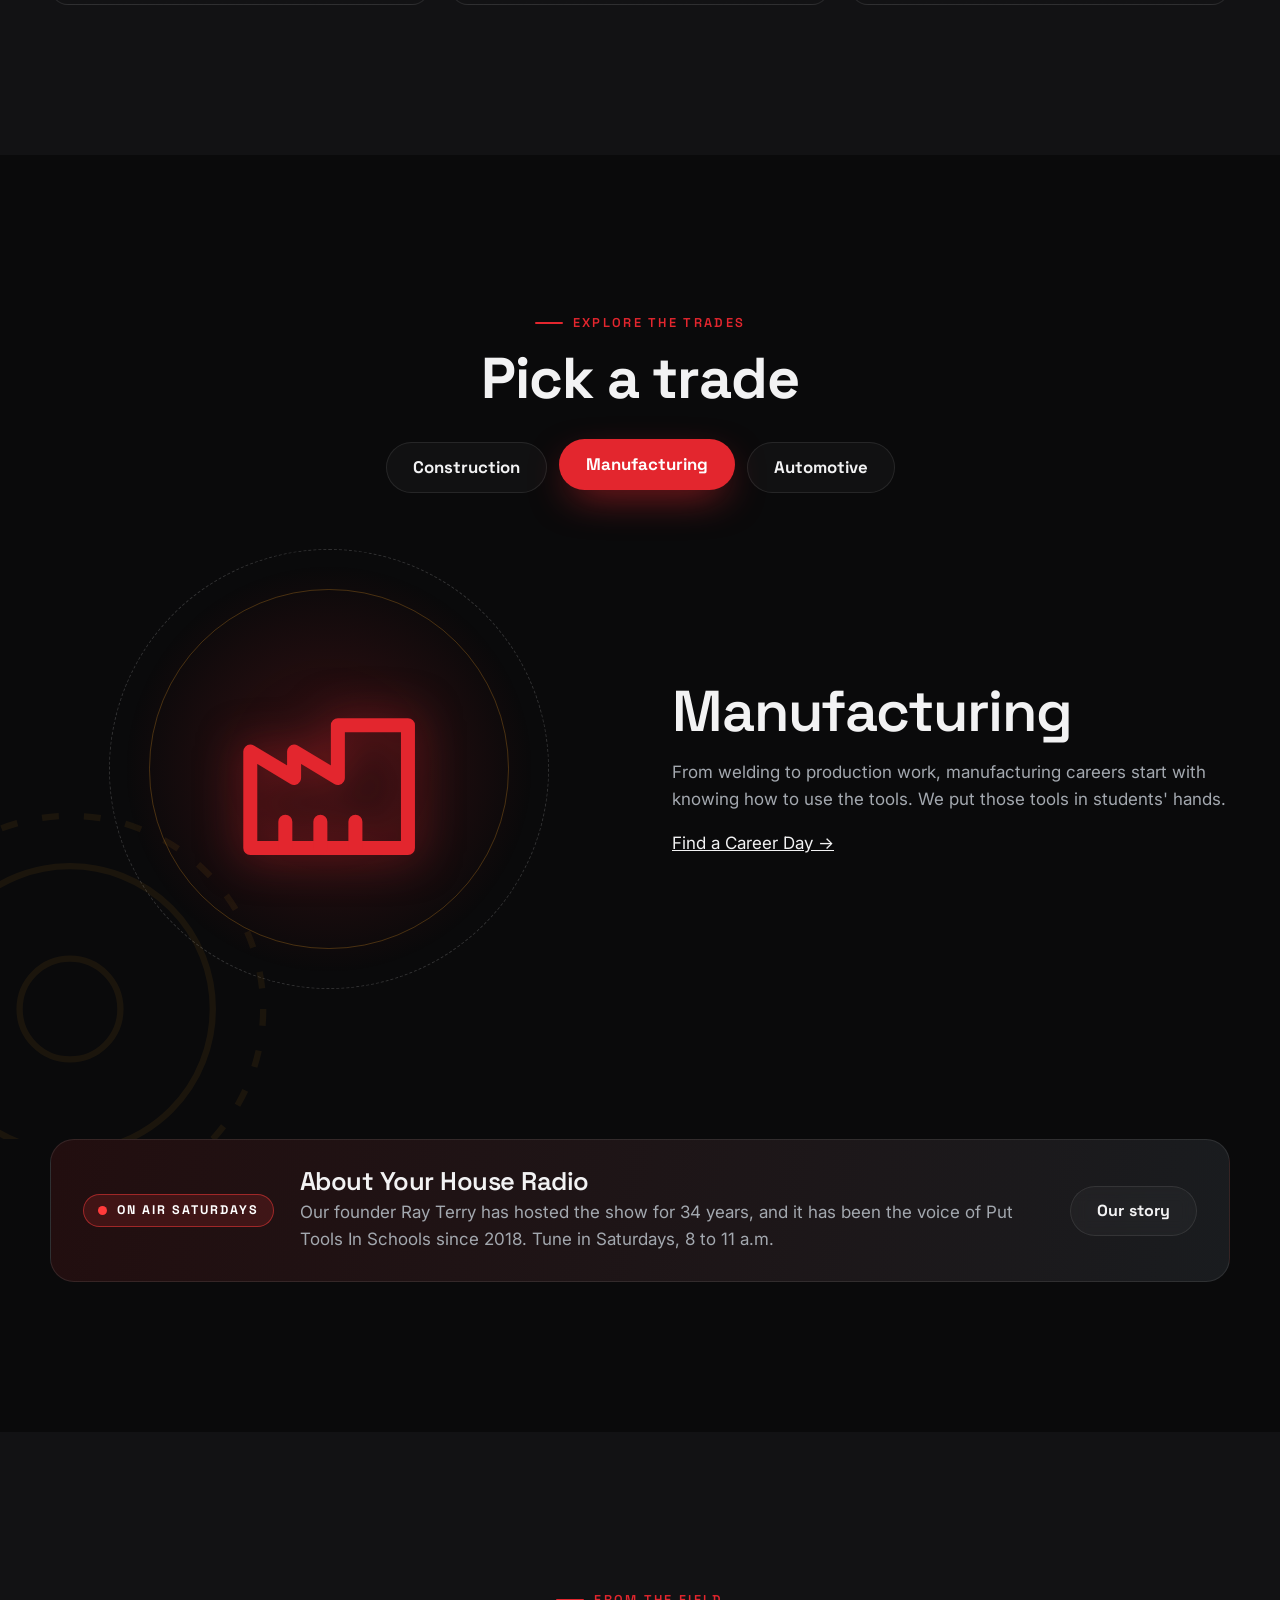
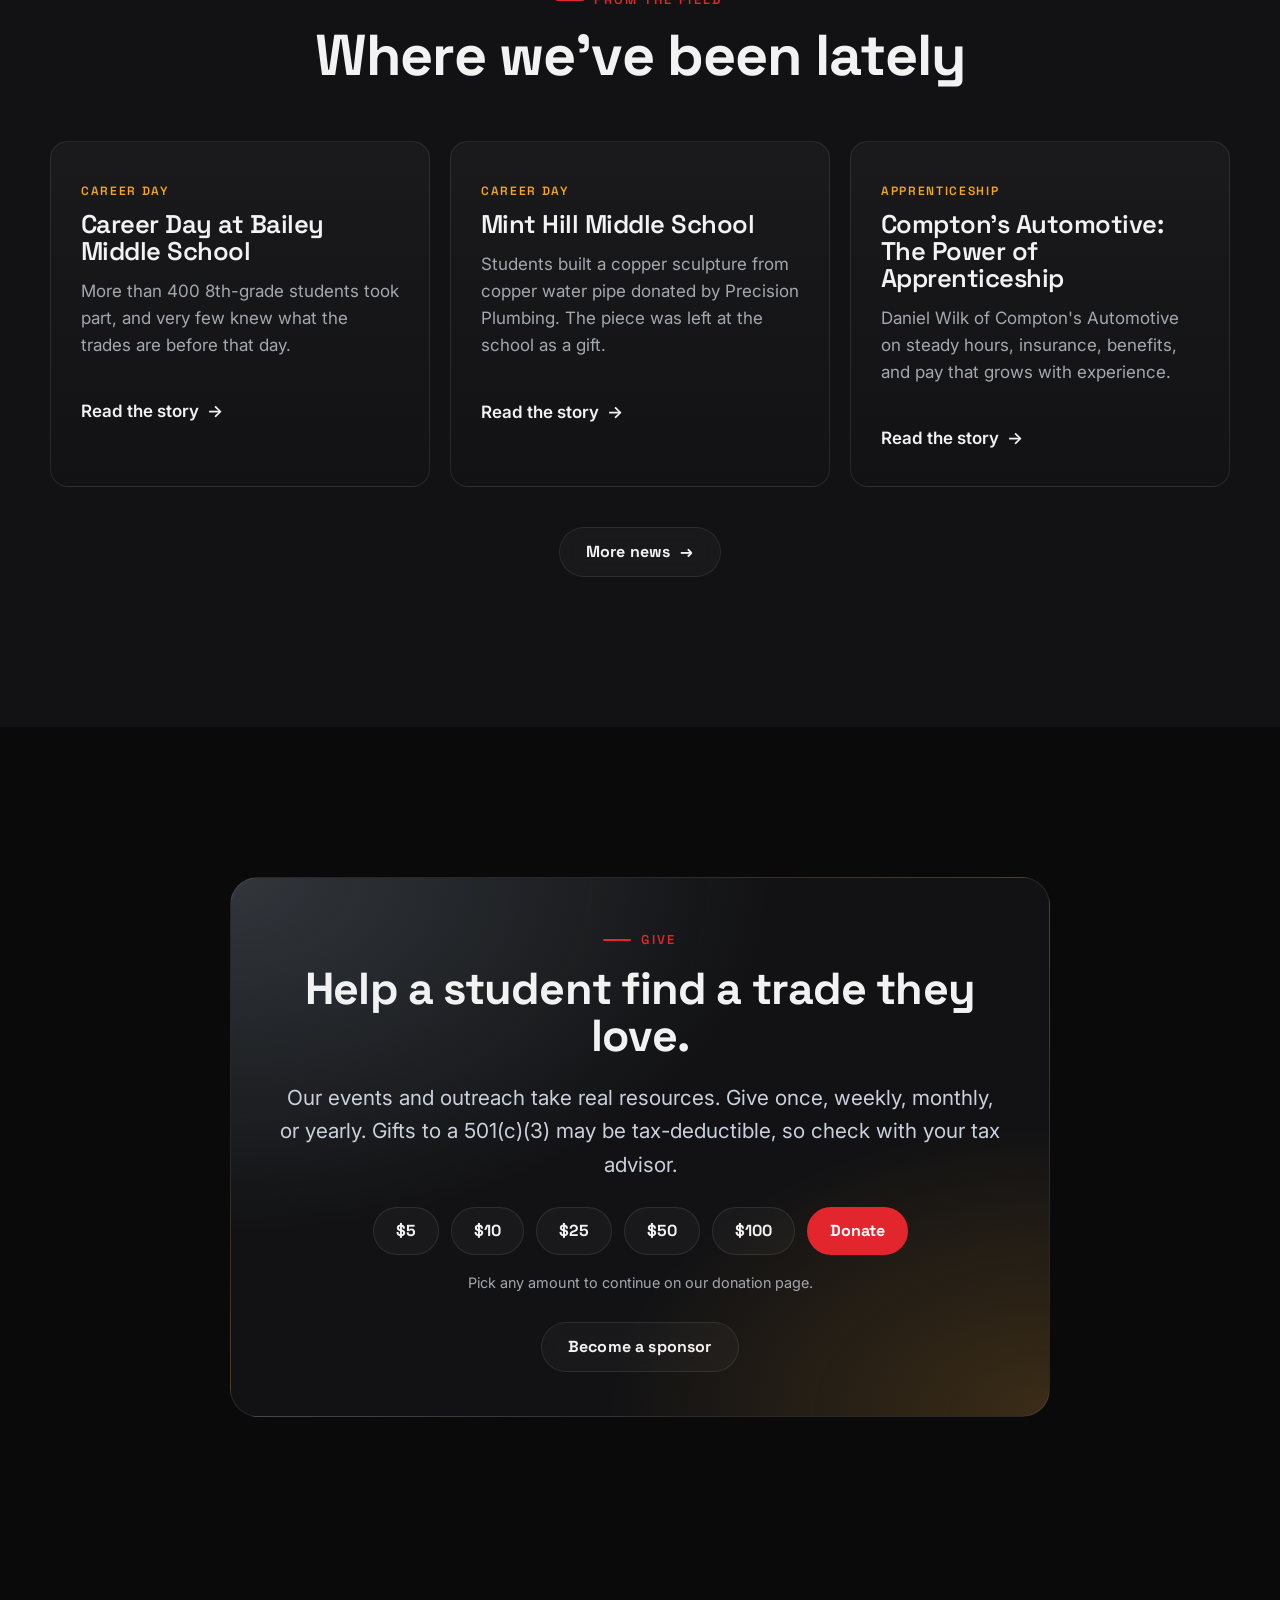
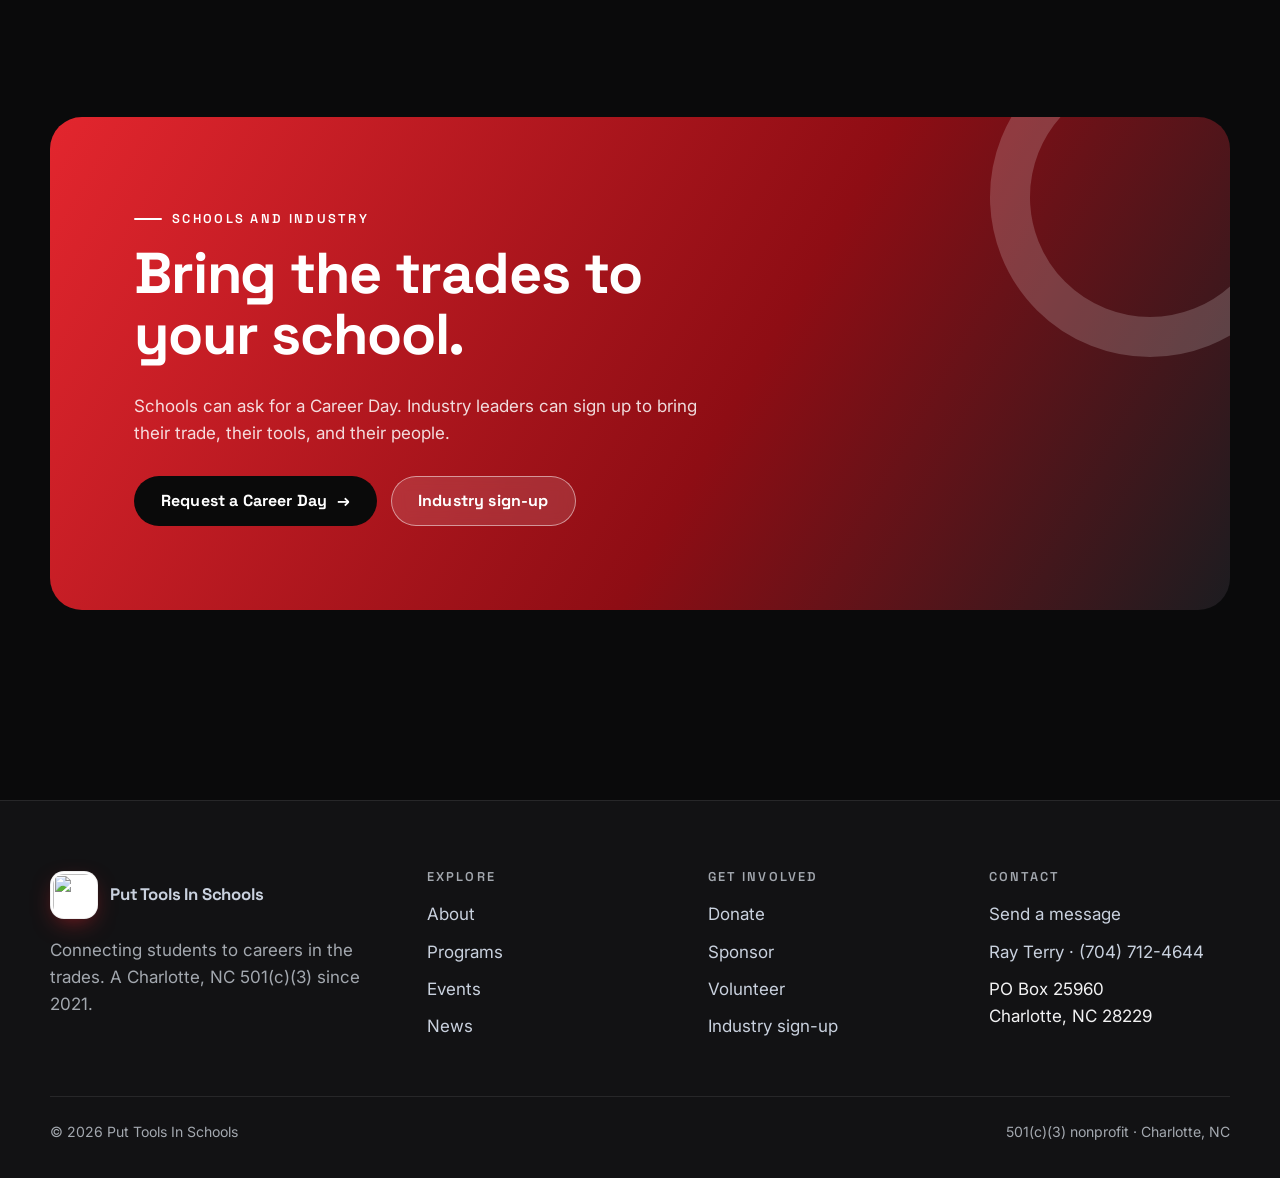
==== commit 0cbf8181: "Add PTIS logo to header, footer, and hero; retheme to logo colors (red, gold, steel)" ====
--- a/index.html
+++ b/index.html
@@ -6,15 +6,15 @@
   <script>document.documentElement.classList.add("js");</script>
   <title>Put Tools In Schools | Connecting students to careers in the trades</title>
   <meta name="description" content="Put Tools In Schools is a Charlotte, NC 501(c)(3) that brings industry professionals and real tools into schools so students can explore careers in construction, manufacturing, and automotive.">
-  <meta name="theme-color" content="#07090d">
-  <link rel="icon" href="data:image/svg+xml,%3Csvg xmlns='http://www.w3.org/2000/svg' viewBox='0 0 32 32'%3E%3Crect width='32' height='32' rx='9' fill='%23ffb020'/%3E%3Cpath d='M17 5 8 18h7l-1 9 9-13h-7z' fill='%2307090d'/%3E%3C/svg%3E">
+  <meta name="theme-color" content="#0a0a0b">
+  <link rel="icon" type="image/png" href="https://static.wixstatic.com/media/5fabbb_0d6992d029d3422f8bc377b1ca70987f~mv2.png">
   <link rel="preconnect" href="https://fonts.googleapis.com">
   <link rel="preconnect" href="https://fonts.gstatic.com" crossorigin>
   <link href="https://fonts.googleapis.com/css2?family=Inter:wght@400;500;600&family=Space+Grotesk:wght@500;600;700&display=swap" rel="stylesheet">
-  <link rel="stylesheet" href="styles.css?v=6">
-  <script src="main.js?v=6" defer></script>
-  <script src="effects.js?v=6" defer></script>
-  <script src="events.js?v=6" defer></script>
+  <link rel="stylesheet" href="styles.css?v=7">
+  <script src="main.js?v=7" defer></script>
+  <script src="effects.js?v=7" defer></script>
+  <script src="events.js?v=7" defer></script>
 </head>
 <body>
   <a class="skip" href="#main">Skip to content</a>
@@ -22,7 +22,7 @@
   <header class="nav">
     <div class="wrap nav-inner">
       <a class="brand" href="index.html" aria-label="Put Tools In Schools home">
-        <span class="brand-mark" aria-hidden="true"><svg viewBox="0 0 24 24" fill="#07090d"><path d="M13 2 4 14h7l-1 8 9-12h-7l1-8z"/></svg></span>
+        <img class="brand-logo" src="https://static.wixstatic.com/media/5fabbb_0d6992d029d3422f8bc377b1ca70987f~mv2.png" alt="" width="54" height="54">
         <span>Put Tools In Schools<small>Charlotte, NC &middot; 501(c)(3)</small></span>
       </a>
       <button class="menu-toggle" type="button" aria-expanded="false" aria-controls="primary-nav" aria-label="Open menu"><span></span></button>
@@ -45,7 +45,7 @@
     <section class="hero">
       <div class="hero-bg" aria-hidden="true"><span class="blob b1"></span><span class="blob b2"></span><span class="blob b3"></span></div>
       <div class="grain" aria-hidden="true"></div>
-      <div class="orbit" aria-hidden="true"><i><span class="dot"></span></i><i></i><i></i></div>
+      <div class="orbit" aria-hidden="true"><i><span class="dot"></span></i><i></i><i></i><div class="hero-emblem"><img src="https://static.wixstatic.com/media/5fabbb_0d6992d029d3422f8bc377b1ca70987f~mv2.png" alt="" width="150" height="150"></div></div>
       <canvas class="sparks" aria-hidden="true"></canvas>
 
       <svg class="float-tool ft-a" viewBox="0 0 24 24" fill="none" stroke="currentColor" stroke-width="1.6" stroke-linecap="round" stroke-linejoin="round" aria-hidden="true"><path d="M14 4l6 6-3 3-6-6z"/><path d="M11 7l-7 7 3 3 7-7"/></svg>
@@ -281,7 +281,7 @@
     <section class="section">
       <div class="wrap">
         <div class="cta-band reveal">
-          <p class="eyebrow" style="color:#0a0a0a">Schools and industry</p>
+          <p class="eyebrow" style="color:#fff">Schools and industry</p>
           <h2 data-letters>Bring the trades to your school.</h2>
           <p>Schools can ask for a Career Day. Industry leaders can sign up to bring their trade, their tools, and their people.</p>
           <div class="btn-row">
@@ -297,7 +297,7 @@
     <div class="wrap">
       <div class="footer-grid">
         <div>
-          <a class="brand" href="index.html"><span class="brand-mark" aria-hidden="true"><svg viewBox="0 0 24 24" fill="#07090d"><path d="M13 2 4 14h7l-1 8 9-12h-7l1-8z"/></svg></span><span>Put Tools In Schools</span></a>
+          <a class="brand" href="index.html"><img class="brand-logo" src="https://static.wixstatic.com/media/5fabbb_0d6992d029d3422f8bc377b1ca70987f~mv2.png" alt="" width="54" height="54"><span>Put Tools In Schools</span></a>
           <p style="margin-top:18px;max-width:34ch">Connecting students to careers in the trades. A Charlotte, NC 501(c)(3) since 2021.</p>
         </div>
         <div>
--- a/styles.css
+++ b/styles.css
@@ -4,14 +4,22 @@
    ========================================================= */
 
 :root {
-  --bg: #07090d;
-  --bg-2: #0d1118;
-  --bg-3: #141a24;
-  --ink: #eef2f7;
-  --muted: #98a2b5;
-  --accent: #ffb020;
-  --accent-2: #3dd9b0;
-  --accent-3: #7c5cff;
+  --bg: #0a0a0b;
+  --bg-2: #121214;
+  --bg-3: #1a1a1d;
+  --ink: #f2f2f3;
+  --muted: #a3a8af;
+  /* Brand colors taken from the Put Tools In Schools logo */
+  --accent: #e3262e;          /* toolbox red */
+  --accent-rgb: 227, 38, 46;
+  --accent-2: #f5a524;        /* tool-handle gold */
+  --accent-2-rgb: 245, 165, 36;
+  --accent-3: #8fa3b3;        /* steel */
+  --accent-3-rgb: 143, 163, 179;
+  --accent-4: #ff5a2a;        /* hot orange, bridges red and gold */
+  --accent-4-rgb: 255, 90, 42;
+  --deep: #8e0d14;            /* deep toolbox red */
+  --on-accent: #ffffff;
   --line: rgba(255, 255, 255, 0.09);
   --radius: 18px;
   --maxw: 1180px;
@@ -59,7 +67,7 @@
 .center .eyebrow { justify-content: center; }
 .center p.lead { margin-inline: auto; }
 .grad-text {
-  background: linear-gradient(100deg, var(--accent) 0%, #ff7a59 45%, var(--accent-2) 100%);
+  background: linear-gradient(100deg, var(--accent) 0%, var(--accent-4) 45%, var(--accent-2) 100%);
   -webkit-background-clip: text; background-clip: text; color: transparent;
 }
 .muted-bg { background: var(--bg-2); }
@@ -67,7 +75,7 @@
 /* ---------- Skip link ---------- */
 .skip {
   position: absolute; left: 12px; top: -48px; z-index: 100;
-  background: var(--accent); color: #000; padding: 10px 14px; border-radius: 10px; font-weight: 700; text-decoration: none;
+  background: var(--accent); color: #fff; padding: 10px 14px; border-radius: 10px; font-weight: 700; text-decoration: none;
 }
 .skip:focus { top: 12px; }
 
@@ -80,8 +88,8 @@
   transition: transform .35s var(--ease), box-shadow .35s var(--ease), background .35s, color .35s, border-color .35s;
   will-change: transform;
 }
-.btn-primary { background: var(--accent); color: #0a0a0a; box-shadow: 0 10px 40px -10px rgba(255, 176, 32, 0.6); }
-.btn-primary:hover { box-shadow: 0 18px 60px -12px rgba(255, 176, 32, 0.85); }
+.btn-primary { background: var(--accent); color: var(--on-accent); box-shadow: 0 10px 40px -10px rgba(var(--accent-rgb), 0.6); }
+.btn-primary:hover { box-shadow: 0 18px 60px -12px rgba(var(--accent-rgb), 0.85); }
 .btn-ghost { border-color: var(--line); color: var(--ink); background: rgba(255, 255, 255, 0.03); backdrop-filter: blur(8px); }
 .btn-ghost:hover { border-color: var(--accent); color: var(--accent); }
 .btn .arrow { transition: transform .35s var(--ease); }
@@ -102,8 +110,8 @@
 .brand { display: flex; align-items: center; gap: 12px; text-decoration: none; font: 700 1.05rem/1.1 var(--display); letter-spacing: -0.01em; }
 .brand-mark {
   width: 38px; height: 38px; border-radius: 12px; display: grid; place-items: center;
-  background: conic-gradient(from 200deg, var(--accent), #ff7a59, var(--accent-2), var(--accent));
-  box-shadow: 0 8px 24px -8px rgba(255, 176, 32, 0.7);
+  background: conic-gradient(from 200deg, var(--accent), var(--accent-4), var(--accent-2), var(--accent));
+  box-shadow: 0 8px 24px -8px rgba(var(--accent-rgb), 0.7);
 }
 .brand-mark svg { width: 20px; height: 20px; }
 .brand small { display: block; font: 500 0.7rem/1 var(--body); color: var(--muted); letter-spacing: 0.12em; text-transform: uppercase; margin-top: 4px; }
@@ -115,7 +123,7 @@
 .nav-links a:hover, .nav-links a[aria-current="page"] { color: #fff; background: rgba(255, 255, 255, 0.07); }
 .nav-links a[aria-current="page"] { box-shadow: inset 0 0 0 1px var(--line); }
 .nav-cta { margin-left: 8px; }
-.nav-links .nav-cta a.btn-primary, .nav-links .nav-cta a.btn-primary:hover { background: var(--accent); color: #0a0a0a; }
+.nav-links .nav-cta a.btn-primary, .nav-links .nav-cta a.btn-primary:hover { background: var(--accent); color: var(--on-accent); }
 .nav-cta .btn { padding: 11px 18px; font-size: 0.92rem; }
 .menu-toggle {
   display: none; width: 46px; height: 46px; border-radius: 14px; border: 1px solid var(--line);
@@ -214,14 +222,14 @@
 }
 .card::before {
   content: ""; position: absolute; inset: 0; opacity: 0; transition: opacity .5s;
-  background: radial-gradient(420px circle at var(--mx, 50%) var(--my, 0%), rgba(255, 176, 32, 0.16), transparent 45%);
+  background: radial-gradient(420px circle at var(--mx, 50%) var(--my, 0%), rgba(var(--accent-rgb), 0.16), transparent 45%);
   pointer-events: none;
 }
-.card:hover { border-color: rgba(255, 176, 32, 0.35); }
+.card:hover { border-color: rgba(var(--accent-rgb), 0.35); }
 .card:hover::before { opacity: 1; }
 .card .icon {
   width: 56px; height: 56px; border-radius: 16px; display: grid; place-items: center; margin-bottom: 22px;
-  background: rgba(255, 176, 32, 0.1); color: var(--accent); border: 1px solid rgba(255, 176, 32, 0.25);
+  background: rgba(var(--accent-rgb), 0.1); color: var(--accent); border: 1px solid rgba(var(--accent-rgb), 0.25);
 }
 .card .icon svg { width: 26px; height: 26px; }
 .card .tag { font: 600 .75rem/1 var(--display); text-transform: uppercase; letter-spacing: .14em; color: var(--accent-2); margin-bottom: 14px; display: inline-block; }
@@ -245,24 +253,24 @@
 .split { display: grid; grid-template-columns: 1.05fr .95fr; gap: clamp(32px, 6vw, 80px); align-items: center; }
 .panel {
   border-radius: 28px; border: 1px solid var(--line); padding: clamp(26px, 4vw, 44px);
-  background: radial-gradient(120% 120% at 0% 0%, rgba(124, 92, 255, .25), transparent 55%), radial-gradient(90% 90% at 100% 100%, rgba(61, 217, 176, .18), transparent 60%), var(--bg-2);
+  background: radial-gradient(120% 120% at 0% 0%, rgba(var(--accent-3-rgb), .25), transparent 55%), radial-gradient(90% 90% at 100% 100%, rgba(var(--accent-2-rgb), .18), transparent 60%), var(--bg-2);
 }
 .checklist { list-style: none; padding: 0; margin: 22px 0 0; display: grid; gap: 14px; }
 .checklist li { display: flex; gap: 14px; align-items: flex-start; color: #c9d1de; }
 .checklist li::before {
   content: ""; flex: 0 0 22px; height: 22px; margin-top: 2px; border-radius: 7px;
-  background: var(--accent-2) url("data:image/svg+xml;utf8,<svg xmlns='http://www.w3.org/2000/svg' viewBox='0 0 24 24' fill='none' stroke='%23062' stroke-width='3' stroke-linecap='round' stroke-linejoin='round'><path d='M5 12l5 5 9-10'/></svg>") center/14px no-repeat;
+  background: var(--accent-2) url("data:image/svg+xml;utf8,<svg xmlns='http://www.w3.org/2000/svg' viewBox='0 0 24 24' fill='none' stroke='%23111' stroke-width='3' stroke-linecap='round' stroke-linejoin='round'><path d='M5 12l5 5 9-10'/></svg>") center/14px no-repeat;
 }
 
 /* ---------- CTA band ---------- */
 .cta-band {
   position: relative; overflow: hidden; border-radius: 32px; padding: clamp(40px, 7vw, 84px);
-  background: linear-gradient(120deg, #ffb020 0%, #ff7a59 48%, #7c5cff 100%); color: #0a0a0a; text-align: left;
-}
-.cta-band h2 { color: #0a0a0a; max-width: 16ch; }
-.cta-band p { color: rgba(10, 10, 10, .78); max-width: 52ch; }
-.cta-band .btn-ghost { border-color: rgba(10, 10, 10, .35); color: #0a0a0a; background: rgba(255, 255, 255, .25); }
-.cta-band .btn-ghost:hover { border-color: #0a0a0a; color: #0a0a0a; }
+  background: linear-gradient(120deg, var(--accent) 0%, var(--deep) 58%, #1c1c20 100%); color: #fff; text-align: left;
+}
+.cta-band h2 { color: #fff; max-width: 16ch; }
+.cta-band p { color: rgba(255, 255, 255, .85); max-width: 52ch; }
+.cta-band .btn-ghost { border-color: rgba(255, 255, 255, .5); color: #fff; background: rgba(255, 255, 255, .12); }
+.cta-band .btn-ghost:hover { border-color: #fff; color: #fff; background: rgba(255, 255, 255, .2); }
 .cta-band .btn-primary { background: #0a0a0a; color: #fff; box-shadow: none; }
 .cta-band::after {
   content: ""; position: absolute; right: -80px; top: -80px; width: 320px; height: 320px; border-radius: 50%;
@@ -300,18 +308,18 @@
 .check.invalid { color: #ffb4a8; }
 .form-status { display: none; padding: 16px 18px; border-radius: 14px; font-weight: 600; }
 .form-status.show { display: block; }
-.form-status.ok { background: rgba(61, 217, 176, .12); color: var(--accent-2); border: 1px solid rgba(61, 217, 176, .35); }
-.form-status.warn { background: rgba(255, 176, 32, .1); color: var(--accent); border: 1px solid rgba(255, 176, 32, .35); }
+.form-status.ok { background: rgba(var(--accent-2-rgb), .12); color: var(--accent-2); border: 1px solid rgba(var(--accent-2-rgb), .35); }
+.form-status.warn { background: rgba(var(--accent-rgb), .1); color: var(--accent); border: 1px solid rgba(var(--accent-rgb), .35); }
 
 /* ---------- Donate tiers ---------- */
 .tiers { display: grid; grid-template-columns: repeat(3, 1fr); gap: 20px; }
 .tier { border-radius: 24px; padding: 34px 30px; border: 1px solid var(--line); background: var(--bg-2); position: relative; }
-.tier.featured { border-color: rgba(255, 176, 32, .55); background: linear-gradient(180deg, rgba(255, 176, 32, .12), var(--bg-2)); transform: translateY(-10px); }
+.tier.featured { border-color: rgba(var(--accent-rgb), .55); background: linear-gradient(180deg, rgba(var(--accent-rgb), .12), var(--bg-2)); transform: translateY(-10px); }
 .tier .price { font: 700 2.6rem/1 var(--display); margin: 14px 0 6px; }
 .tier .price small { font-size: 1rem; color: var(--muted); font-weight: 500; }
 .badge {
   position: absolute; top: -12px; right: 22px; font: 700 .72rem/1 var(--display); text-transform: uppercase; letter-spacing: .12em;
-  background: var(--accent); color: #0a0a0a; padding: 8px 12px; border-radius: 999px;
+  background: var(--accent); color: #fff; padding: 8px 12px; border-radius: 999px;
 }
 
 /* ---------- Timeline / quotes ---------- */
@@ -324,8 +332,8 @@
   display: grid; grid-template-columns: auto 1fr auto; gap: 20px; align-items: center; text-decoration: none;
   padding: 22px 24px; border-radius: 18px; border: 1px solid var(--line); background: var(--bg-2); transition: transform .35s var(--ease), border-color .3s;
 }
-.res:hover { transform: translateX(6px); border-color: rgba(61, 217, 176, .45); }
-.res .kind { font: 700 .72rem/1 var(--display); text-transform: uppercase; letter-spacing: .12em; padding: 9px 11px; border-radius: 10px; background: rgba(61, 217, 176, .12); color: var(--accent-2); }
+.res:hover { transform: translateX(6px); border-color: rgba(var(--accent-2-rgb), .45); }
+.res .kind { font: 700 .72rem/1 var(--display); text-transform: uppercase; letter-spacing: .12em; padding: 9px 11px; border-radius: 10px; background: rgba(var(--accent-2-rgb), .12); color: var(--accent-2); }
 .res h3 { font-size: 1.15rem; margin: 0 0 4px; }
 .res p { margin: 0; font-size: .95rem; }
 .res .go { color: var(--muted); font-size: 1.4rem; }
@@ -355,7 +363,7 @@
 /* ---------- Cursor glow (fine pointers only) ---------- */
 .glow {
   position: fixed; width: 420px; height: 420px; border-radius: 50%; pointer-events: none; z-index: 0; left: 0; top: 0;
-  background: radial-gradient(circle, rgba(255, 176, 32, .10), transparent 60%); transform: translate(-50%, -50%);
+  background: radial-gradient(circle, rgba(var(--accent-rgb), .10), transparent 60%); transform: translate(-50%, -50%);
   transition: opacity .4s; opacity: 0; mix-blend-mode: screen;
 }
 .glow.on { opacity: 1; }
@@ -368,8 +376,8 @@
   transition: border-color .3s, color .3s, transform .3s var(--ease), background .3s;
 }
 .chip:hover { border-color: var(--accent); color: var(--accent); transform: translateY(-2px); }
-.chip.big { background: var(--accent); color: #0a0a0a; border-color: transparent; }
-.chip.big:hover { color: #0a0a0a; background: #ffc553; }
+.chip.big { background: var(--accent); color: var(--on-accent); border-color: transparent; }
+.chip.big:hover { color: var(--on-accent); background: #ff3d45; }
 .chip-note { margin-top: 16px; font-size: .9rem; color: var(--muted); text-align: center; }
 
 /* ---------- Honeypot (hidden from people, visible to bots) ---------- */
@@ -378,8 +386,8 @@
 /* ---------- Hero orbit ---------- */
 .orbit { position: absolute; right: -6vw; top: 50%; width: min(620px, 62vw); aspect-ratio: 1; transform: translateY(-50%); pointer-events: none; z-index: -1; }
 .orbit i { position: absolute; inset: 0; border-radius: 50%; border: 1px dashed rgba(255, 255, 255, 0.14); animation: spin 40s linear infinite; }
-.orbit i:nth-child(2) { inset: 12%; border-color: rgba(255, 176, 32, 0.35); animation-duration: 28s; animation-direction: reverse; }
-.orbit i:nth-child(3) { inset: 26%; border-style: solid; border-color: rgba(61, 217, 176, 0.28); animation-duration: 18s; }
+.orbit i:nth-child(2) { inset: 12%; border-color: rgba(var(--accent-rgb), 0.35); animation-duration: 28s; animation-direction: reverse; }
+.orbit i:nth-child(3) { inset: 26%; border-style: solid; border-color: rgba(var(--accent-2-rgb), 0.28); animation-duration: 18s; }
 .orbit .dot { position: absolute; width: 14px; height: 14px; border-radius: 50%; background: var(--accent); box-shadow: 0 0 34px var(--accent); top: -7px; left: calc(50% - 7px); }
 @keyframes spin { to { transform: rotate(360deg); } }
 @media (max-width: 860px) { .orbit { opacity: 0.22; right: -40vw; } }
@@ -437,11 +445,11 @@
 
 .float-tool {
   position: absolute; width: clamp(44px, 5.5vw, 84px); height: auto; color: var(--accent); opacity: 0.85;
-  filter: drop-shadow(0 0 18px rgba(255, 176, 32, 0.4)); pointer-events: none; z-index: 0;
+  filter: drop-shadow(0 0 18px rgba(var(--accent-rgb), 0.4)); pointer-events: none; z-index: 0;
   animation: bob 7s var(--ease) infinite alternate;
 }
-.float-tool.ft-b { color: var(--accent-2); filter: drop-shadow(0 0 18px rgba(61, 217, 176, 0.4)); animation-duration: 9s; }
-.float-tool.ft-c { color: #ff7a59; filter: drop-shadow(0 0 18px rgba(255, 122, 89, 0.4)); animation-duration: 11s; }
+.float-tool.ft-b { color: var(--accent-2); filter: drop-shadow(0 0 18px rgba(var(--accent-2-rgb), 0.4)); animation-duration: 9s; }
+.float-tool.ft-c { color: var(--accent-4); filter: drop-shadow(0 0 18px rgba(var(--accent-4-rgb), 0.4)); animation-duration: 11s; }
 .ft-a { top: 18%; right: 7%; }
 .ft-b { top: 64%; right: 20%; }
 .ft-c { top: 30%; left: 3%; }
@@ -469,8 +477,8 @@
 }
 .trade-tab:hover { border-color: var(--accent); }
 .trade-tab[aria-selected="true"] {
-  background: var(--accent); color: #0a0a0a; border-color: transparent; transform: translateY(-3px);
-  box-shadow: 0 14px 40px -12px rgba(255, 176, 32, 0.75);
+  background: var(--accent); color: var(--on-accent); border-color: transparent; transform: translateY(-3px);
+  box-shadow: 0 14px 40px -12px rgba(var(--accent-rgb), 0.75);
 }
 .trade-stage { margin-top: 44px; }
 .trade-panel { display: grid; grid-template-columns: 1fr 1fr; gap: clamp(28px, 5vw, 64px); align-items: center; }
@@ -479,16 +487,16 @@
 @keyframes swapIn { from { opacity: 0; transform: translateY(18px) scale(0.98); } to { opacity: 1; transform: none; } }
 .trade-art {
   position: relative; width: 100%; max-width: 440px; aspect-ratio: 1; margin-inline: auto; border-radius: 50%;
-  display: grid; place-items: center; background: radial-gradient(circle, rgba(255, 176, 32, 0.2), transparent 66%);
+  display: grid; place-items: center; background: radial-gradient(circle, rgba(var(--accent-rgb), 0.2), transparent 66%);
   border: 1px dashed rgba(255, 255, 255, 0.16);
 }
 .trade-art::before {
-  content: ""; position: absolute; inset: 9%; border-radius: 50%; border: 1px solid rgba(61, 217, 176, 0.25);
+  content: ""; position: absolute; inset: 9%; border-radius: 50%; border: 1px solid rgba(var(--accent-2-rgb), 0.25);
   animation: spin 30s linear infinite;
 }
 .trade-art svg {
   width: 48%; height: auto; color: var(--accent); fill: none; stroke: currentColor; stroke-width: 1.6;
-  stroke-linecap: round; stroke-linejoin: round; filter: drop-shadow(0 0 22px rgba(255, 176, 32, 0.5));
+  stroke-linecap: round; stroke-linejoin: round; filter: drop-shadow(0 0 22px rgba(var(--accent-rgb), 0.5));
 }
 .trade-panel svg * { stroke-dasharray: 1; stroke-dashoffset: 1; animation: draw 1.6s var(--ease) forwards; }
 @keyframes draw { to { stroke-dashoffset: 0; } }
@@ -508,23 +516,39 @@
 
 .cursor-ring {
   position: fixed; left: 0; top: 0; width: 38px; height: 38px; margin: -19px 0 0 -19px; border-radius: 50%;
-  border: 1.5px solid rgba(255, 176, 32, 0.75); pointer-events: none; z-index: 200; opacity: 0;
+  border: 1.5px solid rgba(var(--accent-rgb), 0.75); pointer-events: none; z-index: 200; opacity: 0;
   transition: width 0.3s var(--ease), height 0.3s var(--ease), margin 0.3s var(--ease), background 0.3s, opacity 0.3s;
 }
-.cursor-ring.hover { width: 64px; height: 64px; margin: -32px 0 0 -32px; background: rgba(255, 176, 32, 0.12); border-color: rgba(255, 176, 32, 0.45); }
+.cursor-ring.hover { width: 64px; height: 64px; margin: -32px 0 0 -32px; background: rgba(var(--accent-rgb), 0.12); border-color: rgba(var(--accent-rgb), 0.45); }
 @media (pointer: coarse) { .cursor-ring { display: none; } }
+
+/* ---------- Logo ---------- */
+.brand-logo {
+  width: 54px; height: 54px; flex: 0 0 auto; border-radius: 14px; background: #fff; padding: 3px; object-fit: contain;
+  box-shadow: 0 8px 26px -10px rgba(var(--accent-rgb), 0.85), inset 0 0 0 1px rgba(0, 0, 0, 0.06);
+}
+.footer .brand-logo { width: 48px; height: 48px; }
+.hero-emblem {
+  position: absolute; top: 50%; left: 50%; width: clamp(120px, 12vw, 160px); aspect-ratio: 1; border-radius: 50%;
+  background: #fff; display: grid; place-items: center; transform: translate(-50%, -50%);
+  box-shadow: 0 0 0 10px rgba(255, 255, 255, 0.06), 0 0 0 1px rgba(255, 255, 255, 0.2), 0 0 90px rgba(var(--accent-rgb), 0.6);
+  animation: emblem 6s var(--ease) infinite alternate;
+}
+.hero-emblem img { width: 76%; height: auto; }
+@keyframes emblem { from { transform: translate(-50%, -50%) rotate(-4deg); } to { transform: translate(-50%, -54%) rotate(4deg); } }
+@media (max-width: 860px) { .hero-emblem { display: none; } }
 
 /* ---------- Countdown ---------- */
 .countdown {
   position: relative; overflow: hidden; border-radius: 28px; padding: clamp(28px, 5vw, 52px);
-  border: 1px solid rgba(255, 176, 32, 0.35);
-  background: radial-gradient(120% 140% at 0% 0%, rgba(255, 176, 32, 0.18), transparent 55%), radial-gradient(100% 120% at 100% 100%, rgba(124, 92, 255, 0.22), transparent 60%), var(--bg-2);
+  border: 1px solid rgba(var(--accent-rgb), 0.35);
+  background: radial-gradient(120% 140% at 0% 0%, rgba(var(--accent-rgb), 0.18), transparent 55%), radial-gradient(100% 120% at 100% 100%, rgba(var(--accent-3-rgb), 0.22), transparent 60%), var(--bg-2);
   display: grid; grid-template-columns: 1.1fr 1fr; gap: clamp(20px, 4vw, 48px); align-items: center;
 }
 .countdown[hidden] { display: none; }
 .countdown .label { display: inline-flex; align-items: center; gap: 10px; font: 700 0.78rem/1 var(--display); text-transform: uppercase; letter-spacing: 0.18em; color: var(--accent); }
 .countdown .label::before { content: ""; width: 10px; height: 10px; border-radius: 50%; background: var(--accent); animation: ping 1.8s infinite; }
-@keyframes ping { 0% { box-shadow: 0 0 0 0 rgba(255, 176, 32, 0.7); } 80%, 100% { box-shadow: 0 0 0 14px rgba(255, 176, 32, 0); } }
+@keyframes ping { 0% { box-shadow: 0 0 0 0 rgba(var(--accent-rgb), 0.7); } 80%, 100% { box-shadow: 0 0 0 14px rgba(var(--accent-rgb), 0); } }
 .countdown h3 { font-size: clamp(1.5rem, 3vw, 2.3rem); margin: 14px 0 8px; }
 .countdown .when { color: #c9d1de; margin: 0 0 4px; }
 .countdown .where { color: var(--muted); margin: 0; font-size: 0.95rem; }
@@ -544,8 +568,8 @@
   display: grid; grid-template-columns: 92px 1fr auto; gap: 22px; align-items: center; padding: 20px 22px;
   border-radius: 20px; border: 1px solid var(--line); background: var(--bg-2); transition: transform 0.35s var(--ease), border-color 0.3s;
 }
-.event-row:hover { transform: translateX(6px); border-color: rgba(255, 176, 32, 0.45); }
-.date-tile { text-align: center; border-radius: 16px; padding: 12px 6px; background: linear-gradient(160deg, rgba(255, 176, 32, 0.22), rgba(124, 92, 255, 0.18)); border: 1px solid rgba(255, 176, 32, 0.3); }
+.event-row:hover { transform: translateX(6px); border-color: rgba(var(--accent-rgb), 0.45); }
+.date-tile { text-align: center; border-radius: 16px; padding: 12px 6px; background: linear-gradient(160deg, rgba(var(--accent-rgb), 0.22), rgba(var(--accent-3-rgb), 0.18)); border: 1px solid rgba(var(--accent-rgb), 0.3); }
 .date-tile .m { display: block; font: 700 0.75rem/1 var(--display); text-transform: uppercase; letter-spacing: 0.16em; color: var(--accent); }
 .date-tile .d { display: block; font: 700 2.2rem/1.05 var(--display); margin-top: 4px; color: var(--ink); }
 .date-tile .w { display: block; font-size: 0.72rem; color: var(--muted); text-transform: uppercase; letter-spacing: 0.12em; }
@@ -566,12 +590,12 @@
 .timeline::before { content: ""; position: absolute; left: 14px; top: 6px; bottom: 6px; width: 2px; background: var(--line); border-radius: 2px; }
 .timeline::after {
   content: ""; position: absolute; left: 14px; top: 6px; width: 2px; height: calc((100% - 12px) * var(--p, 1));
-  background: linear-gradient(180deg, var(--accent), #ff7a59, var(--accent-2)); border-radius: 2px; box-shadow: 0 0 18px rgba(255, 176, 32, 0.6);
+  background: linear-gradient(180deg, var(--accent), var(--accent-4), var(--accent-2)); border-radius: 2px; box-shadow: 0 0 18px rgba(var(--accent-rgb), 0.6);
 }
 .timeline li { position: relative; padding: 24px 26px; border-radius: 20px; border: 1px solid var(--line); background: var(--bg-2); }
 .timeline li::before {
   content: ""; position: absolute; left: -39px; top: 30px; width: 14px; height: 14px; border-radius: 50%;
-  background: var(--bg); border: 3px solid var(--accent); box-shadow: 0 0 0 6px rgba(255, 176, 32, 0.12);
+  background: var(--bg); border: 3px solid var(--accent); box-shadow: 0 0 0 6px rgba(var(--accent-rgb), 0.12);
 }
 .timeline .yr { font: 700 clamp(1.6rem, 3.4vw, 2.4rem)/1 var(--display); letter-spacing: -0.02em; }
 .timeline h3 { margin: 10px 0 6px; font-size: 1.2rem; }
@@ -580,10 +604,10 @@
 /* ---------- Board ---------- */
 .board { display: grid; grid-template-columns: repeat(5, 1fr); gap: 16px; margin-top: 50px; }
 .member { padding: 24px 18px; border-radius: 20px; border: 1px solid var(--line); background: var(--bg-2); text-align: center; transition: transform 0.35s var(--ease), border-color 0.3s; }
-.member:hover { transform: translateY(-6px); border-color: rgba(255, 176, 32, 0.4); }
+.member:hover { transform: translateY(-6px); border-color: rgba(var(--accent-rgb), 0.4); }
 .avatar {
   width: 64px; height: 64px; margin: 0 auto 14px; border-radius: 50%; display: grid; place-items: center;
-  font: 700 1.2rem/1 var(--display); color: #0a0a0a; background: conic-gradient(from 200deg, var(--accent), #ff7a59, var(--accent-2), var(--accent));
+  font: 700 1.2rem/1 var(--display); color: #fff; text-shadow: 0 1px 6px rgba(0, 0, 0, .45); background: conic-gradient(from 200deg, var(--accent), var(--accent-4), var(--accent-2), var(--accent));
 }
 .member h3 { font-size: 1.02rem; margin: 0 0 6px; }
 .member .role { display: block; font: 600 0.75rem/1.2 var(--display); text-transform: uppercase; letter-spacing: 0.12em; color: var(--accent-2); }
@@ -601,13 +625,13 @@
 @keyframes blink { 50% { opacity: 0.25; } }
 .radio-band {
   display: grid; grid-template-columns: auto 1fr auto; gap: 26px; align-items: center; padding: 28px 32px; border-radius: 24px;
-  border: 1px solid var(--line); background: linear-gradient(100deg, rgba(255, 59, 59, 0.1), rgba(124, 92, 255, 0.12));
+  border: 1px solid var(--line); background: linear-gradient(100deg, rgba(255, 59, 59, 0.1), rgba(var(--accent-3-rgb), 0.12));
 }
 .radio-band h3 { margin: 0 0 4px; }
 .radio-band p { margin: 0; }
 @media (max-width: 760px) { .radio-band { grid-template-columns: 1fr; } }
 .tag-cloud { display: flex; flex-wrap: wrap; gap: 10px; margin-top: 18px; }
-.tag-cloud span { padding: 10px 16px; border-radius: 999px; border: 1px solid rgba(61, 217, 176, 0.35); background: rgba(61, 217, 176, 0.08); color: var(--accent-2); font: 600 0.92rem/1 var(--display); }
+.tag-cloud span { padding: 10px 16px; border-radius: 999px; border: 1px solid rgba(var(--accent-2-rgb), 0.35); background: rgba(var(--accent-2-rgb), 0.08); color: var(--accent-2); font: 600 0.92rem/1 var(--display); }
 
 /* ---------- Reduced motion ---------- */
 @media (prefers-reduced-motion: reduce) {
